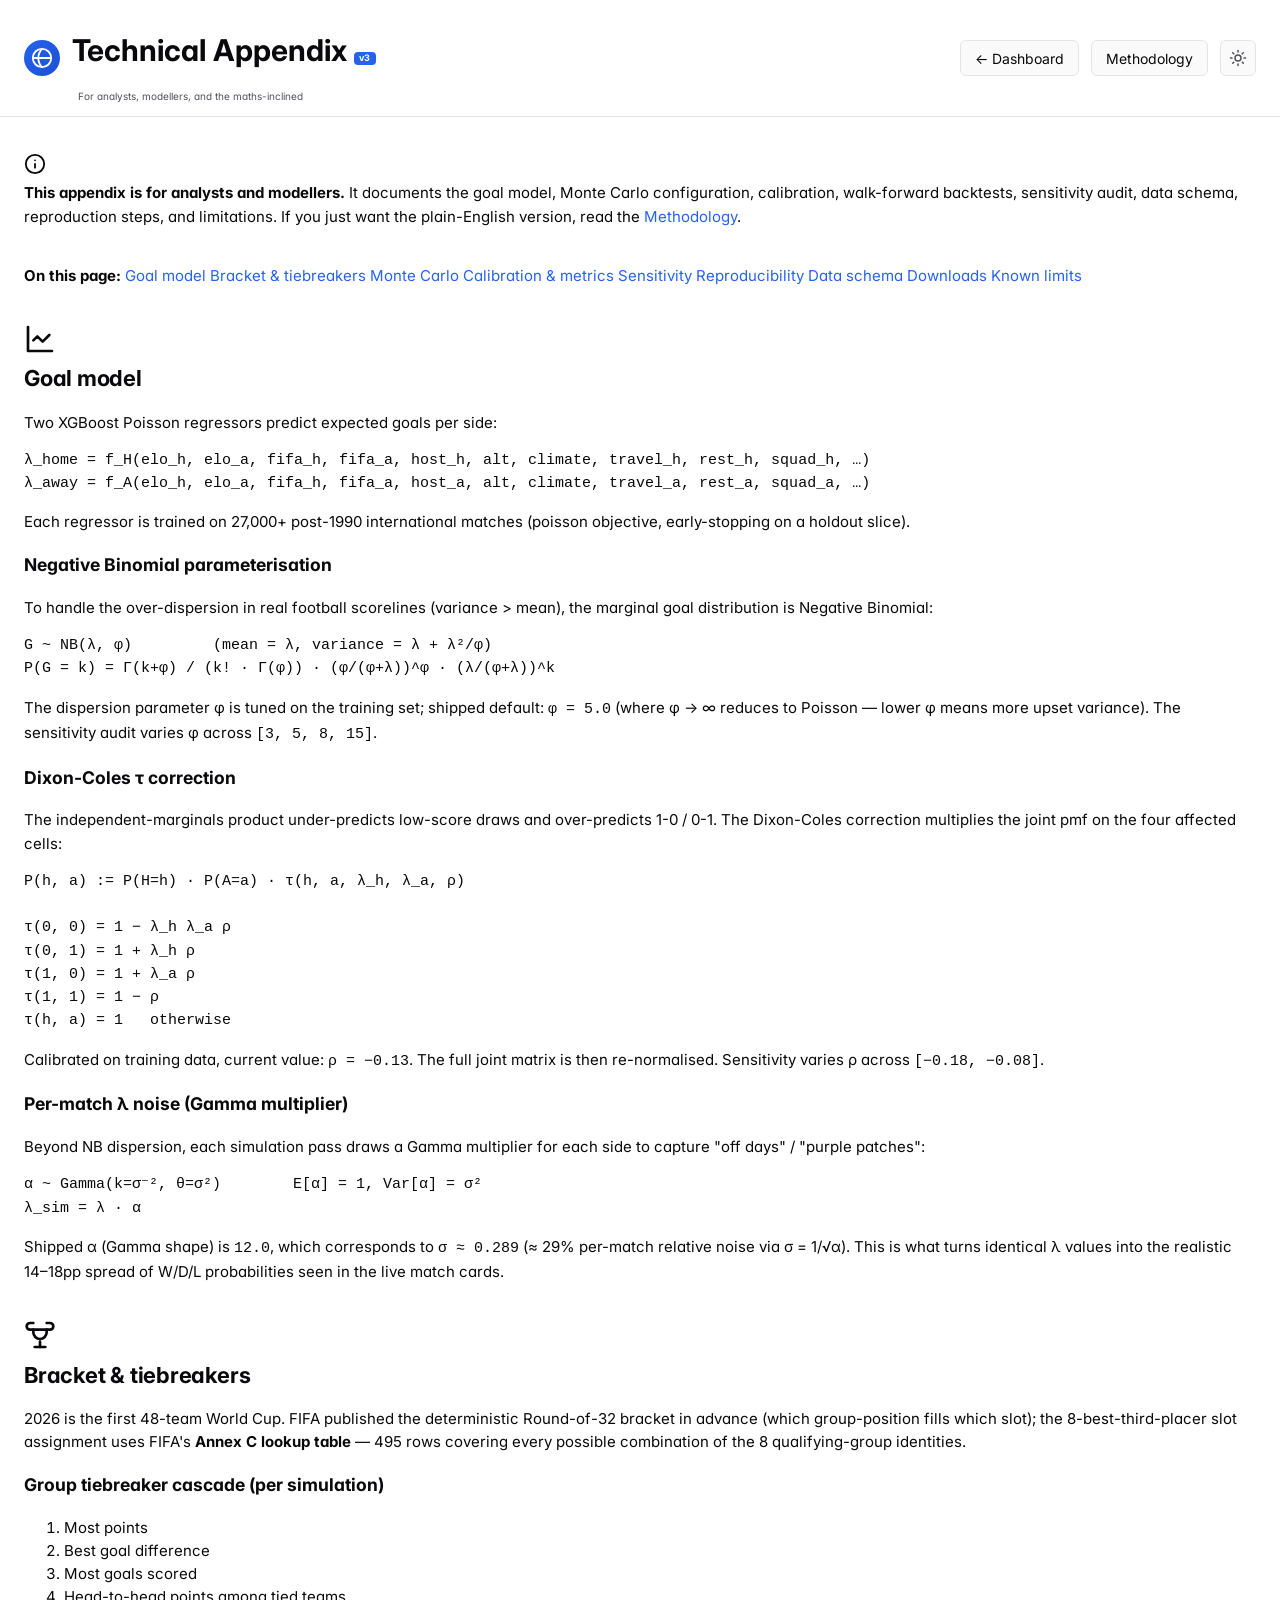
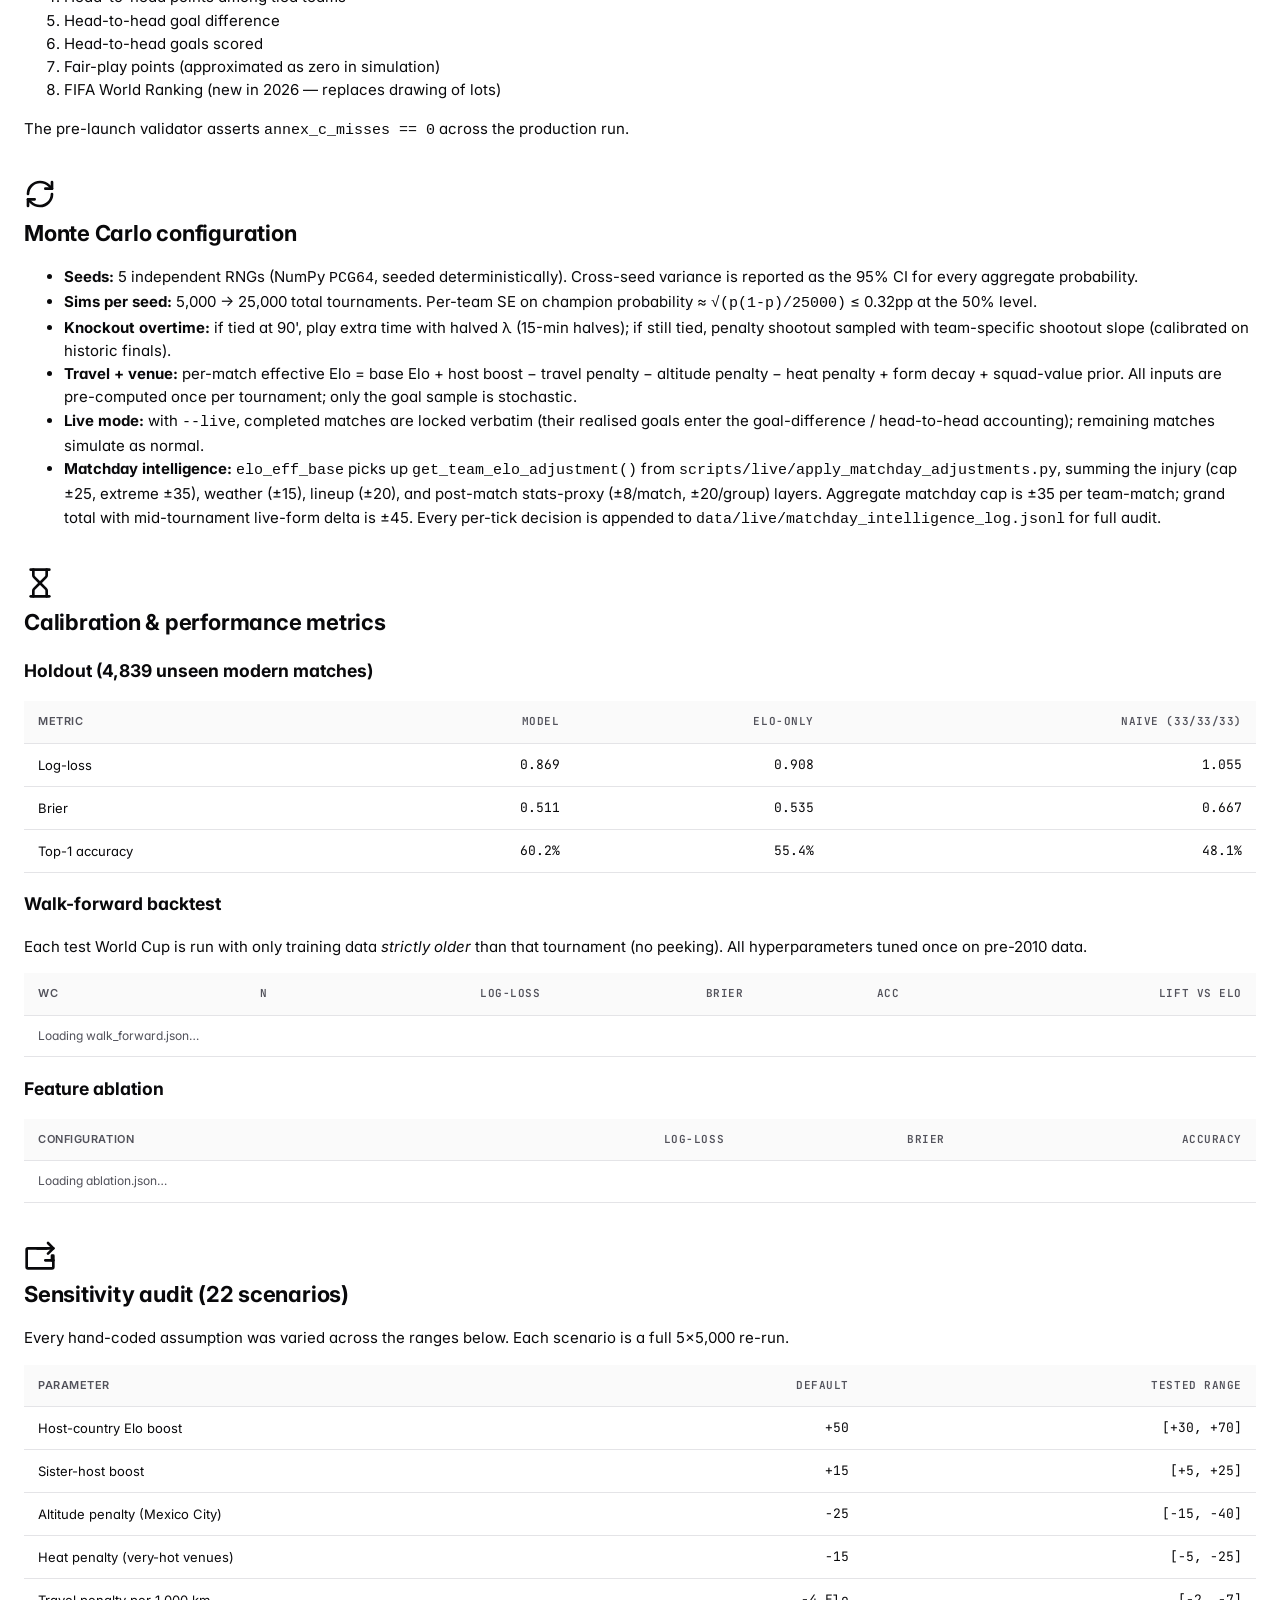
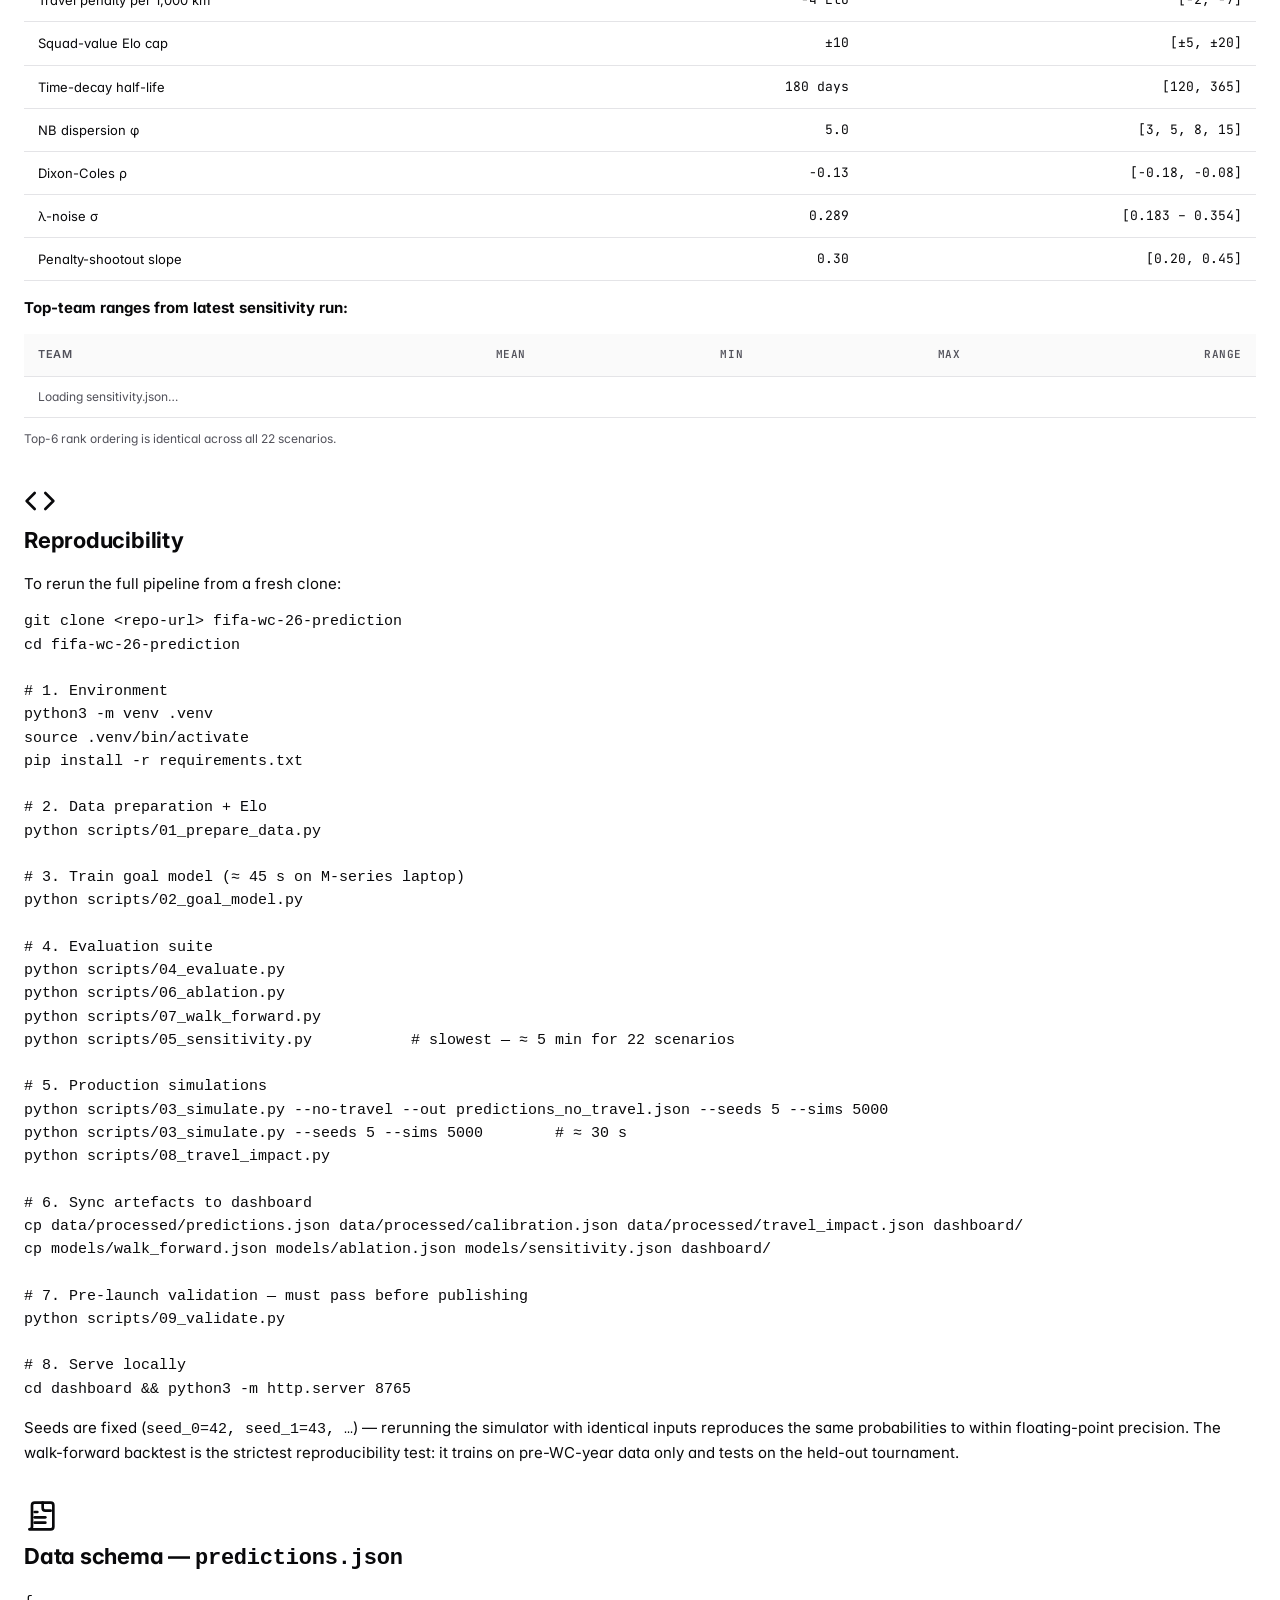
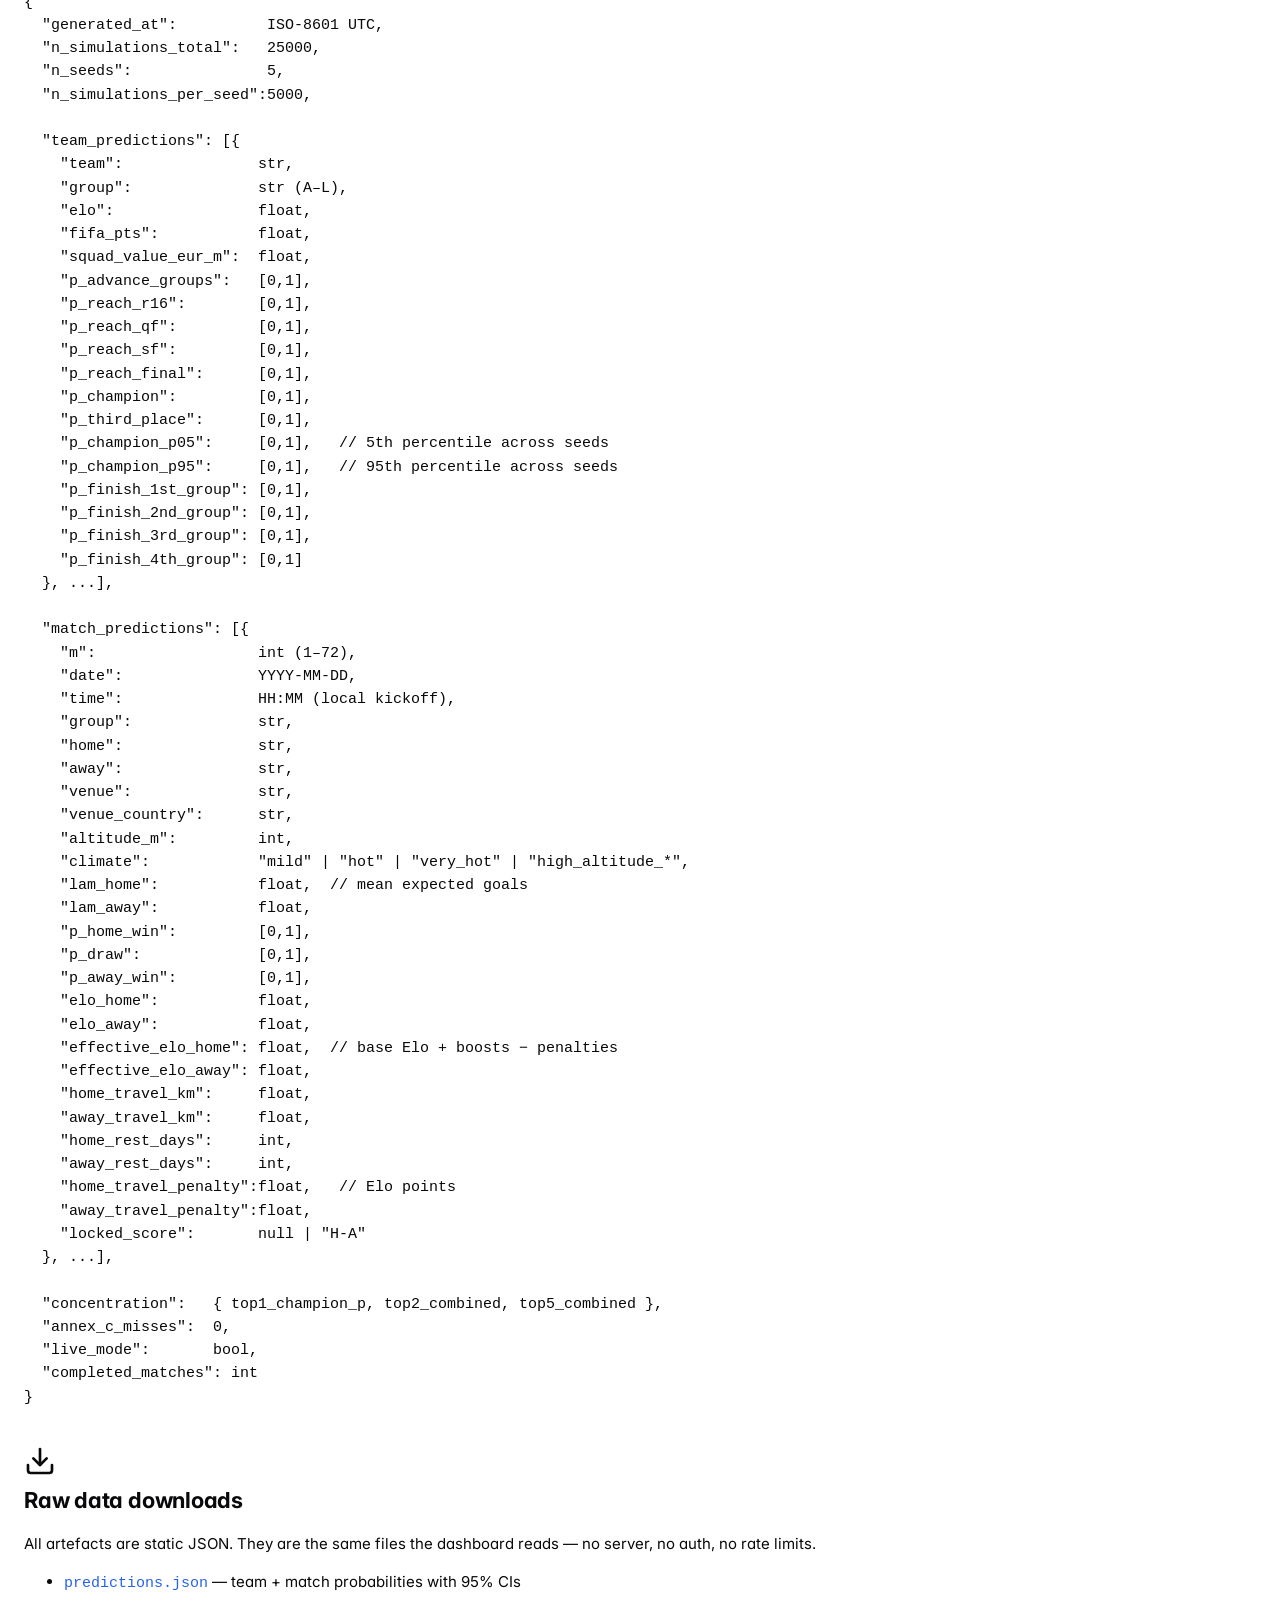
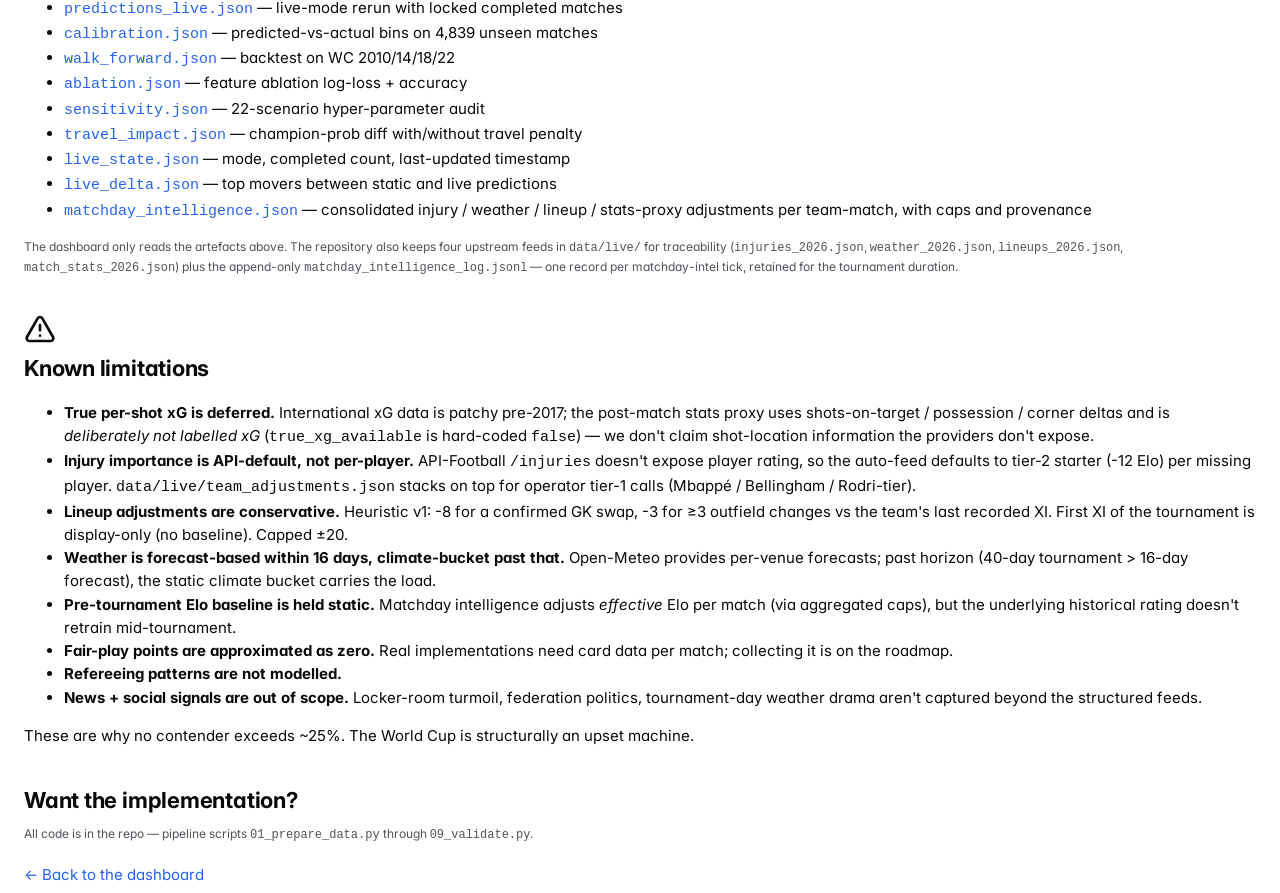
==== dashboard/appendix.html @ f7c9b3cd "fix(launch): round-4 audit — og:image PNG+absolute, All 104 label, appendix table-wrap, live_state c" ====
<!DOCTYPE html>
<html lang="en" data-theme="dark">
<head>
  <meta charset="UTF-8" />
  <meta name="viewport" content="width=device-width, initial-scale=1.0" />
  <title>Technical Appendix — World Cup 2026 Simulator</title>
  <meta name="description" content="Full mathematical specification of the FIFA World Cup 2026 prediction model: Negative Binomial goal model, Dixon-Coles correction, Annex C lookup, Monte Carlo configuration, calibration, walk-forward, ablation, sensitivity." />
  <meta property="og:title" content="World Cup 2026 — Technical Appendix" />
  <meta property="og:description" content="Negative Binomial goal model, Dixon-Coles correction, Annex C lookup, walk-forward, ablation, sensitivity." />
  <meta property="og:type" content="article" />
  <meta property="og:url" content="https://wc26-matchday-intelligence.vercel.app/appendix.html" />
  <meta property="og:image" content="https://wc26-matchday-intelligence.vercel.app/og-image.png" />
  <meta property="og:image:type" content="image/png" />
  <meta property="og:image:width" content="1200" />
  <meta property="og:image:height" content="630" />
  <meta property="og:image:alt" content="World Cup 2026 Simulator — technical appendix" />
  <meta name="twitter:card" content="summary_large_image" />
  <meta name="twitter:title" content="World Cup 2026 — Technical Appendix" />
  <meta name="twitter:description" content="Math + calibration + ablation behind the simulator." />
  <meta name="twitter:image" content="https://wc26-matchday-intelligence.vercel.app/og-image.png" />
  <link rel="icon" href="data:image/svg+xml,%3Csvg xmlns='http://www.w3.org/2000/svg' viewBox='0 0 24 24' fill='none' stroke='%233B82F6' stroke-width='1.8' stroke-linejoin='round'%3E%3Ccircle cx='12' cy='12' r='10'/%3E%3Cpolygon points='12,7 16,9.5 16,14.5 12,17 8,14.5 8,9.5'/%3E%3Cline x1='12' y1='7' x2='12' y2='2'/%3E%3Cline x1='16' y1='9.5' x2='20' y2='8'/%3E%3Cline x1='16' y1='14.5' x2='20' y2='16'/%3E%3Cline x1='12' y1='17' x2='12' y2='22'/%3E%3Cline x1='8' y1='14.5' x2='4' y2='16'/%3E%3Cline x1='8' y1='9.5' x2='4' y2='8'/%3E%3C/svg%3E" />
  <link rel="stylesheet" href="styles.css" />
  <link rel="stylesheet" href="methodology.css" />
  <link rel="stylesheet" href="appendix.css" />
  <script>
    (function() {
      const stored = localStorage.getItem('wc26-theme');
      const sys = window.matchMedia('(prefers-color-scheme: light)').matches ? 'light' : 'dark';
      document.documentElement.dataset.theme = stored || sys;
    })();
  </script>
</head>
<body>
  <header class="site-header">
    <div class="container">
      <div class="brand">
        <div class="brand-icon" aria-hidden="true">
          <svg viewBox="0 0 24 24" fill="none" stroke="currentColor" stroke-width="2" stroke-linecap="round" stroke-linejoin="round"><circle cx="12" cy="12" r="10"/><path d="M2 12h20"/><path d="M12 2a14.5 14.5 0 0 0 0 20"/></svg>
        </div>
        <div class="brand-text">
          <h1>Technical Appendix <span class="ver-pill">v3</span></h1>
          <span class="tag">For analysts, modellers, and the maths-inclined</span>
        </div>
      </div>
      <div class="top-controls">
        <a href="index.html"><button>← Dashboard</button></a>
        <a href="methodology.html"><button>Methodology</button></a>
        <button class="theme-toggle" id="theme-toggle" aria-label="Toggle theme">
          <svg class="sun-icon" viewBox="0 0 24 24" fill="none" stroke="currentColor" stroke-width="2" stroke-linecap="round" stroke-linejoin="round"><circle cx="12" cy="12" r="4"/><path d="M12 2v2"/><path d="M12 20v2"/><path d="m4.93 4.93 1.41 1.41"/><path d="m17.66 17.66 1.41 1.41"/><path d="M2 12h2"/><path d="M20 12h2"/><path d="m6.34 17.66-1.41 1.41"/><path d="m19.07 4.93-1.41 1.41"/></svg>
          <svg class="moon-icon" viewBox="0 0 24 24" fill="none" stroke="currentColor" stroke-width="2" stroke-linecap="round" stroke-linejoin="round"><path d="M21 12.79A9 9 0 1 1 11.21 3 7 7 0 0 0 21 12.79z"/></svg>
        </button>
      </div>
    </div>
  </header>

  <main class="container method-main appendix-main">

    <section class="appendix-intro">
      <svg width="22" height="22" viewBox="0 0 24 24" fill="none" stroke="currentColor" stroke-width="2" stroke-linecap="round" stroke-linejoin="round" aria-hidden="true"><circle cx="12" cy="12" r="10"/><path d="M12 16v-4"/><path d="M12 8h.01"/></svg>
      <div>
        <strong>This appendix is for analysts and modellers.</strong>
        It documents the goal model, Monte Carlo configuration, calibration, walk-forward backtests,
        sensitivity audit, data schema, reproduction steps, and limitations.
        If you just want the plain-English version, read the <a href="methodology.html">Methodology</a>.
      </div>
    </section>

    <nav class="appendix-toc" aria-label="Appendix sections">
      <strong>On this page:</strong>
      <a href="#goal-model">Goal model</a>
      <a href="#bracket">Bracket &amp; tiebreakers</a>
      <a href="#monte-carlo">Monte Carlo</a>
      <a href="#metrics">Calibration &amp; metrics</a>
      <a href="#sensitivity">Sensitivity</a>
      <a href="#reproduce">Reproducibility</a>
      <a href="#schema">Data schema</a>
      <a href="#downloads">Downloads</a>
      <a href="#limits">Known limits</a>
    </nav>

    <section class="explain" id="goal-model">
      <div class="explain-icon">
        <svg width="32" height="32" viewBox="0 0 24 24" fill="none" stroke="currentColor" stroke-width="2" stroke-linecap="round" stroke-linejoin="round"><path d="M3 3v18h18"/><path d="m19 9-5 5-4-4-3 3"/></svg>
      </div>
      <div>
        <h2>Goal model</h2>
        <p>Two XGBoost Poisson regressors predict expected goals per side:</p>
        <pre class="eqn">λ_home = f_H(elo_h, elo_a, fifa_h, fifa_a, host_h, alt, climate, travel_h, rest_h, squad_h, …)
λ_away = f_A(elo_h, elo_a, fifa_h, fifa_a, host_a, alt, climate, travel_a, rest_a, squad_a, …)</pre>
        <p>Each regressor is trained on 27,000+ post-1990 international matches (poisson objective, early-stopping on a holdout slice).</p>

        <h3 class="apx-sub">Negative Binomial parameterisation</h3>
        <p>To handle the over-dispersion in real football scorelines (variance &gt; mean), the marginal goal distribution is Negative Binomial:</p>
        <pre class="eqn">G ~ NB(λ, φ)         (mean = λ, variance = λ + λ²/φ)
P(G = k) = Γ(k+φ) / (k! · Γ(φ)) · (φ/(φ+λ))^φ · (λ/(φ+λ))^k</pre>
        <p>The dispersion parameter φ is tuned on the training set; shipped default: <code>φ = 5.0</code> (where φ → ∞ reduces to Poisson — lower φ means more upset variance). The sensitivity audit varies φ across <code>[3, 5, 8, 15]</code>.</p>

        <h3 class="apx-sub">Dixon-Coles τ correction</h3>
        <p>The independent-marginals product under-predicts low-score draws and over-predicts 1-0 / 0-1. The Dixon-Coles correction multiplies the joint pmf on the four affected cells:</p>
        <pre class="eqn">P(h, a) := P(H=h) · P(A=a) · τ(h, a, λ_h, λ_a, ρ)

τ(0, 0) = 1 − λ_h λ_a ρ
τ(0, 1) = 1 + λ_h ρ
τ(1, 0) = 1 + λ_a ρ
τ(1, 1) = 1 − ρ
τ(h, a) = 1   otherwise</pre>
        <p>Calibrated on training data, current value: <code>ρ = −0.13</code>. The full joint matrix is then re-normalised. Sensitivity varies ρ across <code>[−0.18, −0.08]</code>.</p>

        <h3 class="apx-sub">Per-match λ noise (Gamma multiplier)</h3>
        <p>Beyond NB dispersion, each simulation pass draws a Gamma multiplier for each side to capture "off days" / "purple patches":</p>
        <pre class="eqn">α ~ Gamma(k=σ⁻², θ=σ²)        E[α] = 1, Var[α] = σ²
λ_sim = λ · α</pre>
        <p>Shipped α (Gamma shape) is <code>12.0</code>, which corresponds to <code>σ ≈ 0.289</code> (≈ 29% per-match relative noise via σ = 1/√α). This is what turns identical λ values into the realistic 14–18pp spread of W/D/L probabilities seen in the live match cards.</p>
      </div>
    </section>

    <section class="explain" id="bracket">
      <div class="explain-icon">
        <svg width="32" height="32" viewBox="0 0 24 24" fill="none" stroke="currentColor" stroke-width="2" stroke-linecap="round" stroke-linejoin="round"><path d="M8 21h8"/><path d="M12 17v4"/><path d="M7 8h10v2a5 5 0 0 1-10 0V8z"/><path d="M17 8h2.5a2.5 2.5 0 0 0 0-5H17"/><path d="M7 8H4.5a2.5 2.5 0 0 1 0-5H7"/></svg>
      </div>
      <div>
        <h2>Bracket &amp; tiebreakers</h2>
        <p>2026 is the first 48-team World Cup. FIFA published the deterministic Round-of-32 bracket in advance (which group-position fills which slot); the 8-best-third-placer slot assignment uses FIFA's <strong>Annex C lookup table</strong> — 495 rows covering every possible combination of the 8 qualifying-group identities.</p>

        <h3 class="apx-sub">Group tiebreaker cascade (per simulation)</h3>
        <ol class="walkthrough small-walk">
          <li>Most points</li>
          <li>Best goal difference</li>
          <li>Most goals scored</li>
          <li>Head-to-head points among tied teams</li>
          <li>Head-to-head goal difference</li>
          <li>Head-to-head goals scored</li>
          <li>Fair-play points (approximated as zero in simulation)</li>
          <li>FIFA World Ranking (new in 2026 — replaces drawing of lots)</li>
        </ol>
        <p>The pre-launch validator asserts <code>annex_c_misses == 0</code> across the production run.</p>
      </div>
    </section>

    <section class="explain" id="monte-carlo">
      <div class="explain-icon">
        <svg width="32" height="32" viewBox="0 0 24 24" fill="none" stroke="currentColor" stroke-width="2" stroke-linecap="round" stroke-linejoin="round"><path d="M3 12a9 9 0 0 1 9-9 9.75 9.75 0 0 1 6.74 2.74L21 8"/><path d="M21 3v5h-5"/><path d="M21 12a9 9 0 0 1-9 9 9.75 9.75 0 0 1-6.74-2.74L3 16"/><path d="M8 16H3v5"/></svg>
      </div>
      <div>
        <h2>Monte Carlo configuration</h2>
        <ul>
          <li><strong>Seeds:</strong> 5 independent RNGs (NumPy <code>PCG64</code>, seeded deterministically). Cross-seed variance is reported as the 95% CI for every aggregate probability.</li>
          <li><strong>Sims per seed:</strong> 5,000 → 25,000 total tournaments. Per-team SE on champion probability ≈ <code>√(p(1-p)/25000)</code> ≤ 0.32pp at the 50% level.</li>
          <li><strong>Knockout overtime:</strong> if tied at 90', play extra time with halved λ (15-min halves); if still tied, penalty shootout sampled with team-specific shootout slope (calibrated on historic finals).</li>
          <li><strong>Travel + venue:</strong> per-match effective Elo = base Elo + host boost − travel penalty − altitude penalty − heat penalty + form decay + squad-value prior. All inputs are pre-computed once per tournament; only the goal sample is stochastic.</li>
          <li><strong>Live mode:</strong> with <code>--live</code>, completed matches are locked verbatim (their realised goals enter the goal-difference / head-to-head accounting); remaining matches simulate as normal.</li>
          <li><strong>Matchday intelligence:</strong> <code>elo_eff_base</code> picks up <code>get_team_elo_adjustment()</code> from <code>scripts/live/apply_matchday_adjustments.py</code>, summing the injury (cap ±25, extreme ±35), weather (±15), lineup (±20), and post-match stats-proxy (±8/match, ±20/group) layers. Aggregate matchday cap is ±35 per team-match; grand total with mid-tournament live-form delta is ±45. Every per-tick decision is appended to <code>data/live/matchday_intelligence_log.jsonl</code> for full audit.</li>
        </ul>
      </div>
    </section>

    <section class="explain" id="metrics">
      <div class="explain-icon">
        <svg width="32" height="32" viewBox="0 0 24 24" fill="none" stroke="currentColor" stroke-width="2" stroke-linecap="round" stroke-linejoin="round"><path d="M5 22h14"/><path d="M5 2h14"/><path d="M17 22v-4.172a2 2 0 0 0-.586-1.414L12 12l-4.414 4.414A2 2 0 0 0 7 17.828V22"/><path d="M7 2v4.172a2 2 0 0 0 .586 1.414L12 12l4.414-4.414A2 2 0 0 0 17 6.172V2"/></svg>
      </div>
      <div>
        <h2>Calibration &amp; performance metrics</h2>

        <h3 class="apx-sub">Holdout (4,839 unseen modern matches)</h3>
        <div class="table-wrap"><table class="tbl apx-tbl">
          <thead><tr><th>Metric</th><th class="num">Model</th><th class="num">Elo-only</th><th class="num">Naive (33/33/33)</th></tr></thead>
          <tbody>
            <tr><td>Log-loss</td><td class="num">0.869</td><td class="num">0.908</td><td class="num">1.055</td></tr>
            <tr><td>Brier</td><td class="num">0.511</td><td class="num">0.535</td><td class="num">0.667</td></tr>
            <tr><td>Top-1 accuracy</td><td class="num">60.2%</td><td class="num">55.4%</td><td class="num">48.1%</td></tr>
          </tbody>
        </table></div>

        <h3 class="apx-sub">Walk-forward backtest</h3>
        <p>Each test World Cup is run with only training data <em>strictly older</em> than that tournament (no peeking). All hyperparameters tuned once on pre-2010 data.</p>
        <div class="table-wrap"><table class="tbl apx-tbl">
          <thead><tr><th>WC</th><th class="num">N</th><th class="num">Log-loss</th><th class="num">Brier</th><th class="num">Acc</th><th class="num">Lift vs Elo</th></tr></thead>
          <tbody id="apx-wf"><tr><td colspan="6" class="muted small">Loading walk_forward.json…</td></tr></tbody>
        </table></div>

        <h3 class="apx-sub">Feature ablation</h3>
        <div class="table-wrap"><table class="tbl apx-tbl">
          <thead><tr><th>Configuration</th><th class="num">Log-loss</th><th class="num">Brier</th><th class="num">Accuracy</th></tr></thead>
          <tbody id="apx-abl"><tr><td colspan="4" class="muted small">Loading ablation.json…</td></tr></tbody>
        </table></div>
      </div>
    </section>

    <section class="explain" id="sensitivity">
      <div class="explain-icon">
        <svg width="32" height="32" viewBox="0 0 24 24" fill="none" stroke="currentColor" stroke-width="2" stroke-linecap="round" stroke-linejoin="round"><path d="M16 16h6"/><path d="M21 12.5V16"/><path d="M22 12.5V21a1 1 0 0 1-1 1H3a1 1 0 0 1-1-1V8a1 1 0 0 1 1-1h14"/><path d="m18 3 4 4-4 4"/><path d="M22 7H10"/></svg>
      </div>
      <div>
        <h2>Sensitivity audit (22 scenarios)</h2>
        <p>Every hand-coded assumption was varied across the ranges below. Each scenario is a full 5×5,000 re-run.</p>
        <div class="table-wrap"><table class="tbl apx-tbl">
          <thead><tr><th>Parameter</th><th class="num">Default</th><th class="num">Tested range</th></tr></thead>
          <tbody>
            <tr><td>Host-country Elo boost</td><td class="num">+50</td><td class="num">[+30, +70]</td></tr>
            <tr><td>Sister-host boost</td><td class="num">+15</td><td class="num">[+5, +25]</td></tr>
            <tr><td>Altitude penalty (Mexico City)</td><td class="num">−25</td><td class="num">[−15, −40]</td></tr>
            <tr><td>Heat penalty (very-hot venues)</td><td class="num">−15</td><td class="num">[−5, −25]</td></tr>
            <tr><td>Travel penalty per 1,000 km</td><td class="num">−4 Elo</td><td class="num">[−2, −7]</td></tr>
            <tr><td>Squad-value Elo cap</td><td class="num">±10</td><td class="num">[±5, ±20]</td></tr>
            <tr><td>Time-decay half-life</td><td class="num">180 days</td><td class="num">[120, 365]</td></tr>
            <tr><td>NB dispersion φ</td><td class="num">5.0</td><td class="num">[3, 5, 8, 15]</td></tr>
            <tr><td>Dixon-Coles ρ</td><td class="num">−0.13</td><td class="num">[−0.18, −0.08]</td></tr>
            <tr><td>λ-noise σ</td><td class="num">0.289</td><td class="num">[0.183 – 0.354]</td></tr>
            <tr><td>Penalty-shootout slope</td><td class="num">0.30</td><td class="num">[0.20, 0.45]</td></tr>
          </tbody>
        </table></div>
        <p><strong>Top-team ranges from latest sensitivity run:</strong></p>
        <div class="table-wrap"><table class="tbl apx-tbl">
          <thead><tr><th>Team</th><th class="num">Mean</th><th class="num">Min</th><th class="num">Max</th><th class="num">Range</th></tr></thead>
          <tbody id="apx-sens"><tr><td colspan="5" class="muted small">Loading sensitivity.json…</td></tr></tbody>
        </table></div>
        <p class="muted small">Top-6 rank ordering is identical across all 22 scenarios.</p>
      </div>
    </section>

    <section class="explain" id="reproduce">
      <div class="explain-icon">
        <svg width="32" height="32" viewBox="0 0 24 24" fill="none" stroke="currentColor" stroke-width="2" stroke-linecap="round" stroke-linejoin="round"><polyline points="16 18 22 12 16 6"/><polyline points="8 6 2 12 8 18"/></svg>
      </div>
      <div>
        <h2>Reproducibility</h2>
        <p>To rerun the full pipeline from a fresh clone:</p>
        <pre class="eqn">git clone &lt;repo-url&gt; fifa-wc-26-prediction
cd fifa-wc-26-prediction

# 1. Environment
python3 -m venv .venv
source .venv/bin/activate
pip install -r requirements.txt

# 2. Data preparation + Elo
python scripts/01_prepare_data.py

# 3. Train goal model (≈ 45 s on M-series laptop)
python scripts/02_goal_model.py

# 4. Evaluation suite
python scripts/04_evaluate.py
python scripts/06_ablation.py
python scripts/07_walk_forward.py
python scripts/05_sensitivity.py           # slowest — ≈ 5 min for 22 scenarios

# 5. Production simulations
python scripts/03_simulate.py --no-travel --out predictions_no_travel.json --seeds 5 --sims 5000
python scripts/03_simulate.py --seeds 5 --sims 5000        # ≈ 30 s
python scripts/08_travel_impact.py

# 6. Sync artefacts to dashboard
cp data/processed/predictions.json data/processed/calibration.json data/processed/travel_impact.json dashboard/
cp models/walk_forward.json models/ablation.json models/sensitivity.json dashboard/

# 7. Pre-launch validation — must pass before publishing
python scripts/09_validate.py

# 8. Serve locally
cd dashboard &amp;&amp; python3 -m http.server 8765</pre>
        <p>Seeds are fixed (<code>seed_0=42, seed_1=43, …</code>) — rerunning the simulator with identical inputs reproduces the same probabilities to within floating-point precision. The walk-forward backtest is the strictest reproducibility test: it trains on pre-WC-year data only and tests on the held-out tournament.</p>
      </div>
    </section>

    <section class="explain" id="schema">
      <div class="explain-icon">
        <svg width="32" height="32" viewBox="0 0 24 24" fill="none" stroke="currentColor" stroke-width="2" stroke-linecap="round" stroke-linejoin="round"><path d="M4 22h16a2 2 0 0 0 2-2V4a2 2 0 0 0-2-2H8a2 2 0 0 0-2 2v16a2 2 0 0 1-2 2Z"/><path d="M14 2v4a2 2 0 0 0 2 2h4"/><path d="M10 9H8"/><path d="M16 13H8"/><path d="M16 17H8"/></svg>
      </div>
      <div>
        <h2>Data schema — <code>predictions.json</code></h2>
        <pre class="eqn">{
  "generated_at":          ISO-8601 UTC,
  "n_simulations_total":   25000,
  "n_seeds":               5,
  "n_simulations_per_seed":5000,

  "team_predictions": [{
    "team":               str,
    "group":              str (A–L),
    "elo":                float,
    "fifa_pts":           float,
    "squad_value_eur_m":  float,
    "p_advance_groups":   [0,1],
    "p_reach_r16":        [0,1],
    "p_reach_qf":         [0,1],
    "p_reach_sf":         [0,1],
    "p_reach_final":      [0,1],
    "p_champion":         [0,1],
    "p_third_place":      [0,1],
    "p_champion_p05":     [0,1],   // 5th percentile across seeds
    "p_champion_p95":     [0,1],   // 95th percentile across seeds
    "p_finish_1st_group": [0,1],
    "p_finish_2nd_group": [0,1],
    "p_finish_3rd_group": [0,1],
    "p_finish_4th_group": [0,1]
  }, ...],

  "match_predictions": [{
    "m":                  int (1–72),
    "date":               YYYY-MM-DD,
    "time":               HH:MM (local kickoff),
    "group":              str,
    "home":               str,
    "away":               str,
    "venue":              str,
    "venue_country":      str,
    "altitude_m":         int,
    "climate":            "mild" | "hot" | "very_hot" | "high_altitude_*",
    "lam_home":           float,  // mean expected goals
    "lam_away":           float,
    "p_home_win":         [0,1],
    "p_draw":             [0,1],
    "p_away_win":         [0,1],
    "elo_home":           float,
    "elo_away":           float,
    "effective_elo_home": float,  // base Elo + boosts − penalties
    "effective_elo_away": float,
    "home_travel_km":     float,
    "away_travel_km":     float,
    "home_rest_days":     int,
    "away_rest_days":     int,
    "home_travel_penalty":float,   // Elo points
    "away_travel_penalty":float,
    "locked_score":       null | "H-A"
  }, ...],

  "concentration":   { top1_champion_p, top2_combined, top5_combined },
  "annex_c_misses":  0,
  "live_mode":       bool,
  "completed_matches": int
}</pre>
      </div>
    </section>

    <section class="explain" id="downloads">
      <div class="explain-icon">
        <svg width="32" height="32" viewBox="0 0 24 24" fill="none" stroke="currentColor" stroke-width="2" stroke-linecap="round" stroke-linejoin="round"><path d="M21 15v4a2 2 0 0 1-2 2H5a2 2 0 0 1-2-2v-4"/><polyline points="7 10 12 15 17 10"/><line x1="12" y1="15" x2="12" y2="3"/></svg>
      </div>
      <div>
        <h2>Raw data downloads</h2>
        <p>All artefacts are static JSON. They are the same files the dashboard reads — no server, no auth, no rate limits.</p>
        <ul class="apx-dl-list">
          <li><a href="./predictions.json" download><code>predictions.json</code></a> — team + match probabilities with 95% CIs</li>
          <li><a href="./predictions_live.json" download><code>predictions_live.json</code></a> — live-mode rerun with locked completed matches</li>
          <li><a href="./calibration.json" download><code>calibration.json</code></a> — predicted-vs-actual bins on 4,839 unseen matches</li>
          <li><a href="./walk_forward.json" download><code>walk_forward.json</code></a> — backtest on WC 2010/14/18/22</li>
          <li><a href="./ablation.json" download><code>ablation.json</code></a> — feature ablation log-loss + accuracy</li>
          <li><a href="./sensitivity.json" download><code>sensitivity.json</code></a> — 22-scenario hyper-parameter audit</li>
          <li><a href="./travel_impact.json" download><code>travel_impact.json</code></a> — champion-prob diff with/without travel penalty</li>
          <li><a href="./live_state.json" download><code>live_state.json</code></a> — mode, completed count, last-updated timestamp</li>
          <li><a href="./live_delta.json" download><code>live_delta.json</code></a> — top movers between static and live predictions</li>
          <li><a href="./matchday_intelligence.json" download><code>matchday_intelligence.json</code></a> — consolidated injury / weather / lineup / stats-proxy adjustments per team-match, with caps and provenance</li>
        </ul>
        <p class="muted small" style="margin-top:10px">
          The dashboard only reads the artefacts above. The repository also keeps four upstream feeds in
          <code>data/live/</code> for traceability (<code>injuries_2026.json</code>, <code>weather_2026.json</code>,
          <code>lineups_2026.json</code>, <code>match_stats_2026.json</code>) plus the append-only
          <code>matchday_intelligence_log.jsonl</code> — one record per matchday-intel tick, retained for the
          tournament duration.
        </p>
      </div>
    </section>

    <section class="explain warn" id="limits">
      <div class="explain-icon">
        <svg width="32" height="32" viewBox="0 0 24 24" fill="none" stroke="currentColor" stroke-width="2" stroke-linecap="round" stroke-linejoin="round"><path d="m21.73 18-8-14a2 2 0 0 0-3.48 0l-8 14A2 2 0 0 0 4 21h16a2 2 0 0 0 1.73-3Z"/><path d="M12 9v4"/><path d="M12 17h.01"/></svg>
      </div>
      <div>
        <h2>Known limitations</h2>
        <ul>
          <li><strong>True per-shot xG is deferred.</strong> International xG data is patchy pre-2017; the post-match stats proxy uses shots-on-target / possession / corner deltas and is <em>deliberately not labelled xG</em> (<code>true_xg_available</code> is hard-coded <code>false</code>) — we don't claim shot-location information the providers don't expose.</li>
          <li><strong>Injury importance is API-default, not per-player.</strong> API-Football <code>/injuries</code> doesn't expose player rating, so the auto-feed defaults to tier-2 starter (-12 Elo) per missing player. <code>data/live/team_adjustments.json</code> stacks on top for operator tier-1 calls (Mbappé / Bellingham / Rodri-tier).</li>
          <li><strong>Lineup adjustments are conservative.</strong> Heuristic v1: -8 for a confirmed GK swap, -3 for ≥3 outfield changes vs the team's last recorded XI. First XI of the tournament is display-only (no baseline). Capped ±20.</li>
          <li><strong>Weather is forecast-based within 16 days, climate-bucket past that.</strong> Open-Meteo provides per-venue forecasts; past horizon (40-day tournament &gt; 16-day forecast), the static climate bucket carries the load.</li>
          <li><strong>Pre-tournament Elo baseline is held static.</strong> Matchday intelligence adjusts <em>effective</em> Elo per match (via aggregated caps), but the underlying historical rating doesn't retrain mid-tournament.</li>
          <li><strong>Fair-play points are approximated as zero.</strong> Real implementations need card data per match; collecting it is on the roadmap.</li>
          <li><strong>Refereeing patterns are not modelled.</strong></li>
          <li><strong>News + social signals are out of scope.</strong> Locker-room turmoil, federation politics, tournament-day weather drama aren't captured beyond the structured feeds.</li>
        </ul>
        <p>These are why no contender exceeds ~25%. The World Cup is structurally an upset machine.</p>
      </div>
    </section>

    <section class="cta">
      <h2>Want the implementation?</h2>
      <p class="muted small" style="margin: 0 0 18px">All code is in the repo — pipeline scripts <code>01_prepare_data.py</code> through <code>09_validate.py</code>.</p>
      <a href="index.html" class="cta-button">← Back to the dashboard</a>
    </section>

  </main>

  <script>
    document.getElementById('theme-toggle').addEventListener('click', () => {
      const cur = document.documentElement.dataset.theme === 'light' ? 'dark' : 'light';
      document.documentElement.dataset.theme = cur;
      localStorage.setItem('wc26-theme', cur);
    });

    // Defence-in-depth: even though these JSON files are internally generated
    // today, any future config that pipes provider/team names through them
    // would create an XSS sink. Escape every interpolated string.
    function esc(s) {
      return String(s)
        .replace(/&/g, '&amp;').replace(/</g, '&lt;').replace(/>/g, '&gt;')
        .replace(/"/g, '&quot;').replace(/'/g, '&#39;');
    }

    async function loadAppendixData() {
      const buster = `?t=${Date.now()}`;
      const opt = (u) => fetch(u + buster).then(r => r.ok ? r.json() : null).catch(() => null);

      const [wf, abl, sens] = await Promise.all([
        opt('./walk_forward.json'),
        opt('./ablation.json'),
        opt('./sensitivity.json'),
      ]);

      const wfBody = document.getElementById('apx-wf');
      if (wfBody && wf) {
        wfBody.innerHTML = Object.entries(wf).map(([yr, r]) =>
          `<tr><td><strong>${esc(yr)}</strong></td>
           <td class="num">${esc(r.test_n)}</td>
           <td class="num">${(+r.log_loss).toFixed(3)}</td>
           <td class="num">${(+r.brier).toFixed(3)}</td>
           <td class="num">${(+r.accuracy*100).toFixed(1)}%</td>
           <td class="num" style="color: var(--success)">+${(+r.lift_vs_baseline).toFixed(3)}</td></tr>`
        ).join('');
      }

      const ablBody = document.getElementById('apx-abl');
      if (ablBody && abl) {
        const rows = [];
        for (const [name, m] of Object.entries(abl)) {
          if (name === 'lift' || name === 'note' || typeof m !== 'object') continue;
          rows.push(`<tr><td><strong>${esc(name.replace(/_/g, ' '))}</strong></td>
            <td class="num">${(+m.log_loss).toFixed(3)}</td>
            <td class="num">${(+m.brier).toFixed(3)}</td>
            <td class="num">${(+m.accuracy*100).toFixed(1)}%</td></tr>`);
        }
        ablBody.innerHTML = rows.join('');
      }

      const sensBody = document.getElementById('apx-sens');
      if (sensBody && sens) {
        const top = (sens.summary_top12 || []).slice(0, 8);
        if (top.length) {
          sensBody.innerHTML = top.map(t => {
            const mean = (t.mean_champion_p ?? t.mean ?? 0) * 100;
            const mn   = (t.min ?? 0) * 100;
            const mx   = (t.max ?? 0) * 100;
            return `<tr><td><strong>${esc(t.team)}</strong></td>
             <td class="num">${mean.toFixed(1)}%</td>
             <td class="num">${mn.toFixed(1)}%</td>
             <td class="num">${mx.toFixed(1)}%</td>
             <td class="num">${(mx - mn).toFixed(1)}pp</td></tr>`;
          }).join('');
        } else {
          sensBody.innerHTML = `<tr><td colspan="5" class="muted small">No top-team rows in sensitivity.json.</td></tr>`;
        }
      }
    }
    loadAppendixData();
  </script>

  <!-- H8: Vercel Web Analytics (same-origin per CSP, no policy change). -->
  <script defer src="/_vercel/insights/script.js"></script>
  <script defer src="/_vercel/speed-insights/script.js"></script>
</body>
</html>
---- dashboard/styles.css ----
/* World Cup 2026 dashboard — semantic tokens, light + dark themes, animations. */

@import url('https://fonts.googleapis.com/css2?family=Inter:wght@400;500;600;700;800&family=JetBrains+Mono:wght@400;500&display=swap');

:root {
  --bg:                 #0A0A0B;
  --surface:            #141417;
  --surface-elev:       #1C1C21;
  --border:             #26262C;
  --border-strong:      #3F3F46;
  --text:               #F4F4F5;
  --text-2:             #A1A1AA;
  --text-3:             #71717A;
  --accent:             #3B82F6;
  --accent-2:           #60A5FA;
  --accent-soft:        rgba(59, 130, 246, 0.12);
  --success:            #10B981;
  --warning:            #F59E0B;
  --danger:             #EF4444;
  --gold:               #FBBF24;
  --confed-uefa:        #60A5FA;
  --confed-conmebol:    #FBBF24;
  --confed-caf:         #34D399;
  --confed-concacaf:    #F87171;
  --confed-afc:         #C084FC;
  --confed-ofc:         #FB923C;

  --radius-sm: 6px;
  --radius:    10px;
  --radius-lg: 14px;
  --shadow-sm: 0 1px 2px rgba(0,0,0,0.4);
  --shadow:    0 4px 12px rgba(0,0,0,0.3);
  --shadow-lg: 0 12px 32px rgba(0,0,0,0.4);

  --font:      'Inter', -apple-system, BlinkMacSystemFont, 'Segoe UI', sans-serif;
  --font-mono: 'JetBrains Mono', ui-monospace, 'SF Mono', monospace;

  --ease:      cubic-bezier(0.16, 1, 0.3, 1);
  --ease-out:  cubic-bezier(0.33, 1, 0.68, 1);
}

[data-theme="light"] {
  --bg:                 #FFFFFF;
  --surface:            #FAFAFA;
  --surface-elev:       #FFFFFF;
  --border:             #E4E4E7;
  --border-strong:      #D4D4D8;
  --text:               #09090B;
  --text-2:             #52525B;
  --text-3:             #71717A;
  --accent:             #2563EB;
  --accent-2:           #1D4ED8;
  --accent-soft:        rgba(37, 99, 235, 0.08);
  --success:            #059669;
  --warning:            #D97706;
  --danger:             #DC2626;
  --gold:               #D97706;
  --confed-uefa:        #2563EB;
  --confed-conmebol:    #D97706;
  --confed-caf:         #059669;
  --confed-concacaf:    #DC2626;
  --confed-afc:         #7C3AED;
  --confed-ofc:         #EA580C;
  --shadow-sm: 0 1px 2px rgba(0,0,0,0.05);
  --shadow:    0 4px 12px rgba(0,0,0,0.08);
  --shadow-lg: 0 12px 32px rgba(0,0,0,0.12);
}

* { box-sizing: border-box; }

html, body {
  margin: 0;
  background: var(--bg);
  color: var(--text);
  font-family: var(--font);
  font-size: 15px;
  line-height: 1.55;
  -webkit-font-smoothing: antialiased;
  font-feature-settings: 'cv11';
}

.num, td.num, th.num, .stat-val {
  font-variant-numeric: tabular-nums;
  font-family: var(--font-mono);
}

a { color: var(--accent); text-decoration: none; transition: color .15s; }
a:hover { color: var(--accent-2); }

button, select {
  font-family: inherit;
  font-size: 14px;
  color: var(--text);
  background: var(--surface);
  border: 1px solid var(--border);
  border-radius: var(--radius-sm);
  padding: 8px 14px;
  cursor: pointer;
  transition: all .15s var(--ease);
  min-height: 36px;
}
button:hover, select:hover {
  border-color: var(--border-strong);
  background: var(--surface-elev);
}
button:focus-visible, select:focus-visible {
  outline: 2px solid var(--accent);
  outline-offset: 2px;
}
.btn-secondary {
  background: var(--surface-elev);
  border: 1px solid var(--border);
  font-size: 13px;
  font-weight: 500;
  padding: 7px 12px;
  min-height: 32px;
}
.btn-secondary:hover { background: var(--accent-soft); border-color: var(--accent); color: var(--accent); }

.btn-ghost {
  background: transparent;
  border: 1px solid var(--border);
  color: var(--text-2);
  font-size: 12px;
  font-weight: 500;
  padding: 6px 12px;
  min-height: 30px;
  border-radius: var(--radius-sm);
}
.btn-ghost:hover { background: var(--surface-elev); color: var(--text); border-color: var(--border-strong); }

/* CONFEDERATION DOTS */
.confed-dot {
  display: inline-block;
  width: 8px; height: 8px;
  border-radius: 50%;
  margin-right: 8px;
  vertical-align: 1px;
  flex-shrink: 0;
}
.legend-dot {
  display: inline-block;
  width: 8px; height: 8px;
  border-radius: 50%;
  margin: 0 4px 0 8px;
  vertical-align: middle;
}

/* GLOBAL TOOLTIP */
.global-tooltip {
  position: absolute;
  z-index: 1000;
  pointer-events: none;
  opacity: 0;
  background: var(--surface-elev);
  color: var(--text);
  border: 1px solid var(--border-strong);
  border-radius: var(--radius-sm);
  padding: 8px 12px;
  font-size: 12px;
  line-height: 1.45;
  max-width: 300px;
  box-shadow: var(--shadow);
  transition: opacity .15s var(--ease);
}
.stat-info {
  display: inline-flex; align-items: center; justify-content: center;
  width: 14px; height: 14px;
  margin-left: 4px;
  font-size: 10px;
  color: var(--text-3);
  cursor: help;
  border-radius: 50%;
  background: var(--surface-elev);
  border: 1px solid var(--border);
  vertical-align: middle;
}
.stat-info:hover { color: var(--accent); border-color: var(--accent); }
.stat-desc {
  font-size: 11px;
  color: var(--text-2);
  margin-top: 6px;
  line-height: 1.4;
  border-top: 1px dashed var(--border);
  padding-top: 6px;
}
.stat-with-desc { display: flex; flex-direction: column; gap: 2px; }

.container { max-width: 1320px; margin: 0 auto; padding: 0 24px; }

/* HEADER */
.site-header {
  position: sticky; top: 0; z-index: 50;
  background: color-mix(in srgb, var(--bg) 85%, transparent);
  backdrop-filter: blur(12px); -webkit-backdrop-filter: blur(12px);
  border-bottom: 1px solid var(--border);
}
.site-header .container {
  display: flex; align-items: center; justify-content: space-between;
  padding: 12px 24px; gap: 16px;
}
.brand {
  display: flex; align-items: center; gap: 12px;
  text-decoration: none; color: var(--text);
  transition: opacity .15s;
}
.brand:hover { opacity: 0.85; }
.brand-icon {
  width: 36px; height: 36px;
  background: linear-gradient(135deg,
    color-mix(in srgb, var(--accent) 100%, transparent),
    color-mix(in srgb, var(--accent-2) 100%, transparent));
  border-radius: 50%;
  display: flex; align-items: center; justify-content: center;
  flex-shrink: 0;
}
.brand-icon svg { width: 22px; height: 22px; color: white; }
.brand-text { display: flex; flex-direction: column; line-height: 1.2; min-width: 0; }
.brand-title { font-size: 15px; font-weight: 700; letter-spacing: -0.01em; }
.brand-sub { font-size: 11px; color: var(--text-2); margin-top: 1px; display: flex; align-items: center; gap: 6px; }
.ver-pill {
  display: inline-block;
  background: var(--accent);
  color: white;
  font-size: 9px; font-weight: 700;
  padding: 1px 5px; border-radius: 4px;
  letter-spacing: 0.04em;
}

nav.top-nav { display: flex; gap: 2px; flex: 1; justify-content: center; }
nav.top-nav a {
  color: var(--text-2);
  padding: 8px 12px;
  border-radius: var(--radius-sm);
  font-size: 13px; font-weight: 500;
  transition: all .15s;
}
nav.top-nav a:hover { color: var(--text); background: var(--surface); }

.top-controls { display: flex; gap: 12px; align-items: center; }
.last-updated {
  font-size: 11px; color: var(--text-3);
  font-family: var(--font-mono); font-variant-numeric: tabular-nums;
  white-space: nowrap;
}

.theme-toggle {
  width: 36px; height: 36px; padding: 0;
  display: flex; align-items: center; justify-content: center;
}
.theme-toggle svg { width: 18px; height: 18px; color: var(--text-2); transition: color .15s; }
.theme-toggle:hover svg { color: var(--text); }
[data-theme="dark"] .theme-toggle .sun-icon,
[data-theme="light"] .theme-toggle .moon-icon { display: none; }

@media (max-width: 1100px) {
  /* Tablet/phone: collapse nav to a horizontally-scrolling secondary row
     instead of hiding it entirely — otherwise mobile users have no way to
     reach Methodology / Appendix / section anchors. */
  nav.top-nav {
    display: flex;
    overflow-x: auto;
    -webkit-overflow-scrolling: touch;
    scrollbar-width: none;
    flex: 1 0 100%;
    order: 3;
    justify-content: flex-start;
    gap: 2px;
    margin: 4px -8px 0;
    padding: 4px 8px;
    border-top: 1px solid var(--border);
    white-space: nowrap;
  }
  nav.top-nav::-webkit-scrollbar { display: none; }
  nav.top-nav a { flex: 0 0 auto; }
  .site-header .container { flex-wrap: wrap; }
  .last-updated { display: none; }
}
@media (max-width: 600px) {
  .brand-sub { display: none; }
  .site-header .container { padding: 10px 16px; }
}

main { padding: 24px 0 80px; }
section { margin: 36px 0; }
section h2 {
  margin: 0 0 8px 0;
  font-size: 22px; font-weight: 700;
  letter-spacing: -0.01em;
}
.section-desc { color: var(--text-2); margin: 0 0 16px 0; font-size: 14px; max-width: 760px; }
.section-head {
  display: flex; align-items: flex-start; justify-content: space-between;
  gap: 12px; margin-bottom: 16px; flex-wrap: wrap;
}
.section-head h2 { margin: 0; }
.section-head .section-desc { margin: 4px 0 0; }
.section-controls { display: flex; gap: 8px; align-items: center; }
.small { font-size: 12px; }
.muted { color: var(--text-2); }

/* CARDS */
.card {
  background: var(--surface);
  border: 1px solid var(--border);
  border-radius: var(--radius-lg);
  padding: 20px;
  transition: transform .2s var(--ease), border-color .15s, box-shadow .15s;
}
.card:hover { border-color: var(--border-strong); }
.card.elev { box-shadow: var(--shadow); }
.card h3 {
  margin: 0 0 10px 0;
  font-size: 11px; color: var(--text-2);
  text-transform: uppercase; letter-spacing: 0.06em;
  font-weight: 600;
}

/* BANNER */
.caveat-banner {
  background: var(--accent-soft);
  border: 1px solid var(--border);
  border-left: 3px solid var(--accent);
  border-radius: var(--radius);
  padding: 14px 18px;
  margin: 16px 0;
  font-size: 13px;
  color: var(--text);
  display: flex; gap: 12px; align-items: flex-start;
}
.caveat-banner .icon { color: var(--accent); flex-shrink: 0; margin-top: 2px; }
.caveat-banner strong { color: var(--text); font-weight: 600; }
.caveat-banner em { font-style: normal; font-weight: 500; color: var(--accent); }

/* LIVE STATUS */
.live-status {
  display: flex;
  align-items: center;
  gap: 10px;
  padding: 10px 14px;
  margin: 12px 0;
  font-size: 12px;
  font-family: var(--font-mono);
  background: var(--surface);
  border: 1px solid var(--border);
  border-radius: var(--radius);
  color: var(--text-2);
}
.live-status:empty { display: none; }
.live-status .live-dot {
  width: 8px; height: 8px;
  border-radius: 50%;
  background: var(--text-3);
  flex-shrink: 0;
}
.live-status.is-live .live-dot {
  background: var(--success, #10b981);
  box-shadow: 0 0 0 0 color-mix(in srgb, var(--success, #10b981) 60%, transparent);
  animation: pulse-dot 1.8s ease-out infinite;
}
.live-status.is-pre .live-dot { background: var(--accent); }
.live-status .live-mode {
  font-weight: 600;
  color: var(--text);
  letter-spacing: 0.02em;
  text-transform: uppercase;
  font-size: 11px;
}
.live-status .live-meta { color: var(--text-2); }
@keyframes pulse-dot {
  0%   { box-shadow: 0 0 0 0   color-mix(in srgb, var(--success, #10b981) 60%, transparent); }
  70%  { box-shadow: 0 0 0 10px color-mix(in srgb, var(--success, #10b981) 0%,  transparent); }
  100% { box-shadow: 0 0 0 0   color-mix(in srgb, var(--success, #10b981) 0%,  transparent); }
}

/* LIVE DELTA IN CONTENDER TABLE */
.row-delta {
  display: inline-block;
  margin-left: 8px;
  padding: 1px 6px;
  font-family: var(--font-mono);
  font-size: 10.5px;
  font-weight: 600;
  border-radius: 4px;
  letter-spacing: 0.01em;
  vertical-align: 1px;
}
.row-delta.pos { color: var(--success, #10b981); background: color-mix(in srgb, var(--success, #10b981) 12%, transparent); }
.row-delta.neg { color: var(--danger,  #ef4444); background: color-mix(in srgb, var(--danger,  #ef4444) 12%, transparent); }

/* BENTO HERO */
.hero-grid {
  display: grid;
  grid-template-columns: 1.4fr 1fr 1fr 1fr;
  gap: 14px;
}
@media (max-width: 1100px) { .hero-grid { grid-template-columns: 1fr 1fr; } .hero-champion { grid-column: span 2; } }
@media (max-width: 600px) { .hero-grid { grid-template-columns: 1fr; } .hero-champion { grid-column: span 1; } }

.hero-champion {
  background: linear-gradient(135deg,
    color-mix(in srgb, var(--accent) 8%, var(--surface)) 0%,
    var(--surface) 70%);
  border-color: color-mix(in srgb, var(--accent) 30%, var(--border));
}
.hero-champion .team {
  font-size: 36px; font-weight: 800; letter-spacing: -0.02em;
  background: linear-gradient(135deg, var(--accent), var(--accent-2));
  -webkit-background-clip: text; background-clip: text;
  -webkit-text-fill-color: transparent;
  line-height: 1.1; margin-top: 4px;
}
.hero-champion .prob-row { margin-top: 8px; font-size: 13px; color: var(--text-2); }
.hero-champion .prob-row strong {
  font-size: 20px; color: var(--text);
  font-family: var(--font-mono); font-variant-numeric: tabular-nums;
}
.hero-champion .ci { font-size: 12px; color: var(--text-3); margin-top: 4px; font-family: var(--font-mono); }

.stat-card { display: flex; flex-direction: column; gap: 4px; }
.stat-val { font-size: 24px; font-weight: 700; letter-spacing: -0.01em; }
.stat-sub { font-size: 12px; color: var(--text-3); }

/* STATS STRIP */
.stats-strip {
  display: grid;
  grid-template-columns: repeat(5, 1fr);
  gap: 12px;
  margin: 20px 0;
}
@media (max-width: 900px) { .stats-strip { grid-template-columns: repeat(2, 1fr); } }
.stats-strip .card { display: flex; flex-direction: column; gap: 4px; padding: 14px 16px; }
.stats-strip h3 { font-size: 10px; margin: 0; letter-spacing: 0.08em; }
.stats-strip .stat-val { font-size: 20px; }
.stats-strip .sub { font-size: 11px; color: var(--text-3); margin-top: 2px; }
.stats-strip .stat-val.ok { color: var(--success); }

/* HOW TO READ */
.how-to-read {
  background: var(--surface);
  border: 1px solid var(--border);
  border-radius: var(--radius);
  margin: 14px 0;
  padding: 0;
  overflow: hidden;
  transition: border-color .15s;
}
.how-to-read:hover { border-color: var(--border-strong); }
.how-to-read summary {
  display: flex; align-items: center; gap: 10px;
  padding: 12px 16px;
  cursor: pointer;
  list-style: none;
  font-size: 13px; font-weight: 600;
  color: var(--text);
  user-select: none;
}
.how-to-read summary::-webkit-details-marker { display: none; }
.how-to-read summary svg { color: var(--accent); flex-shrink: 0; }
.how-to-read summary .chevron {
  margin-left: auto;
  color: var(--text-3);
  transition: transform .2s var(--ease);
  font-size: 14px;
}
.how-to-read[open] summary .chevron { transform: rotate(180deg); }
.how-to-read-body {
  padding: 4px 16px 18px;
  display: grid;
  grid-template-columns: repeat(2, 1fr);
  gap: 14px;
}
.how-to-read-body .htr-item {
  font-size: 13px; color: var(--text-2);
  padding: 10px 12px;
  background: var(--bg);
  border: 1px solid var(--border);
  border-left: 2px solid var(--accent);
  border-radius: var(--radius-sm);
  line-height: 1.55;
}
.how-to-read-body .htr-item strong { color: var(--text); font-weight: 600; }
.how-to-read-body .htr-item em { font-style: italic; color: var(--accent); }
@media (max-width: 700px) { .how-to-read-body { grid-template-columns: 1fr; } }

/* STORYLINES */
.storylines-grid {
  display: grid;
  grid-template-columns: repeat(5, 1fr);
  gap: 12px;
}
@media (max-width: 1100px) { .storylines-grid { grid-template-columns: repeat(3, 1fr); } }
@media (max-width: 700px)  { .storylines-grid { grid-template-columns: repeat(2, 1fr); } }
@media (max-width: 480px)  { .storylines-grid { grid-template-columns: 1fr; } }
.storyline-card {
  background: var(--surface);
  border: 1px solid var(--border);
  border-left: 3px solid var(--accent);
  border-radius: var(--radius);
  padding: 14px 16px;
  display: flex;
  flex-direction: column;
  gap: 6px;
  transition: transform .2s var(--ease), border-color .15s, box-shadow .15s;
  text-decoration: none !important;
  color: var(--text) !important;
}
.storyline-card:hover { transform: translateY(-2px); border-left-color: var(--gold); box-shadow: var(--shadow); }
.storyline-card .sl-team { display: flex; align-items: center; gap: 0; }
.storyline-card .sl-label {
  font-size: 10px;
  text-transform: uppercase;
  letter-spacing: 0.08em;
  color: var(--text-3);
  font-weight: 600;
}
.storyline-card .sl-team {
  font-size: 18px; font-weight: 700;
  letter-spacing: -0.01em;
  color: var(--text);
  line-height: 1.2;
}
.storyline-card .sl-stat {
  font-size: 12px;
  color: var(--text-2);
  font-family: var(--font-mono);
  font-variant-numeric: tabular-nums;
}
.storyline-card .sl-icon {
  color: var(--accent);
  flex-shrink: 0;
}

/* SEARCH INPUTS */
.search-label {
  display: flex; align-items: center; gap: 6px;
  background: var(--surface-elev);
  border: 1px solid var(--border);
  border-radius: var(--radius-sm);
  padding: 0 10px;
  transition: border-color .15s;
}
.search-label:focus-within { border-color: var(--accent); }
.search-label svg { color: var(--text-3); flex-shrink: 0; }
.search-label input[type="search"] {
  border: none;
  background: transparent;
  color: var(--text);
  font-size: 13px;
  padding: 7px 0;
  min-width: 140px;
  outline: none;
  font-family: inherit;
}
.search-label input[type="search"]::placeholder { color: var(--text-3); }
.search-label input[type="search"]::-webkit-search-cancel-button {
  -webkit-appearance: none;
  appearance: none;
  width: 14px; height: 14px;
  background: var(--text-3);
  mask: url("data:image/svg+xml;utf8,<svg xmlns='http://www.w3.org/2000/svg' viewBox='0 0 24 24'><path d='M6 6 18 18 M18 6 6 18' stroke='currentColor' stroke-width='2' fill='none' stroke-linecap='round'/></svg>") center/contain no-repeat;
  cursor: pointer;
}

.toggle-label {
  display: flex; align-items: center; gap: 6px;
  color: var(--text-2); font-size: 12px;
  cursor: pointer;
}
.toggle-label input[type="checkbox"] {
  accent-color: var(--accent);
  width: 14px; height: 14px;
  cursor: pointer;
}

/* SEGMENTED VIEW TOGGLE */
.match-view-toggle {
  display: inline-flex;
  background: var(--surface-elev);
  border: 1px solid var(--border);
  border-radius: var(--radius-sm);
  padding: 3px;
  gap: 2px;
}
.match-view-toggle button {
  border: none;
  background: transparent;
  color: var(--text-2);
  padding: 5px 12px;
  font-size: 12px;
  font-weight: 500;
  min-height: 26px;
  border-radius: 4px;
  transition: all .15s var(--ease);
}
.match-view-toggle button:hover { color: var(--text); background: transparent; }
.match-view-toggle button.active {
  background: var(--accent);
  color: white;
  font-weight: 600;
}

/* CHIP ROW (venue chips, etc.) */
.chip-row {
  display: flex;
  flex-wrap: wrap;
  gap: 6px;
  margin: -2px 0 14px;
}
.chip {
  background: var(--surface);
  border: 1px solid var(--border);
  color: var(--text-2);
  font-size: 12px;
  font-weight: 500;
  padding: 5px 12px;
  border-radius: 999px;
  min-height: 28px;
  transition: all .15s var(--ease);
  cursor: pointer;
}
.chip:hover { border-color: var(--accent); color: var(--accent); }
.chip.active {
  background: var(--accent);
  color: white;
  border-color: var(--accent);
}

/* MOVERS */
.movers-empty {
  display: flex;
  align-items: flex-start;
  gap: 12px;
  padding: 18px;
}
.movers-empty-icon {
  width: 38px; height: 38px;
  flex-shrink: 0;
  display: flex; align-items: center; justify-content: center;
  background: var(--accent-soft);
  color: var(--accent);
  border-radius: 50%;
}
.movers-empty strong { color: var(--text); }
.movers-grid {
  display: grid;
  grid-template-columns: 1fr 1fr;
  gap: 18px;
}
@media (max-width: 700px) { .movers-grid { grid-template-columns: 1fr; } }
.movers-h {
  margin: 0 0 8px;
  font-size: 12px;
  font-weight: 600;
  color: var(--text-2);
  text-transform: uppercase;
  letter-spacing: 0.06em;
}
.movers-list { list-style: none; padding: 0; margin: 0; }
.movers-list li {
  display: grid;
  grid-template-columns: 1fr auto auto;
  gap: 12px;
  align-items: center;
  padding: 8px 0;
  font-size: 13px;
  border-bottom: 1px solid var(--border);
}
.movers-list li:last-child { border-bottom: none; }
.m-team { display: flex; align-items: center; }
.m-now { font-family: var(--font-mono); color: var(--text-2); font-size: 12px; }
.m-delta { font-family: var(--font-mono); font-weight: 600; font-size: 12px; }
.m-delta.pos { color: var(--success); }
.m-delta.neg { color: var(--danger); }

/* INTERESTING MATCHES */
.interesting-grid {
  display: grid;
  grid-template-columns: repeat(3, 1fr);
  gap: 12px;
}
@media (max-width: 900px) { .interesting-grid { grid-template-columns: repeat(2, 1fr); } }
@media (max-width: 540px) { .interesting-grid { grid-template-columns: 1fr; } }
.interesting-card {
  display: flex;
  flex-direction: column;
  gap: 8px;
  background: var(--surface);
  border: 1px solid var(--border);
  border-left: 3px solid var(--accent);
  border-radius: var(--radius);
  padding: 14px 16px;
  text-decoration: none !important;
  color: var(--text) !important;
  transition: transform .15s var(--ease), border-color .15s, background-color .15s;
}
.interesting-card:hover {
  transform: translateY(-2px);
  background: var(--accent-soft);
}
.interesting-card.tone-gold    { border-left-color: var(--gold); }
.interesting-card.tone-warning { border-left-color: var(--warning); }
.interesting-card.tone-danger  { border-left-color: var(--danger); }
.interesting-card.tone-success { border-left-color: var(--success); }
.interesting-card.tone-neutral { border-left-color: var(--text-3); }
.ic-label {
  font-size: 10px;
  text-transform: uppercase;
  letter-spacing: 0.06em;
  font-weight: 600;
  color: var(--text-3);
}
.ic-teams {
  display: flex; align-items: center; gap: 8px;
  font-size: 14px; font-weight: 600;
  color: var(--text);
  flex-wrap: wrap;
  word-break: break-word;
  overflow-wrap: anywhere;
}
.ic-teams > span { display: inline-flex; align-items: center; }
.ic-teams .ic-vs { color: var(--text-3); font-weight: 500; font-size: 11px; }
.ic-meta {
  display: flex;
  flex-direction: column;
  gap: 2px;
  font-size: 11.5px;
  color: var(--text-2);
}
.ic-stat {
  color: var(--accent);
  font-family: var(--font-mono);
  font-variant-numeric: tabular-nums;
  font-weight: 600;
}

/* COMPARE TEAMS */
.compare-card { padding: 20px; }
.compare-pickers {
  display: flex;
  align-items: center;
  gap: 12px;
  flex-wrap: wrap;
  margin-bottom: 18px;
  padding-bottom: 14px;
  border-bottom: 1px solid var(--border);
}
.compare-pickers label { display: flex; flex-direction: column; gap: 4px; font-size: 12px; color: var(--text-2); }
.compare-pickers select { font-size: 14px; padding: 8px 12px; min-width: 160px; }
.vs-pill {
  background: var(--accent-soft);
  color: var(--accent);
  border-radius: 999px;
  padding: 4px 14px;
  font-size: 12px;
  font-weight: 700;
  letter-spacing: 0.05em;
  align-self: end;
  margin-bottom: 2px;
}
.compare-grid { display: flex; flex-direction: column; gap: 4px; }
.cmp-head {
  display: grid;
  grid-template-columns: 1fr auto 1fr;
  gap: 12px;
  align-items: center;
  padding: 8px 0 16px;
  font-size: 15px;
}
.cmp-head .cmp-team-a {
  text-align: right;
  display: flex; align-items: center; justify-content: flex-end;
  gap: 8px; flex-wrap: wrap;
  overflow-wrap: anywhere;
  word-break: break-word;
  min-width: 0;
}
.cmp-head .cmp-team-b {
  text-align: left;
  display: flex; align-items: center;
  gap: 8px; flex-wrap: wrap;
  overflow-wrap: anywhere;
  word-break: break-word;
  min-width: 0;
}
.cmp-head .cmp-vs {
  color: var(--text-3);
  font-size: 11px;
  font-weight: 600;
  letter-spacing: 0.06em;
}
.cmp-head .muted { font-size: 11px; }
.cmp-row {
  display: grid;
  grid-template-columns: 1fr 80px 1fr 80px 1fr;
  gap: 10px;
  align-items: center;
  padding: 8px 4px;
  border-bottom: 1px solid var(--border);
  font-size: 13px;
}
.cmp-row:last-child { border-bottom: none; }
.cmp-label {
  font-size: 12px;
  color: var(--text-2);
  text-align: center;
  font-weight: 500;
  order: 3;
  grid-column: 3;
}
.cmp-a-val {
  text-align: right;
  font-family: var(--font-mono);
  font-variant-numeric: tabular-nums;
  font-weight: 600;
  order: 1;
}
.cmp-b-val {
  text-align: left;
  font-family: var(--font-mono);
  font-variant-numeric: tabular-nums;
  font-weight: 600;
  order: 5;
}
.cmp-bar {
  position: relative;
  height: 4px;
  background: var(--border);
  border-radius: 2px;
  overflow: hidden;
  display: none;
}
.cmp-row.cmp-a-better .cmp-a-val { color: var(--success); }
.cmp-row.cmp-b-better .cmp-b-val { color: var(--success); }
@media (max-width: 640px) {
  .cmp-row { grid-template-columns: 1.4fr 1fr 1.4fr; gap: 6px; font-size: 12px; }
  .cmp-row > .cmp-bar { display: none; }
  .cmp-head { grid-template-columns: 1fr auto 1fr; font-size: 13px; gap: 6px; }
  .cmp-head .cmp-team-a, .cmp-head .cmp-team-b { font-size: 13px; }
  .cmp-head .muted.small { font-size: 10px; }
  .compare-pickers select { min-width: 0; width: 100%; }
  .compare-pickers label { width: 100%; }
}

/* TABLES */
.table-wrap {
  overflow-x: auto;
  -webkit-overflow-scrolling: touch;
  scroll-snap-type: x proximity;
}
.table-wrap.sticky-thead { max-height: 80vh; overflow-y: auto; }
.table-wrap.sticky-thead thead th { position: sticky; top: 0; z-index: 5; }

/* SORTABLE COLUMN HEADERS */
table.tbl.sortable thead th[data-sort] {
  user-select: none;
  position: sticky;
  top: 0;
  z-index: 5;
}
table.tbl.sortable thead th[data-sort]::after {
  content: '↕';
  margin-left: 4px;
  font-size: 9px;
  opacity: 0.3;
  letter-spacing: -2px;
}
table.tbl.sortable thead th[data-sort]:hover {
  color: var(--accent);
  background: var(--accent-soft);
}
table.tbl.sortable thead th.sort-asc::after  { content: '↑'; color: var(--accent); opacity: 1; }
table.tbl.sortable thead th.sort-desc::after { content: '↓'; color: var(--accent); opacity: 1; }
table.tbl {
  width: 100%;
  border-collapse: separate; border-spacing: 0;
  font-size: 13px;
}
table.tbl thead th {
  text-align: left;
  padding: 12px 14px;
  font-size: 11px; font-weight: 600;
  color: var(--text-2);
  text-transform: uppercase; letter-spacing: 0.05em;
  border-bottom: 1px solid var(--border);
  background: var(--surface);
  position: sticky; top: 0;
}
table.tbl tbody td {
  padding: 11px 14px;
  border-bottom: 1px solid var(--border);
  white-space: nowrap;
  transition: background-color .15s;
}
table.tbl tbody tr { transition: background-color .15s, transform .15s var(--ease); }
table.tbl tbody tr:hover { background: var(--accent-soft); }
table.tbl tbody tr:hover td:first-child { transform: translateX(2px); }
table.tbl .num { text-align: right; }
table.tbl .num.gold { color: var(--gold); font-weight: 700; }
table.tbl td .ci {
  display: block; font-size: 10px; color: var(--text-3);
  font-family: var(--font-mono); margin-top: 1px;
}

.bar-cell { position: relative; min-width: 96px; }
.bar-cell::before {
  content: '';
  position: absolute; left: 12px; right: 12px; top: 50%;
  height: 26px; transform: translateY(-50%);
  background: linear-gradient(90deg,
    color-mix(in srgb, var(--gold) 25%, transparent),
    color-mix(in srgb, var(--gold) 55%, transparent));
  width: 0;
  border-radius: 4px;
  z-index: 0;
  animation: barGrow 1s var(--ease) forwards;
  animation-delay: var(--bar-delay, 0s);
}
.bar-cell > span { position: relative; z-index: 1; padding: 0 6px; }

@keyframes barGrow { to { width: var(--bar-w, 0%); } }

/* EXPANDABLE CONTENDER ROW */
table.tbl tbody tr.team-row { cursor: pointer; }
table.tbl tbody tr.team-row.is-open { background: var(--accent-soft); }
table.tbl tbody tr.team-row .row-expander {
  display: inline-flex;
  align-items: center; justify-content: center;
  width: 18px; height: 18px;
  margin-right: 6px;
  color: var(--text-3);
  transition: transform .2s var(--ease), color .15s;
  vertical-align: -3px;
}
table.tbl tbody tr.team-row.is-open .row-expander {
  transform: rotate(90deg);
  color: var(--accent);
}
table.tbl tbody tr.team-drawer-row { display: none; }
table.tbl tbody tr.team-drawer-row.is-open { display: table-row; }
table.tbl tbody tr.team-drawer-row td {
  background: var(--bg);
  padding: 0;
  border-bottom: 1px solid var(--border);
}
.team-drawer {
  padding: 16px 20px;
  display: grid;
  grid-template-columns: repeat(auto-fit, minmax(140px, 1fr));
  gap: 12px;
  animation: drawerFade 0.25s var(--ease);
}
@keyframes drawerFade {
  from { opacity: 0; transform: translateY(-4px); }
  to   { opacity: 1; transform: translateY(0); }
}
.drawer-metric {
  display: flex; flex-direction: column;
  gap: 2px;
  padding: 8px 10px;
  background: var(--surface);
  border: 1px solid var(--border);
  border-radius: var(--radius-sm);
}
.drawer-metric .dm-label {
  font-size: 10px;
  color: var(--text-3);
  text-transform: uppercase;
  letter-spacing: 0.06em;
  font-weight: 600;
}
.drawer-metric .dm-value {
  font-size: 14px;
  font-weight: 600;
  color: var(--text);
  font-family: var(--font-mono);
  font-variant-numeric: tabular-nums;
}
.drawer-metric .dm-sub {
  font-size: 11px;
  color: var(--text-2);
}
.drawer-narrative {
  grid-column: 1 / -1;
  font-size: 13px;
  color: var(--text-2);
  background: var(--accent-soft);
  border: 1px solid color-mix(in srgb, var(--accent) 30%, var(--border));
  border-radius: var(--radius-sm);
  padding: 10px 14px;
  line-height: 1.55;
}
.drawer-narrative strong { color: var(--text); }

/* Hide low-priority columns on mobile */
@media (max-width: 900px) {
  .hide-md { display: none; }
}
@media (max-width: 640px) {
  .hide-sm { display: none; }
  table.tbl tbody td, table.tbl thead th { padding: 10px 10px; }
}

/* GROUPS */
.groups-grid {
  display: grid;
  grid-template-columns: repeat(4, 1fr);
  gap: 14px;
}
@media (max-width: 1100px) { .groups-grid { grid-template-columns: repeat(3, 1fr); } }
@media (max-width: 800px)  { .groups-grid { grid-template-columns: repeat(2, 1fr); } }
@media (max-width: 480px)  { .groups-grid { grid-template-columns: 1fr; } }
.group-card { padding: 14px; }
.group-card h4 { margin: 0 0 10px; font-size: 11px; color: var(--accent); letter-spacing: 0.1em; font-weight: 700; }
.gr {
  display: grid;
  grid-template-columns: 1fr 40px 40px 40px;
  align-items: center;
  padding: 6px 0;
  font-size: 12px;
  border-bottom: 1px solid var(--border);
}
.gr:last-child { border-bottom: none; }
.gr.head { color: var(--text-3); font-size: 10px; text-transform: uppercase; letter-spacing: 0.05em; padding-bottom: 6px; }
.gr .pos { text-align: right; font-variant-numeric: tabular-nums; font-family: var(--font-mono); }
.gr .pos.p1 { color: var(--success); font-weight: 600; }
.gr .pos.p2 { color: var(--accent-2); }
.gr .pos.q  { color: var(--success); font-weight: 600; }

/* MATCHES */
.filter-row {
  display: flex;
  gap: 10px;
  align-items: center;
  margin-bottom: 14px;
  flex-wrap: wrap;
  padding: 12px 0;
  border-bottom: 1px solid var(--border);
}
section#contenders .card > .filter-row {
  padding: 0 0 12px 0;
  margin: 0 0 12px 0;
}
.filter-row label { color: var(--text-2); font-size: 12px; display: flex; gap: 6px; align-items: center; }
.filter-row select { font-size: 13px; padding: 6px 10px; }
.filter-count {
  color: var(--text-3); font-size: 12px;
  margin-left: auto;
  font-family: var(--font-mono);
  font-variant-numeric: tabular-nums;
}
.empty-state {
  padding: 32px 20px;
  text-align: center;
  color: var(--text-2);
  font-size: 14px;
  background: var(--surface);
  border: 1px dashed var(--border);
  border-radius: var(--radius);
}
.empty-state strong { color: var(--text); }

.matches-grid {
  display: grid;
  grid-template-columns: repeat(2, 1fr);
  gap: 12px;
}
@media (max-width: 900px) { .matches-grid { grid-template-columns: 1fr; } }
.match { padding: 14px; }
.match-head {
  display: flex; justify-content: space-between; align-items: center;
  font-size: 11px; color: var(--text-3); margin-bottom: 10px;
  gap: 8px;
}
.match-head .pill {
  background: var(--surface-elev);
  border: 1px solid var(--border);
  padding: 2px 8px; border-radius: 999px;
  font-size: 10px; font-weight: 600;
  text-transform: uppercase; letter-spacing: 0.04em;
}
.venue-tags { display: flex; gap: 4px; flex-wrap: wrap; justify-content: flex-end; margin-bottom: 8px; }
.tag {
  font-size: 10px;
  background: var(--surface-elev);
  padding: 2px 6px;
  border-radius: 4px;
  color: var(--text-2);
}
.tag.alt { color: var(--confed-afc); }
.tag.hot { color: var(--warning); }
.tag.travel { color: var(--danger); }
.tag.locked {
  color: var(--success);
  background: color-mix(in srgb, var(--success) 14%, transparent);
  font-weight: 600;
}

.match-teams {
  display: grid;
  grid-template-columns: 1fr auto 1fr;
  align-items: center;
  gap: 12px;
  margin-bottom: 10px;
}
.team-home { text-align: right; }
.team-away { text-align: left; }
.team-name {
  font-weight: 600; font-size: 14px; color: var(--text);
  display: inline-flex; align-items: center;
  overflow-wrap: anywhere; word-break: break-word;
  line-height: 1.3;
}
.team-lambda {
  display: block;
  font-size: 11px; color: var(--text-3);
  font-family: var(--font-mono); margin-top: 2px;
}
.vs { color: var(--text-3); font-size: 11px; font-weight: 500; }

.prob-bar {
  display: flex;
  height: 26px;
  border-radius: 6px;
  overflow: hidden;
  font-size: 11px; font-weight: 600;
}
.prob-bar > div {
  display: flex; align-items: center; justify-content: center;
  color: white; min-width: 0;
  transition: width 0.6s var(--ease);
}
.prob-bar .ph { background: var(--success); }
.prob-bar .pd { background: var(--text-3); }
.prob-bar .pa { background: var(--warning); }
.match-meta {
  margin-top: 8px;
  font-size: 11px; color: var(--text-3);
  display: flex; justify-content: space-between;
}
.match-meta strong { color: var(--text); }

/* CHARTS */
.chart-card { height: 460px; }
.chart-card.small { height: 360px; }
.chart-card.tall { height: 540px; }
.chart-card canvas { width: 100% !important; height: 100% !important; }

/* DUAL GRID */
.dual-grid { display: grid; grid-template-columns: 2fr 1fr; gap: 14px; }
@media (max-width: 900px) { .dual-grid { grid-template-columns: 1fr; } }

/* TRAVEL */
.travel-grid { display: grid; grid-template-columns: 1fr 1fr; gap: 14px; }
@media (max-width: 700px) { .travel-grid { grid-template-columns: 1fr; } }
.travel-list { list-style: none; padding: 0; margin: 0; }
.travel-list li {
  display: grid; grid-template-columns: 1fr auto auto;
  align-items: center;
  padding: 8px 0;
  font-size: 13px;
  border-bottom: 1px solid var(--border);
  gap: 12px;
}
.travel-list li:last-child { border-bottom: none; }
.delta { font-family: var(--font-mono); font-variant-numeric: tabular-nums; font-size: 12px; }
.delta.pos { color: var(--success); }
.delta.neg { color: var(--danger); }

/* HOW */
.how-grid { display: grid; grid-template-columns: repeat(3, 1fr); gap: 12px; }
@media (max-width: 900px) { .how-grid { grid-template-columns: 1fr 1fr; } }
@media (max-width: 600px) { .how-grid { grid-template-columns: 1fr; } }
.how-grid .card h4 {
  color: var(--accent); font-size: 14px; font-weight: 600;
  margin: 0 0 6px; text-transform: none; letter-spacing: 0;
}
.how-grid .card p { margin: 0; color: var(--text-2); font-size: 13px; line-height: 1.5; }

/* DOWNLOADS */
.downloads-grid {
  display: grid;
  grid-template-columns: repeat(4, 1fr);
  gap: 10px;
}
@media (max-width: 1100px) { .downloads-grid { grid-template-columns: repeat(3, 1fr); } }
@media (max-width: 700px)  { .downloads-grid { grid-template-columns: repeat(2, 1fr); } }
@media (max-width: 480px)  { .downloads-grid { grid-template-columns: 1fr; } }
.download-card {
  display: flex; flex-direction: column; gap: 4px;
  padding: 12px 14px !important;
  text-decoration: none !important;
  color: var(--text) !important;
  transition: transform .15s var(--ease), border-color .15s, background-color .15s;
}
.download-card:hover {
  border-color: var(--accent) !important;
  background: var(--accent-soft);
  transform: translateY(-2px);
}
.download-card .dl-name {
  font-family: var(--font-mono);
  font-size: 13px;
  font-weight: 600;
  color: var(--accent);
}
.download-card .dl-desc {
  font-size: 11.5px;
  color: var(--text-2);
}

/* LIVE INFO */
.live-info-card { padding: 20px 24px; }
.live-info-card h3 {
  margin: 0 0 14px;
  font-size: 13px;
}
.live-info-grid {
  display: grid;
  grid-template-columns: repeat(3, 1fr);
  gap: 16px;
}
.live-info-grid > div {
  font-size: 13px;
  color: var(--text-2);
  line-height: 1.55;
  padding: 12px 14px;
  background: var(--bg);
  border: 1px solid var(--border);
  border-left: 2px solid var(--accent);
  border-radius: var(--radius-sm);
}
.live-info-grid strong { color: var(--text); }
@media (max-width: 900px) { .live-info-grid { grid-template-columns: 1fr; } }

/* DRAWER ACTIONS */
.drawer-actions {
  grid-column: 1 / -1;
  display: flex;
  gap: 8px;
  flex-wrap: wrap;
  padding: 4px 0;
}
.drawer-actions .btn-ghost {
  font-size: 11px;
  padding: 5px 10px;
  text-decoration: none;
  display: inline-flex;
  align-items: center;
}

/* FOOTER */
.site-footer {
  margin-top: 56px;
  padding: 28px 0 20px;
  border-top: 1px solid var(--border);
}
.footer-grid {
  display: grid;
  grid-template-columns: 1fr auto;
  align-items: center;
  gap: 8px 24px;
  text-align: left;
}
.footer-credit { display: flex; flex-direction: column; gap: 2px; }
.footer-brand { font-size: 13px; font-weight: 600; color: var(--text); }
.footer-author { display: flex; align-items: center; gap: 6px; }
.author-link {
  font-weight: 500;
  font-size: 13px;
  color: var(--accent);
  display: inline-flex; align-items: center; gap: 4px;
  padding: 4px 10px;
  border-radius: var(--radius-sm);
  border: 1px solid var(--border);
  background: var(--surface);
  transition: all .15s var(--ease);
}
.author-link:hover {
  border-color: var(--accent);
  background: var(--accent-soft);
  transform: translateY(-1px);
}
.author-link svg { color: currentColor; }
.footer-meta { grid-column: 1 / -1; margin: 8px 0 0; }
.footer-grid > p:last-child { grid-column: 1 / -1; margin: 4px 0 0; }
@media (max-width: 600px) {
  .footer-grid { grid-template-columns: 1fr; text-align: left; }
}

/* ==========================================================================
   MOBILE / PHONE OVERRIDES — appended audit pass (small-screen polish)
   Tested mentally at 360px (small Android) and 390px (iPhone).
   Preserves desktop look & feel; only narrows, stacks, and enlarges touch targets.
   ========================================================================== */

@media (max-width: 768px) {
  /* Shrink edge padding so cards aren't squeezed */
  .container { padding: 0 14px; }
  .site-header .container { padding: 10px 14px; gap: 10px; }

  /* Header: scrollable mobile nav (no hamburger needed, keeps minimal footprint) */
  nav.top-nav {
    display: flex;
    overflow-x: auto;
    -webkit-overflow-scrolling: touch;
    scrollbar-width: none;
    gap: 0;
    margin: 0 -14px;
    padding: 4px 14px;
    border-top: 1px solid var(--border);
    flex: 1 0 100%;
    order: 3;
    justify-content: flex-start;
    white-space: nowrap;
  }
  nav.top-nav::-webkit-scrollbar { display: none; }
  nav.top-nav a {
    padding: 10px 12px;
    font-size: 13px;
    flex: 0 0 auto;
    min-height: 40px;
    display: inline-flex;
    align-items: center;
  }
  .site-header .container { flex-wrap: wrap; }

  /* Hero champion: smaller display number to avoid overflow */
  .hero-champion .team { font-size: 28px; }

  /* Section headings: tighter on small screens */
  section { margin: 28px 0; }
  section h2 { font-size: 19px; }
  .section-desc { font-size: 13px; }

  /* Touch-target floor: 44px tappable area for all interactive controls */
  button, select, .btn-ghost, .btn-secondary, .chip,
  .match-view-toggle button {
    min-height: 40px;
  }
  .btn-ghost, .btn-secondary { padding: 8px 14px; }
  .chip { padding: 8px 14px; font-size: 13px; }
  .match-view-toggle button { padding: 8px 14px; min-height: 36px; }

  /* Filter rows: stack and let selects take full width */
  .filter-row { gap: 8px; }
  .filter-row label { width: 100%; }
  .filter-row select { width: 100%; min-height: 40px; font-size: 14px; }
  .filter-row .search-label { width: 100%; }
  .search-label input[type="search"] {
    min-width: 0; width: 100%; font-size: 16px; /* 16px prevents iOS zoom */
    padding: 10px 0;
  }
  .filter-count { margin-left: 0; }

  /* Live status: wrap items vertically when cramped */
  .live-status { flex-wrap: wrap; gap: 6px 10px; padding: 10px 12px; }
  .live-status .live-meta { flex-basis: 100%; font-size: 11px; }

  /* Compare pickers: full-width selects on mobile */
  .compare-pickers { gap: 8px; }
  .compare-pickers label { width: 100%; }
  .compare-pickers select { min-width: 0; width: 100%; }
  .compare-pickers .vs-pill { align-self: center; }
  #cmp-swap { width: 100%; }

  /* Charts: don't waste vertical space on phones */
  .chart-card { height: 360px; padding: 14px; }
  .chart-card.small { height: 300px; }
  .chart-card.tall { height: 420px; }

  /* Cards: a little less internal padding to claw back width */
  .card { padding: 16px; }
  .stats-strip .card { padding: 12px 14px; }
  .live-info-card { padding: 16px; }

  /* Tables: keep horizontal scroll, but make sticky thead behave on phones
     (80vh is fine; ensure tap-friendly row height) */
  table.tbl { font-size: 12.5px; }
  table.tbl tbody td, table.tbl thead th { padding: 10px 10px; }
  table.tbl tbody td { white-space: nowrap; }
  .table-wrap.sticky-thead { max-height: 70vh; }

  /* Caveat banner: tighter padding */
  .caveat-banner { padding: 12px 14px; font-size: 13px; gap: 10px; }

  /* How-to-read: keep summary tappable */
  .how-to-read summary { padding: 14px 14px; min-height: 44px; }

  /* Footer: vertical stack reads better on phones */
  .footer-grid { grid-template-columns: 1fr; text-align: left; gap: 10px; }
  .footer-author { justify-content: flex-start; }

  /* Downloads: ensure tap target is comfortable */
  .download-card { padding: 14px !important; min-height: 64px; }

  /* Top controls don't crowd brand */
  .top-controls { gap: 8px; }
  .last-updated { display: none; }

  /* Prevent any errant horizontal overflow at viewport edges */
  html, body { overflow-x: hidden; }
}

@media (max-width: 380px) {
  /* Extra-small phones (iPhone SE / small Android): one more squeeze */
  .container { padding: 0 12px; }
  .hero-champion .team { font-size: 24px; }
  .stats-strip .stat-val { font-size: 18px; }
  section h2 { font-size: 18px; }
  .brand-title { font-size: 14px; }
  .brand-icon { width: 32px; height: 32px; }
  .brand-icon svg { width: 18px; height: 18px; }
}

/* PRINT */
@media print {
  .site-header, nav, .theme-toggle, .section-controls { display: none; }
  body { background: white; color: black; }
}

/* REVEAL ANIMATIONS */
.reveal {
  opacity: 0;
  transform: translateY(15px);
  animation: fadeSlideUp 0.6s var(--ease) forwards;
}
@keyframes fadeSlideUp {
  to { opacity: 1; transform: translateY(0); }
}

/* Stagger with delays */
.reveal:nth-child(1) { animation-delay: 0.05s; }
.reveal:nth-child(2) { animation-delay: 0.10s; }
.reveal:nth-child(3) { animation-delay: 0.15s; }
.reveal:nth-child(4) { animation-delay: 0.20s; }
.reveal:nth-child(5) { animation-delay: 0.25s; }
.reveal:nth-child(6) { animation-delay: 0.30s; }
.reveal:nth-child(7) { animation-delay: 0.35s; }

/* Card hover lift */
.card:hover {
  transform: translateY(-2px);
  box-shadow: var(--shadow);
}
.card.hero-champion:hover { transform: translateY(-1px); }

/* FOCUS */
:focus-visible {
  outline: 2px solid var(--accent);
  outline-offset: 2px;
  border-radius: 4px;
}

/* REDUCED MOTION — must override everything above */
@media (prefers-reduced-motion: reduce) {
  *, *::before, *::after {
    animation-duration: 0.01ms !important;
    animation-iteration-count: 1 !important;
    transition-duration: 0.01ms !important;
    scroll-behavior: auto !important;
  }
  .reveal { opacity: 1; transform: none; animation: none; }
  .bar-cell::before { width: var(--bar-w, 0%); animation: none; }
  .live-status.is-live .live-dot { animation: none; box-shadow: none; }
  .card:hover, .card.hero-champion:hover, .author-link:hover {
    transform: none;
  }
}
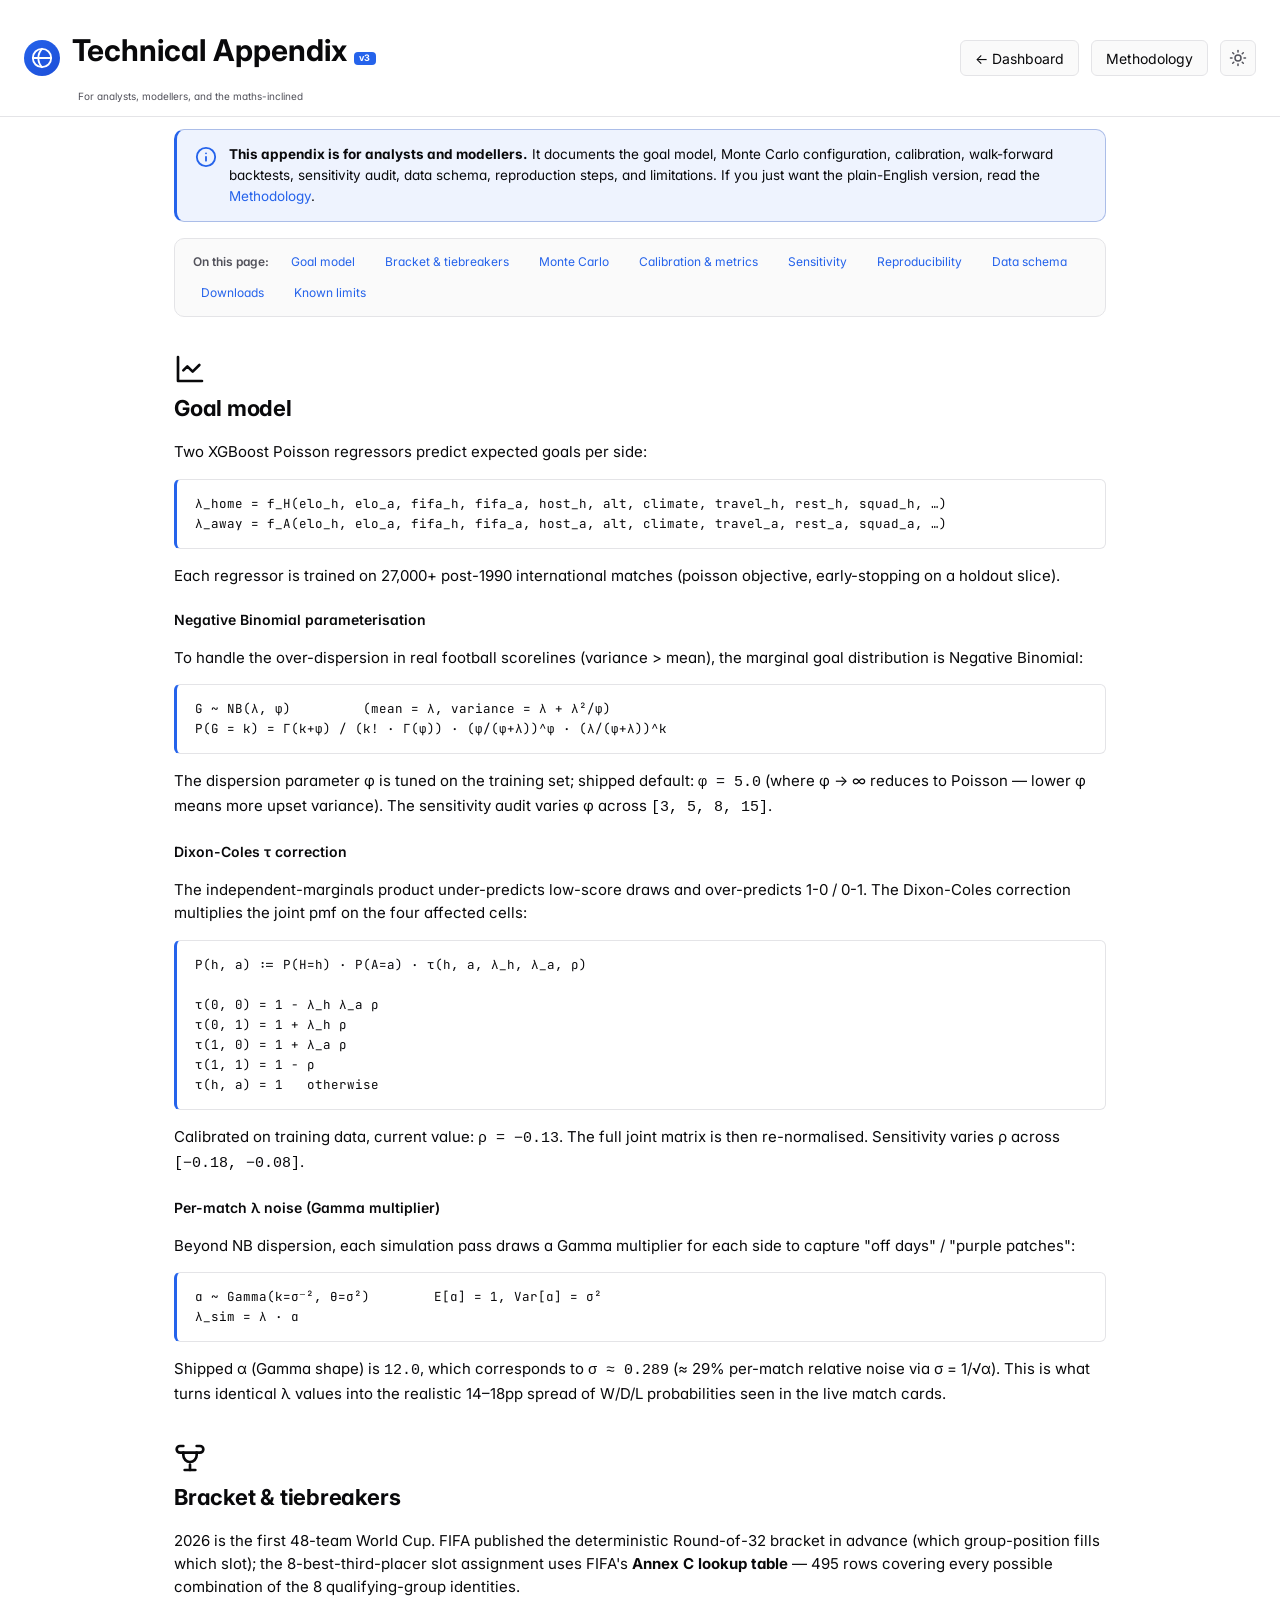
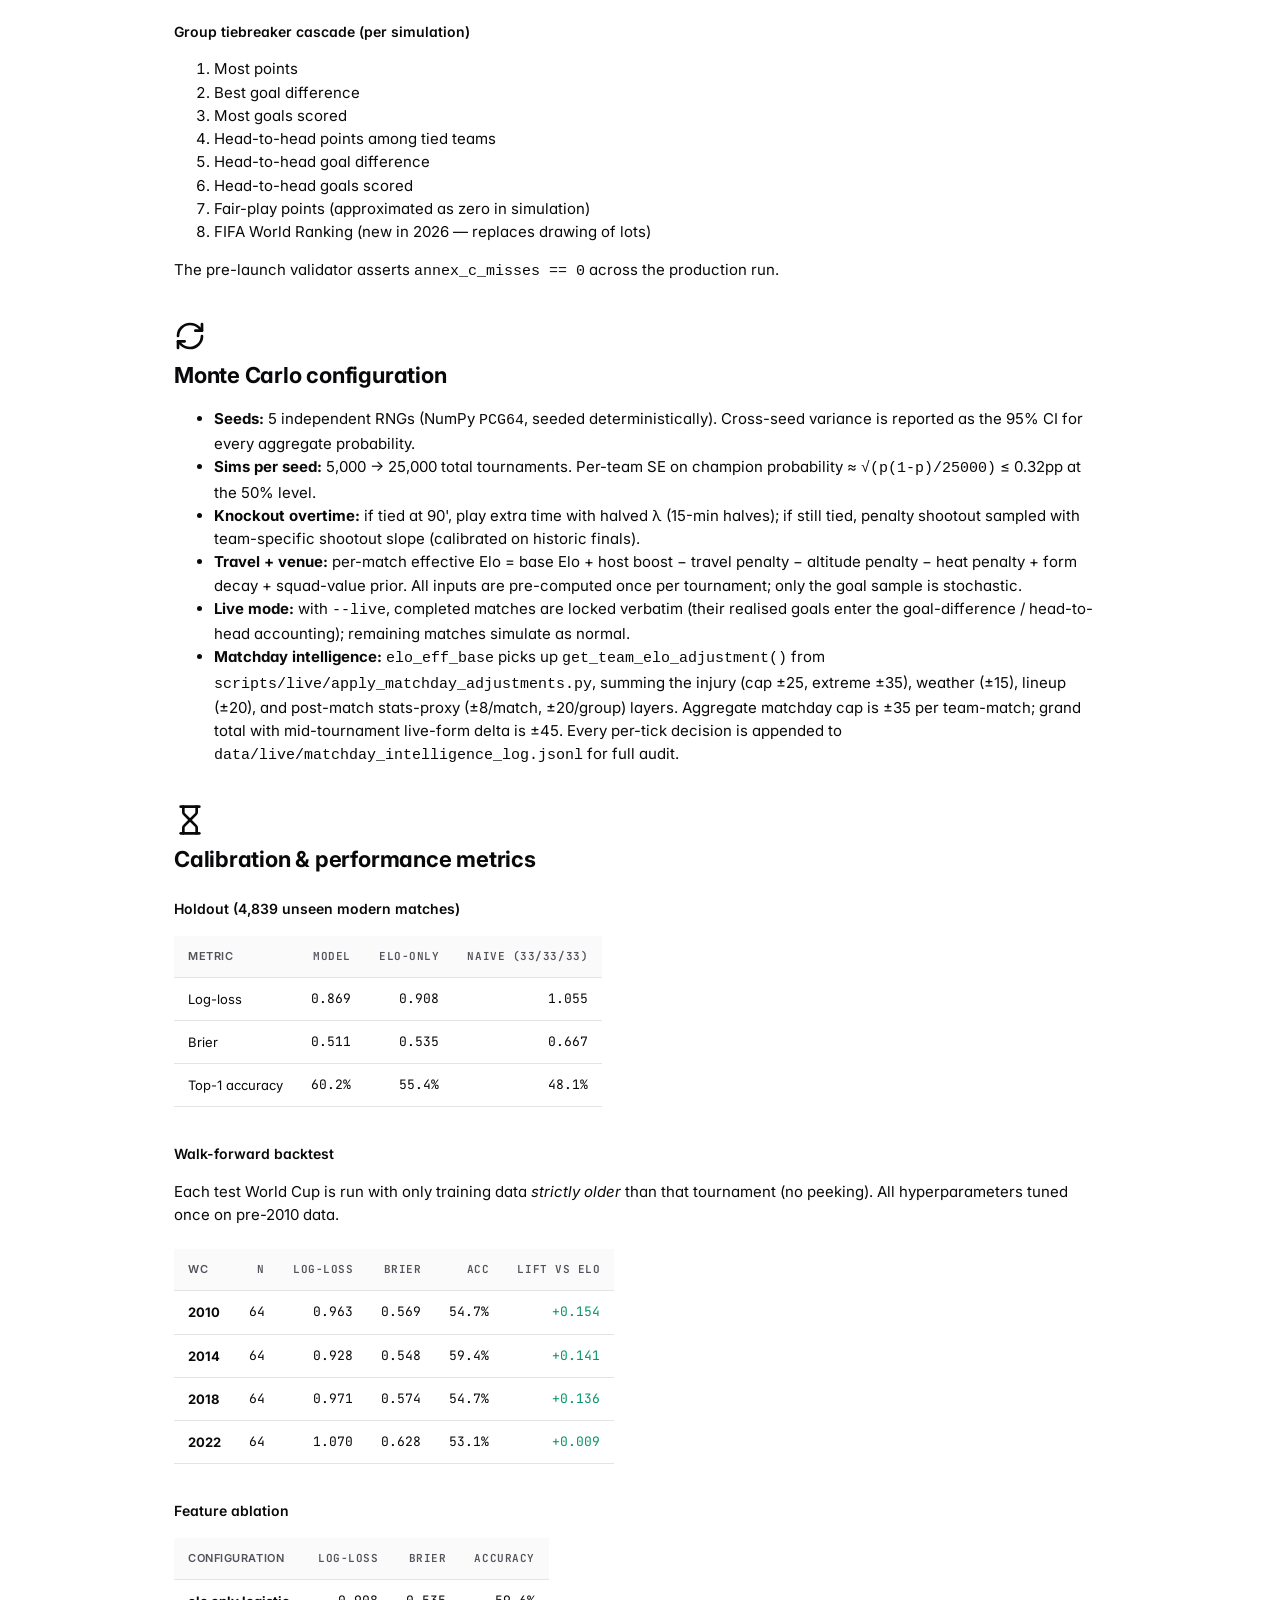
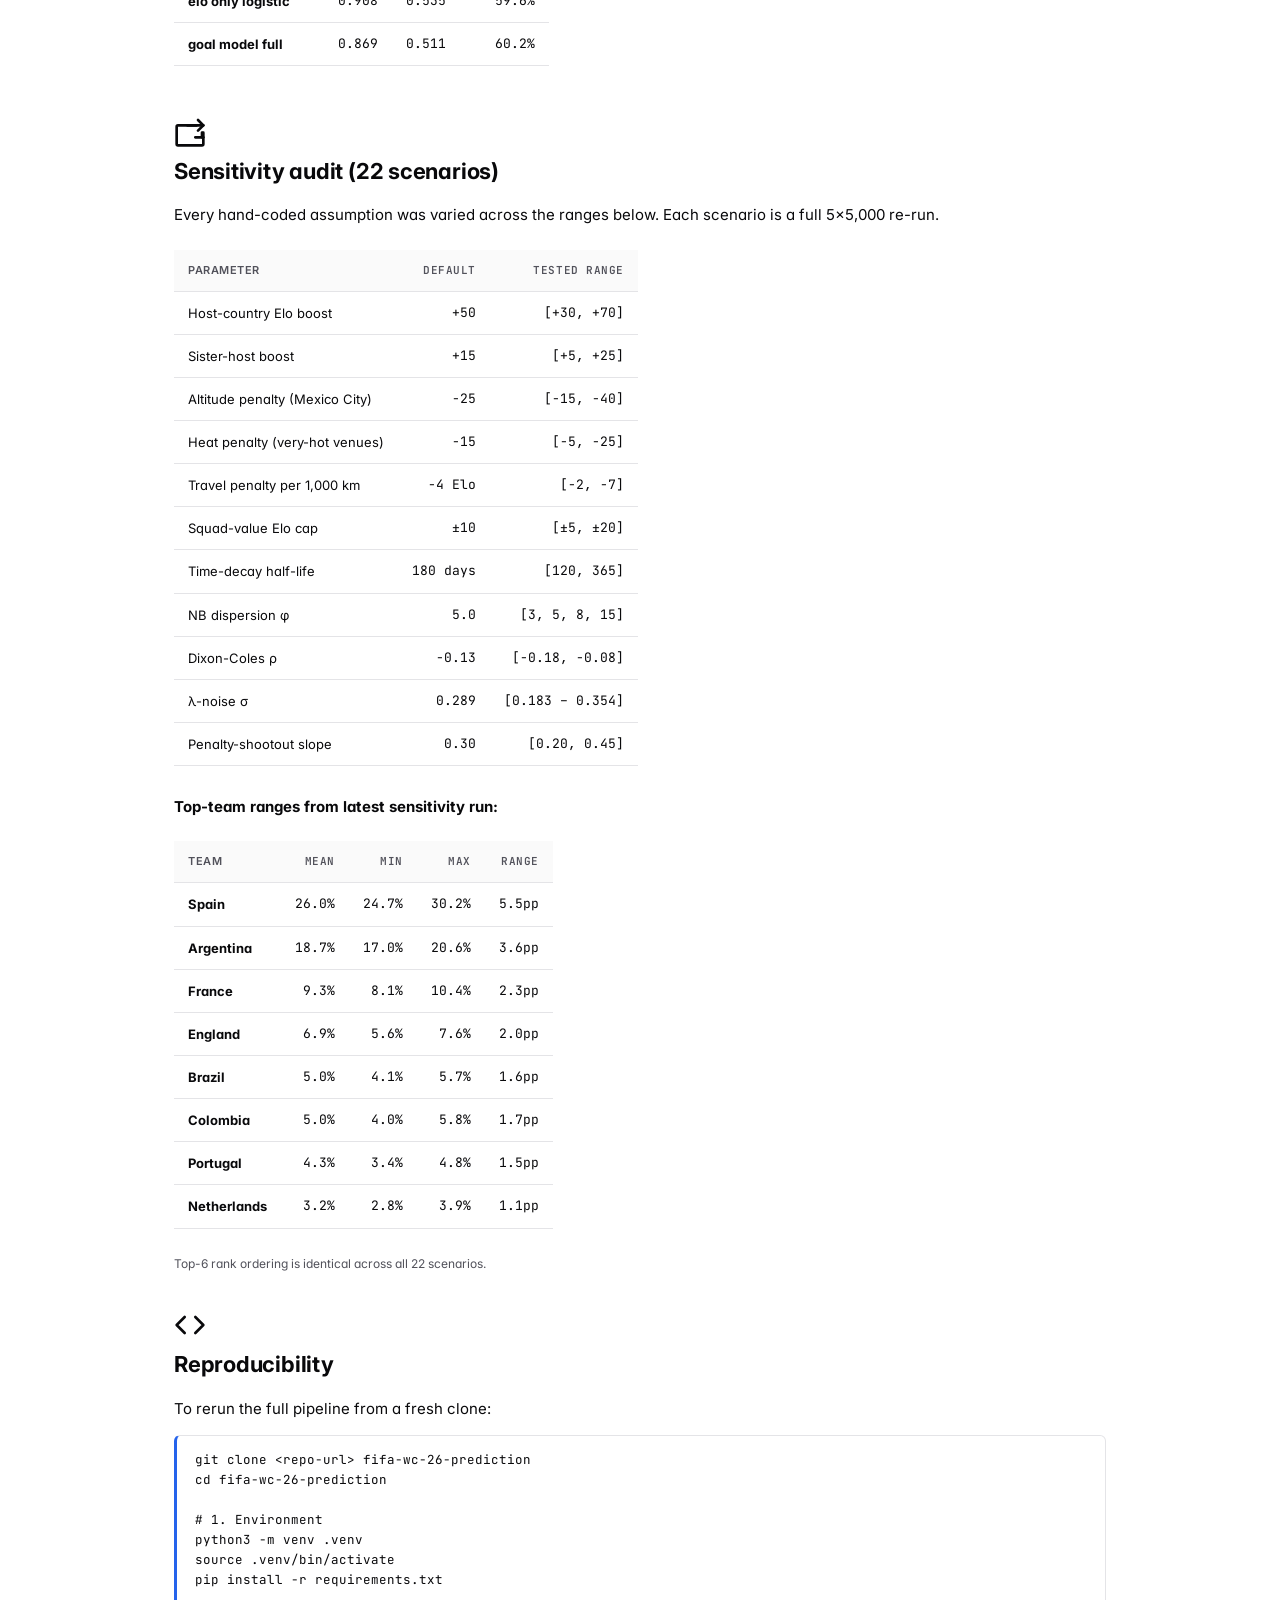
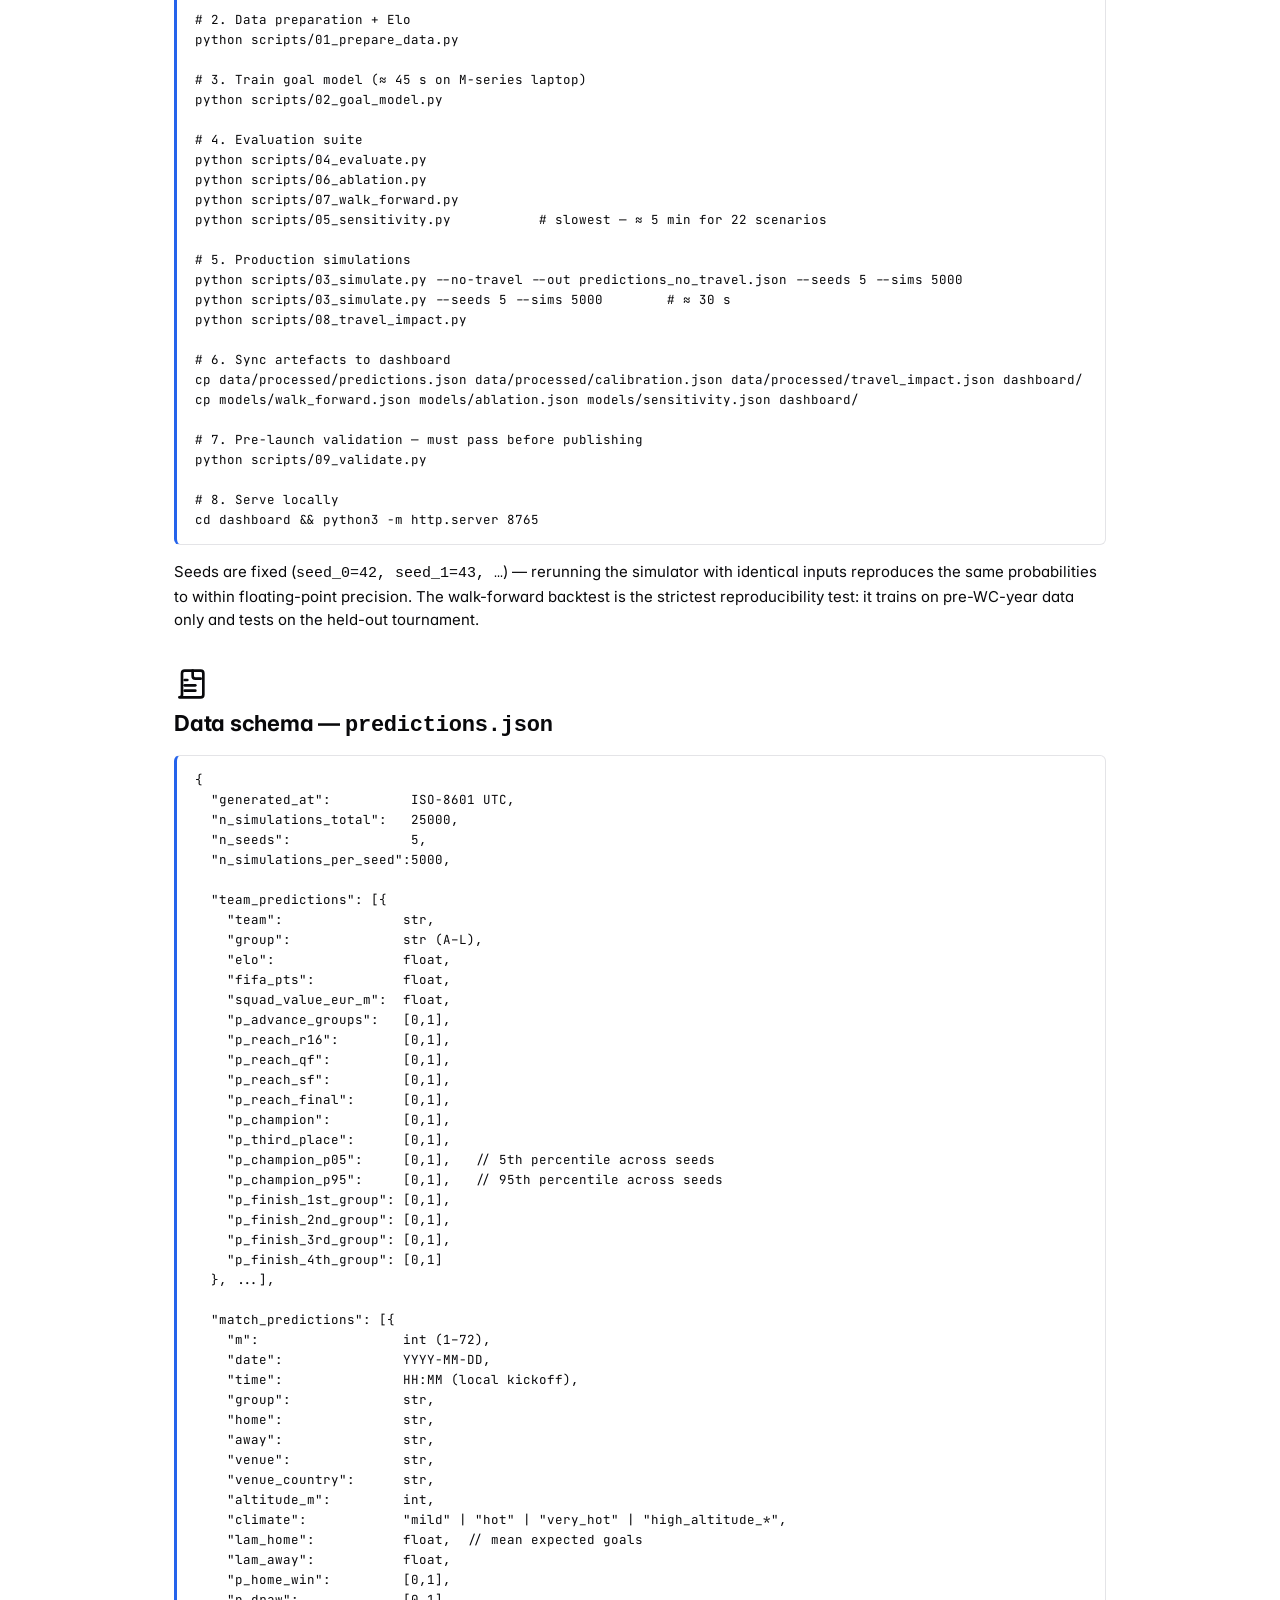
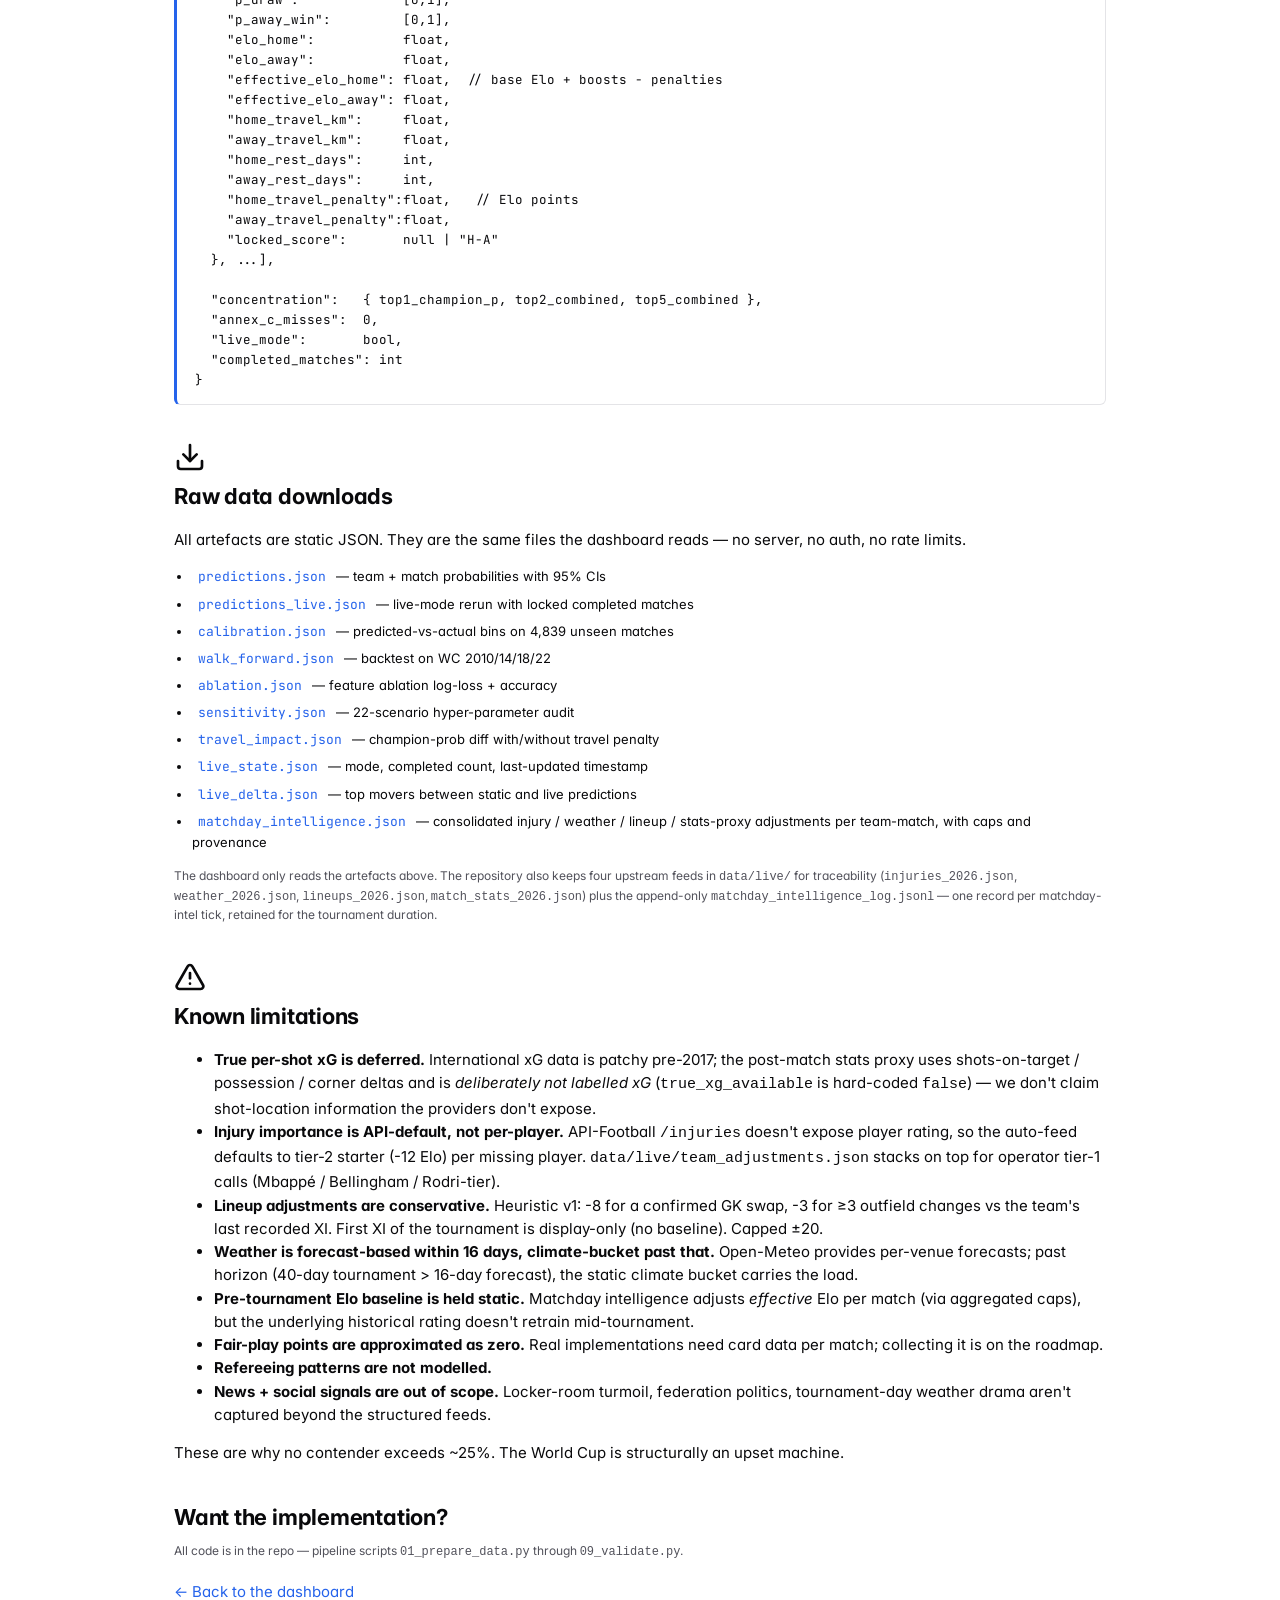
==== commit 9e58d933: "polish: og-image JPEG (697KB → 89KB), fix appendix mobile bleed og-image:   - Re-rendered 1200×630 S" ====
--- a/dashboard/appendix.html
+++ b/dashboard/appendix.html
@@ -9,15 +9,15 @@
   <meta property="og:description" content="Negative Binomial goal model, Dixon-Coles correction, Annex C lookup, walk-forward, ablation, sensitivity." />
   <meta property="og:type" content="article" />
   <meta property="og:url" content="https://wc26-matchday-intelligence.vercel.app/appendix.html" />
-  <meta property="og:image" content="https://wc26-matchday-intelligence.vercel.app/og-image.png" />
-  <meta property="og:image:type" content="image/png" />
+  <meta property="og:image" content="https://wc26-matchday-intelligence.vercel.app/og-image.jpg" />
+  <meta property="og:image:type" content="image/jpeg" />
   <meta property="og:image:width" content="1200" />
   <meta property="og:image:height" content="630" />
   <meta property="og:image:alt" content="World Cup 2026 Simulator — technical appendix" />
   <meta name="twitter:card" content="summary_large_image" />
   <meta name="twitter:title" content="World Cup 2026 — Technical Appendix" />
   <meta name="twitter:description" content="Math + calibration + ablation behind the simulator." />
-  <meta name="twitter:image" content="https://wc26-matchday-intelligence.vercel.app/og-image.png" />
+  <meta name="twitter:image" content="https://wc26-matchday-intelligence.vercel.app/og-image.jpg" />
   <link rel="icon" href="data:image/svg+xml,%3Csvg xmlns='http://www.w3.org/2000/svg' viewBox='0 0 24 24' fill='none' stroke='%233B82F6' stroke-width='1.8' stroke-linejoin='round'%3E%3Ccircle cx='12' cy='12' r='10'/%3E%3Cpolygon points='12,7 16,9.5 16,14.5 12,17 8,14.5 8,9.5'/%3E%3Cline x1='12' y1='7' x2='12' y2='2'/%3E%3Cline x1='16' y1='9.5' x2='20' y2='8'/%3E%3Cline x1='16' y1='14.5' x2='20' y2='16'/%3E%3Cline x1='12' y1='17' x2='12' y2='22'/%3E%3Cline x1='8' y1='14.5' x2='4' y2='16'/%3E%3Cline x1='8' y1='9.5' x2='4' y2='8'/%3E%3C/svg%3E" />
   <link rel="stylesheet" href="styles.css" />
   <link rel="stylesheet" href="methodology.css" />
--- a/dashboard/appendix.css
+++ b/dashboard/appendix.css
@@ -0,0 +1,127 @@
+/* Appendix-specific styling — extends styles.css + methodology.css */
+
+.appendix-main { max-width: 980px; }
+
+.appendix-intro {
+  display: flex;
+  gap: 12px;
+  align-items: flex-start;
+  padding: 14px 18px;
+  margin: 12px 0 16px;
+  background: var(--accent-soft);
+  border: 1px solid color-mix(in srgb, var(--accent) 30%, var(--border));
+  border-left: 3px solid var(--accent);
+  border-radius: var(--radius);
+  font-size: 13.5px;
+  line-height: 1.55;
+  color: var(--text);
+}
+.appendix-intro svg { color: var(--accent); flex-shrink: 0; margin-top: 2px; }
+.appendix-intro strong { color: var(--text); }
+
+.appendix-toc {
+  display: flex;
+  flex-wrap: wrap;
+  gap: 8px 14px;
+  align-items: center;
+  padding: 12px 18px;
+  margin: 16px 0 28px;
+  background: var(--surface);
+  border: 1px solid var(--border);
+  border-radius: var(--radius);
+  font-size: 12px;
+  position: sticky;
+  top: 70px;
+  z-index: 30;
+  backdrop-filter: blur(8px);
+  -webkit-backdrop-filter: blur(8px);
+}
+@media (max-width: 900px) {
+  .appendix-toc { position: static; }
+}
+.appendix-toc strong { color: var(--text-2); font-weight: 600; }
+.appendix-toc a {
+  color: var(--accent);
+  padding: 2px 8px;
+  border-radius: var(--radius-sm);
+  transition: background-color .15s;
+}
+.appendix-toc a:hover { background: var(--accent-soft); color: var(--accent-2); }
+
+.apx-sub {
+  margin: 22px 0 8px;
+  font-size: 14px;
+  font-weight: 600;
+  color: var(--text);
+  letter-spacing: 0;
+}
+
+.eqn {
+  background: var(--bg);
+  border: 1px solid var(--border);
+  border-left: 3px solid var(--accent);
+  border-radius: var(--radius-sm);
+  padding: 14px 18px;
+  font-family: var(--font-mono);
+  font-size: 12.5px;
+  line-height: 1.6;
+  overflow-x: auto;
+  -webkit-overflow-scrolling: touch;
+  color: var(--text);
+  white-space: pre;
+  margin: 12px 0;
+}
+
+.apx-tbl {
+  width: 100%;
+  font-size: 13px;
+  margin: 8px 0 14px;
+}
+.apx-tbl thead th {
+  background: var(--surface-elev);
+  border-bottom: 1px solid var(--border-strong);
+  font-size: 11px;
+  text-transform: uppercase;
+  letter-spacing: 0.05em;
+  color: var(--text-2);
+  padding: 10px 12px;
+  text-align: left;
+}
+.apx-tbl tbody td {
+  padding: 9px 12px;
+  border-bottom: 1px solid var(--border);
+}
+.apx-tbl .num { text-align: right; font-family: var(--font-mono); font-variant-numeric: tabular-nums; }
+
+.apx-dl-list { padding-left: 18px; }
+.apx-dl-list li { margin: 6px 0; font-size: 13px; }
+.apx-dl-list code { font-family: var(--font-mono); background: var(--surface-elev); padding: 2px 6px; border-radius: 4px; color: var(--accent); }
+
+/* P1-A: mobile clipping fix for the appendix.
+   Measured @ 390px: body scrollWidth = 986px due to wide formulas, code,
+   and tables inside .explain cards leaking past the icon column. The grid
+   needs `min-width: 0` on the content cell + scrollable overflow on the
+   wide children. Below 600px the icon column collapses entirely.
+
+   Round-5: also pin `.table-wrap` itself to `max-width: 100%` — without
+   this the table-wrap inherits its child table's intrinsic width and
+   pushes the page to 409px on a 390px viewport (17px residual bleed). */
+.explain > *:not(.explain-icon) { min-width: 0; }
+.explain pre, .explain code, .explain table, .apx-tbl { max-width: 100%; }
+.explain .table-wrap { max-width: 100%; min-width: 0; overflow-x: auto; -webkit-overflow-scrolling: touch; }
+.explain pre, .eqn { overflow-x: auto; -webkit-overflow-scrolling: touch; }
+.explain table, .apx-tbl { display: block; overflow-x: auto; -webkit-overflow-scrolling: touch; }
+@media (max-width: 600px) {
+  .explain {
+    grid-template-columns: 1fr;
+    gap: 12px;
+    padding: 16px;
+  }
+  .explain-icon { display: none; }
+  .explain h2 { font-size: 17px; }
+  .eqn, .explain pre { font-size: 11px; padding: 10px 12px; }
+  .apx-tbl { font-size: 12px; }
+  .apx-tbl thead th, .apx-tbl tbody td { padding: 8px 8px; }
+  /* Section padding shrinks so prose runs edge-to-edge with breathing room. */
+  section { padding-left: 12px; padding-right: 12px; }
+}
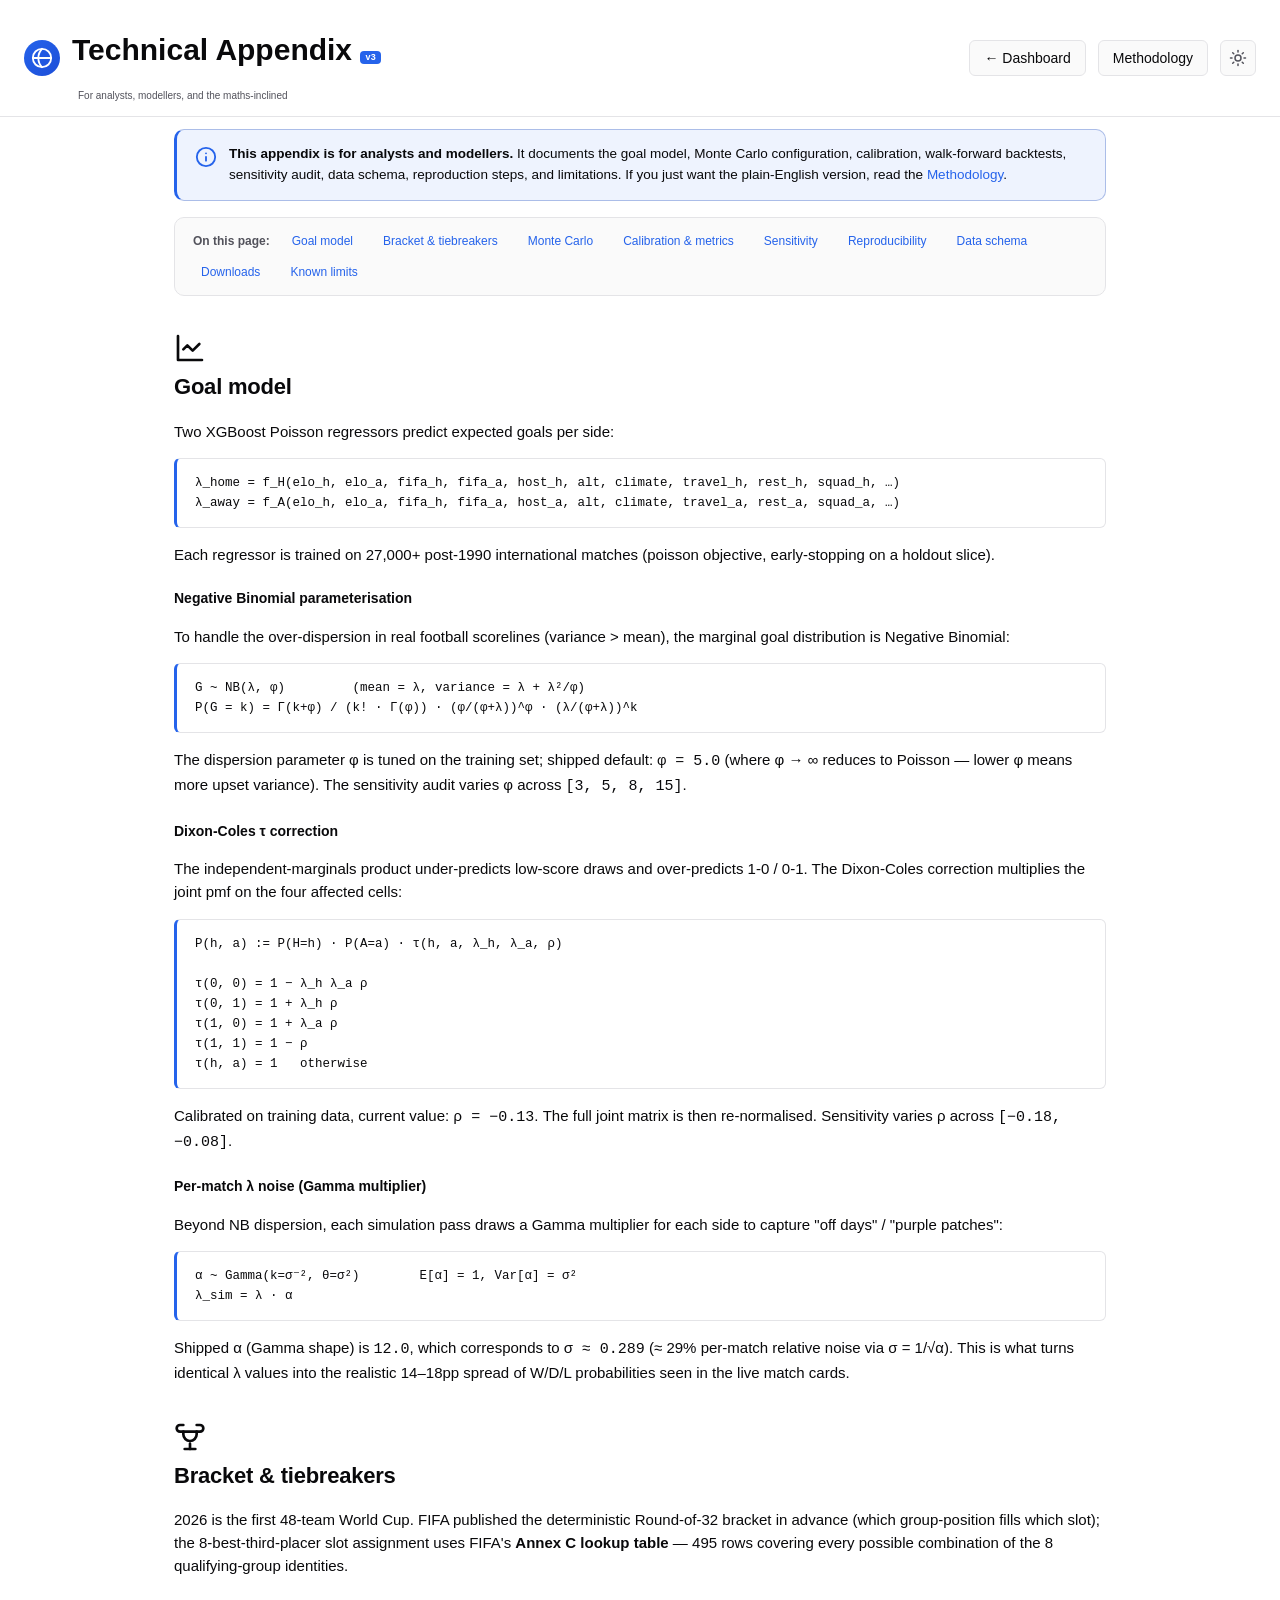
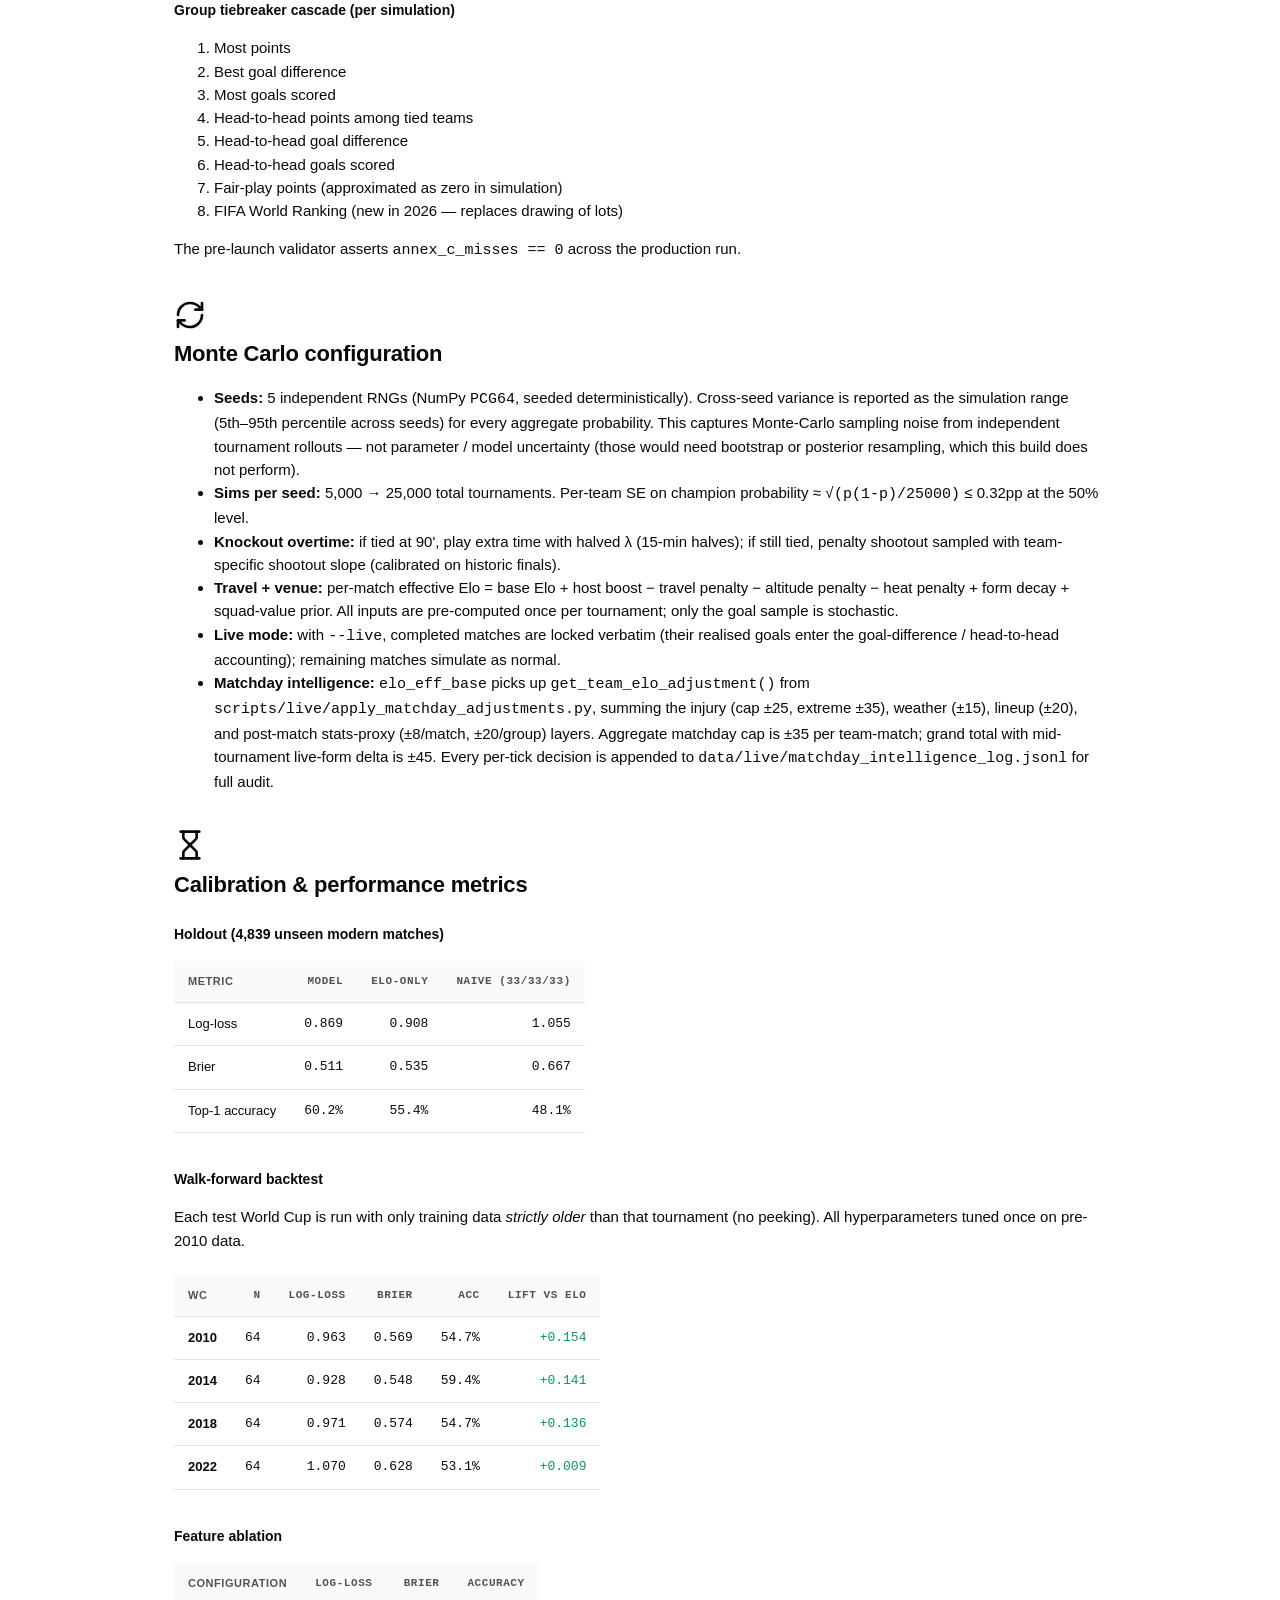
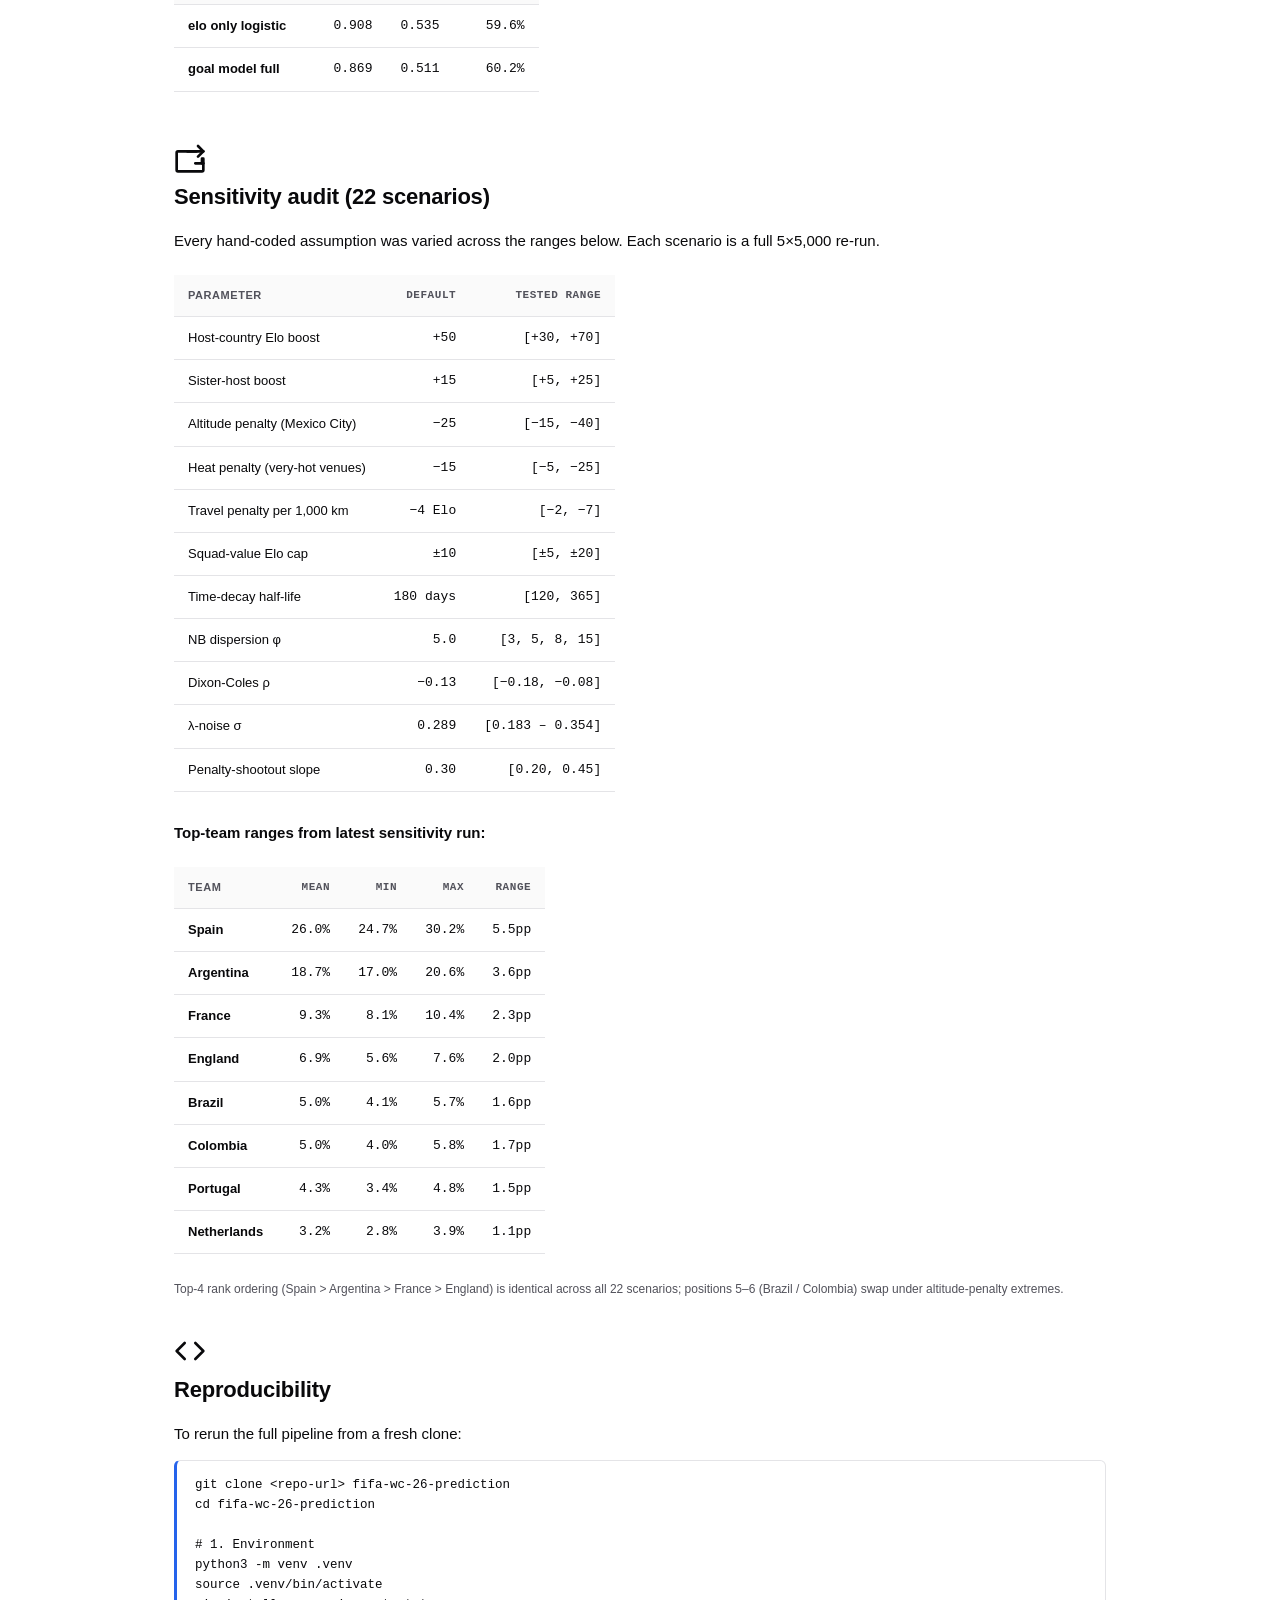
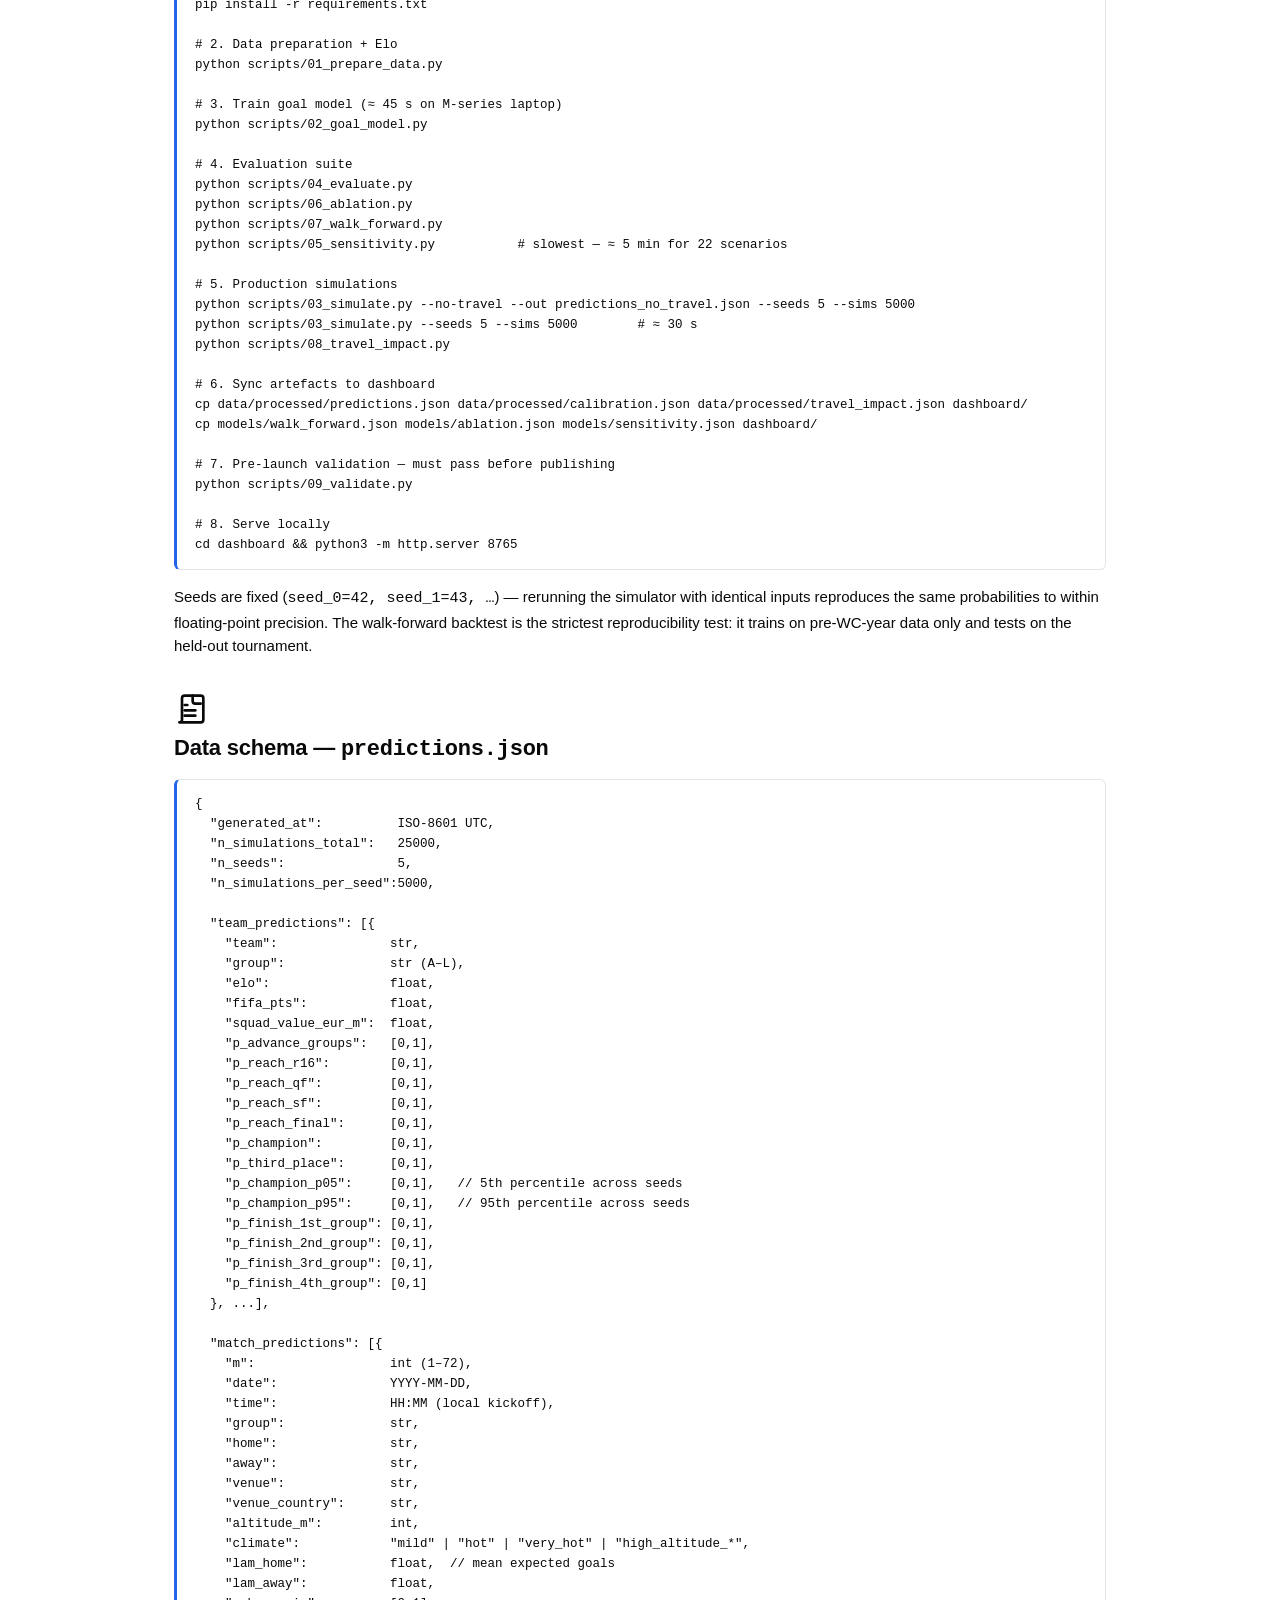
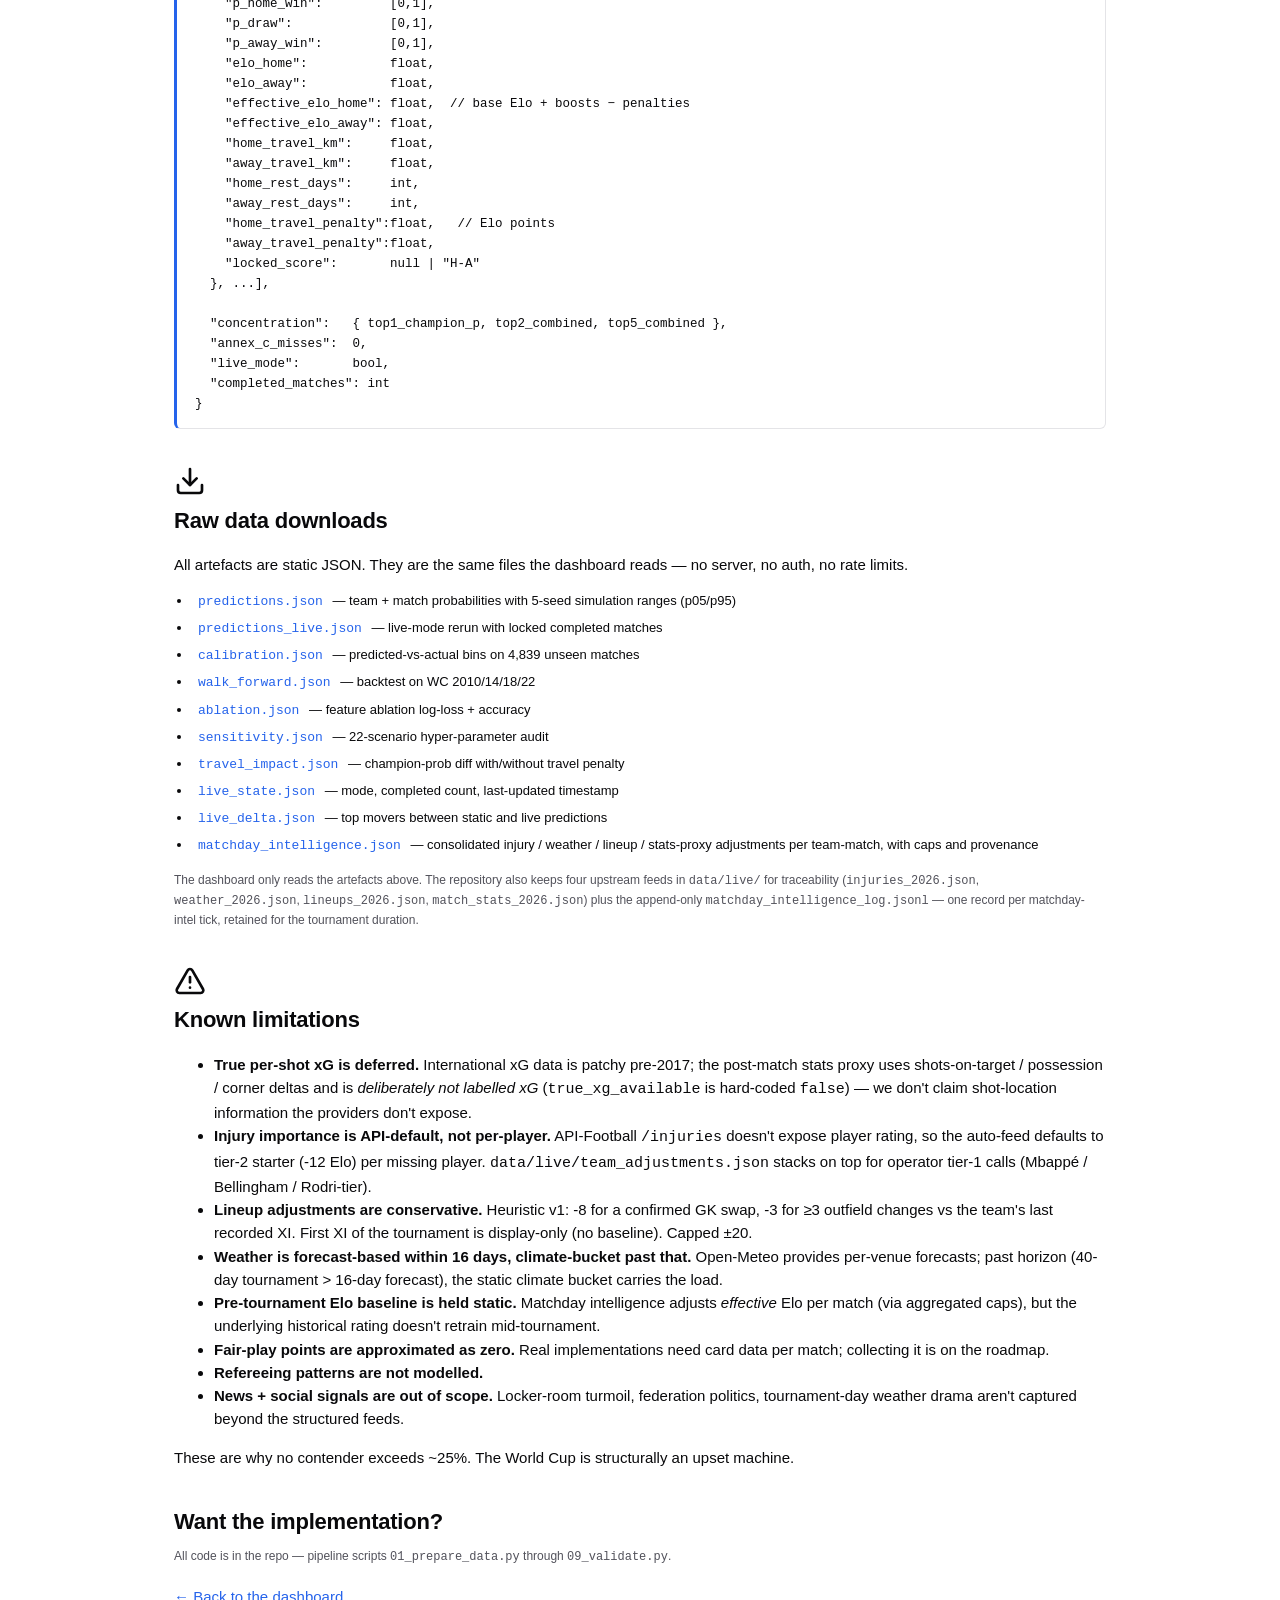
==== commit e0eeed27: "harden live pipeline: 5-seed parity + robustness fixes - Live sim runs 5×5000 = 25,000 tourneys (was" ====
--- a/dashboard/appendix.html
+++ b/dashboard/appendix.html
@@ -144,7 +144,7 @@
       <div>
         <h2>Monte Carlo configuration</h2>
         <ul>
-          <li><strong>Seeds:</strong> 5 independent RNGs (NumPy <code>PCG64</code>, seeded deterministically). Cross-seed variance is reported as the 95% CI for every aggregate probability.</li>
+          <li><strong>Seeds:</strong> 5 independent RNGs (NumPy <code>PCG64</code>, seeded deterministically). Cross-seed variance is reported as the simulation range (5th–95th percentile across seeds) for every aggregate probability. This captures Monte-Carlo sampling noise from independent tournament rollouts — not parameter / model uncertainty (those would need bootstrap or posterior resampling, which this build does not perform).</li>
           <li><strong>Sims per seed:</strong> 5,000 → 25,000 total tournaments. Per-team SE on champion probability ≈ <code>√(p(1-p)/25000)</code> ≤ 0.32pp at the 50% level.</li>
           <li><strong>Knockout overtime:</strong> if tied at 90', play extra time with halved λ (15-min halves); if still tied, penalty shootout sampled with team-specific shootout slope (calibrated on historic finals).</li>
           <li><strong>Travel + venue:</strong> per-match effective Elo = base Elo + host boost − travel penalty − altitude penalty − heat penalty + form decay + squad-value prior. All inputs are pre-computed once per tournament; only the goal sample is stochastic.</li>
@@ -214,7 +214,7 @@
           <thead><tr><th>Team</th><th class="num">Mean</th><th class="num">Min</th><th class="num">Max</th><th class="num">Range</th></tr></thead>
           <tbody id="apx-sens"><tr><td colspan="5" class="muted small">Loading sensitivity.json…</td></tr></tbody>
         </table></div>
-        <p class="muted small">Top-6 rank ordering is identical across all 22 scenarios.</p>
+        <p class="muted small">Top-4 rank ordering (Spain &gt; Argentina &gt; France &gt; England) is identical across all 22 scenarios; positions 5–6 (Brazil / Colombia) swap under altitude-penalty extremes.</p>
       </div>
     </section>
 
@@ -341,7 +341,7 @@
         <h2>Raw data downloads</h2>
         <p>All artefacts are static JSON. They are the same files the dashboard reads — no server, no auth, no rate limits.</p>
         <ul class="apx-dl-list">
-          <li><a href="./predictions.json" download><code>predictions.json</code></a> — team + match probabilities with 95% CIs</li>
+          <li><a href="./predictions.json" download><code>predictions.json</code></a> — team + match probabilities with 5-seed simulation ranges (p05/p95)</li>
           <li><a href="./predictions_live.json" download><code>predictions_live.json</code></a> — live-mode rerun with locked completed matches</li>
           <li><a href="./calibration.json" download><code>calibration.json</code></a> — predicted-vs-actual bins on 4,839 unseen matches</li>
           <li><a href="./walk_forward.json" download><code>walk_forward.json</code></a> — backtest on WC 2010/14/18/22</li>
--- a/dashboard/styles.css
+++ b/dashboard/styles.css
@@ -1,6 +1,8 @@
 /* World Cup 2026 dashboard — semantic tokens, light + dark themes, animations. */
 
-@import url('https://fonts.googleapis.com/css2?family=Inter:wght@400;500;600;700;800&family=JetBrains+Mono:wght@400;500&display=swap');
+/* Fonts are loaded via <link rel="stylesheet"> in index.html (with preconnect)
+   so they don't sit on the critical path behind styles.css parsing.
+   Do NOT re-add @import here — it chains a render-blocking request. */
 
 :root {
   --bg:                 #0A0A0B;
@@ -243,6 +245,29 @@
   font-family: var(--font-mono); font-variant-numeric: tabular-nums;
   white-space: nowrap;
 }
+/* H4: staleness signal. Picked up by renderLastUpdated when the timestamp
+   on screen is older than the expected refresh cadence for the current mode
+   (30 min live, 30 h pre-tournament). Without this, a stuck pipeline shows
+   an identical timestamp string forever and silently drifts. */
+.last-updated.stale {
+  color: #b45309;                            /* amber-700, AA on light */
+  font-weight: 600;
+}
+[data-theme="dark"] .last-updated.stale { color: #fbbf24; }
+.last-updated.fetch-error {
+  color: #b91c1c;                            /* red-700, AA on light */
+  font-weight: 700;
+}
+[data-theme="dark"] .last-updated.fetch-error { color: #fca5a5; }
+/* Pipeline warning (rc=2 soft-skip, circuit-breaker open, postponed match):
+   data is fresh but the pipeline published a notice. Softer hue than .stale
+   so the priority hierarchy fetch-error > stale > warning > normal reads
+   visually as well as in the text label. */
+.last-updated.warning {
+  color: #a16207;                            /* yellow-700, AA on light */
+  font-weight: 600;
+}
+[data-theme="dark"] .last-updated.warning { color: #facc15; }
 
 .theme-toggle {
   width: 36px; height: 36px; padding: 0;
@@ -274,7 +299,9 @@
   nav.top-nav::-webkit-scrollbar { display: none; }
   nav.top-nav a { flex: 0 0 auto; }
   .site-header .container { flex-wrap: wrap; }
-  .last-updated { display: none; }
+  /* Keep `.last-updated` visible on tablet and phone — it's the user's only
+     signal the live-polling loop is still ticking. Mobile-specific tuning
+     (font, alignment) handled in the 768px block below. */
 }
 @media (max-width: 600px) {
   .brand-sub { display: none; }
@@ -371,6 +398,48 @@
   0%   { box-shadow: 0 0 0 0   color-mix(in srgb, var(--success, #10b981) 60%, transparent); }
   70%  { box-shadow: 0 0 0 10px color-mix(in srgb, var(--success, #10b981) 0%,  transparent); }
   100% { box-shadow: 0 0 0 0   color-mix(in srgb, var(--success, #10b981) 0%,  transparent); }
+}
+
+/* P1-G: LIVE-now strip — appears above the hero whenever live_state.in_play
+   carries any matches. Uses the same warm red as .is-live to read as
+   "happening right now", but stays slim so it doesn't displace the hero. */
+.live-strip {
+  display: flex;
+  flex-wrap: wrap;
+  align-items: center;
+  gap: 8px 14px;
+  padding: 10px 14px;
+  margin: 0 0 14px;
+  background: color-mix(in srgb, var(--danger, #ef4444) 8%, var(--surface));
+  border: 1px solid color-mix(in srgb, var(--danger, #ef4444) 35%, var(--border));
+  border-radius: var(--radius-md, 10px);
+  font-size: 13px;
+}
+.live-strip[hidden] { display: none; }
+.live-strip .ls-label {
+  display: inline-flex; align-items: center; gap: 6px;
+  text-transform: uppercase; letter-spacing: .04em;
+  font-weight: 700; font-size: 11px;
+  color: var(--danger, #ef4444);
+}
+.live-strip .ls-dot {
+  width: 8px; height: 8px; border-radius: 50%;
+  background: var(--danger, #ef4444);
+  animation: pulse-dot 1.6s infinite;
+}
+.live-strip .ls-match {
+  display: inline-flex; align-items: center; gap: 6px;
+  padding: 2px 8px;
+  background: var(--surface-elev);
+  border: 1px solid var(--border);
+  border-radius: var(--radius-sm, 6px);
+  font-variant-numeric: tabular-nums;
+  color: var(--text);
+}
+.live-strip .ls-match .ls-score { font-weight: 700; }
+.live-strip .ls-match .ls-elapsed { color: var(--text-3); font-size: 11px; }
+@media (max-width: 600px) {
+  .live-strip { padding: 8px 12px; font-size: 12px; }
 }
 
 /* LIVE DELTA IN CONTENDER TABLE */
@@ -1090,6 +1159,13 @@
 .tag.alt { color: var(--confed-afc); }
 .tag.hot { color: var(--warning); }
 .tag.travel { color: var(--danger); }
+/* P1-D: knockout stage badge (Round of 32 / Quarter-final / Final etc.) */
+.tag.stage {
+  color: var(--accent);
+  background: var(--accent-soft);
+  border-color: color-mix(in srgb, var(--accent) 35%, var(--border));
+  font-weight: 600;
+}
 .tag.locked {
   color: var(--success);
   background: color-mix(in srgb, var(--success) 14%, transparent);
@@ -1316,10 +1392,10 @@
   }
   nav.top-nav::-webkit-scrollbar { display: none; }
   nav.top-nav a {
-    padding: 10px 12px;
+    padding: 12px 14px;
     font-size: 13px;
     flex: 0 0 auto;
-    min-height: 40px;
+    min-height: 44px;
     display: inline-flex;
     align-items: center;
   }
@@ -1333,19 +1409,23 @@
   section h2 { font-size: 19px; }
   .section-desc { font-size: 13px; }
 
-  /* Touch-target floor: 44px tappable area for all interactive controls */
-  button, select, .btn-ghost, .btn-secondary, .chip,
-  .match-view-toggle button {
-    min-height: 40px;
+  /* Touch-target floor: 44px tappable area for all interactive controls
+     (Apple HIG / WCAG 2.5.5). Match-view-toggle stays slightly smaller
+     because it's a tightly-grouped segmented control where 44px each would
+     blow out the container; 40px is the compromise for grouped controls. */
+  button, select, .btn-ghost, .btn-secondary, .chip {
+    min-height: 44px;
   }
-  .btn-ghost, .btn-secondary { padding: 8px 14px; }
-  .chip { padding: 8px 14px; font-size: 13px; }
-  .match-view-toggle button { padding: 8px 14px; min-height: 36px; }
+  .btn-ghost, .btn-secondary { padding: 10px 16px; }
+  .chip { padding: 10px 14px; font-size: 13px; }
+  .match-view-toggle button { padding: 10px 14px; min-height: 40px; }
 
   /* Filter rows: stack and let selects take full width */
   .filter-row { gap: 8px; }
   .filter-row label { width: 100%; }
-  .filter-row select { width: 100%; min-height: 40px; font-size: 14px; }
+  /* 16px on selects prevents iOS Safari from zooming on focus, same as inputs.
+     44px floor matches Apple HIG / WCAG 2.5.5 tap-target recommendation. */
+  .filter-row select { width: 100%; min-height: 44px; font-size: 16px; }
   .filter-row .search-label { width: 100%; }
   .search-label input[type="search"] {
     min-width: 0; width: 100%; font-size: 16px; /* 16px prevents iOS zoom */
@@ -1353,14 +1433,34 @@
   }
   .filter-count { margin-left: 0; }
 
+  /* P1-B: belt-and-braces iOS zoom prevention.
+     iOS Safari force-zooms on focus of any text-entry control whose computed
+     font-size is < 16px. Pulled this up to a blanket page-wide rule because
+     prior round-2 audit measured 13.3px on filter search inputs — a more
+     specific selector lower in the cascade was winning over the per-input
+     rules above. `input[type="…"]` for every text-entry kind keeps buttons
+     and submits untouched. */
+  input[type="text"],
+  input[type="search"],
+  input[type="number"],
+  input[type="email"],
+  input[type="tel"],
+  input[type="url"],
+  input[type="password"],
+  textarea,
+  select {
+    font-size: 16px;
+    min-height: 44px;
+  }
+
   /* Live status: wrap items vertically when cramped */
   .live-status { flex-wrap: wrap; gap: 6px 10px; padding: 10px 12px; }
   .live-status .live-meta { flex-basis: 100%; font-size: 11px; }
 
-  /* Compare pickers: full-width selects on mobile */
+  /* Compare pickers: full-width selects on mobile (16px = no iOS zoom on focus) */
   .compare-pickers { gap: 8px; }
   .compare-pickers label { width: 100%; }
-  .compare-pickers select { min-width: 0; width: 100%; }
+  .compare-pickers select { min-width: 0; width: 100%; font-size: 16px; min-height: 44px; }
   .compare-pickers .vs-pill { align-self: center; }
   #cmp-swap { width: 100%; }
 
@@ -1394,9 +1494,12 @@
   /* Downloads: ensure tap target is comfortable */
   .download-card { padding: 14px !important; min-height: 64px; }
 
-  /* Top controls don't crowd brand */
-  .top-controls { gap: 8px; }
-  .last-updated { display: none; }
+  /* Top controls don't crowd brand. Keep the freshness timestamp visible —
+     it's the user's only signal that the live polling loop is actually
+     ticking — but shrink it so it doesn't compete with the brand.
+     `display: block` here overrides the 1100px-block which used to hide it. */
+  .top-controls { gap: 8px; flex-wrap: wrap; }
+  .last-updated { display: block; font-size: 11px; opacity: 0.75; flex-basis: 100%; text-align: right; }
 
   /* Prevent any errant horizontal overflow at viewport edges */
   html, body { overflow-x: hidden; }
@@ -1467,3 +1570,46 @@
     transform: none;
   }
 }
+
+/* ─── B.7 Matchday Intelligence ───────────────────────────────────────── */
+.matchday-intel-card { padding: 18px 20px; }
+.md-caps { display: flex; flex-wrap: wrap; gap: 6px 10px; margin-bottom: 10px; }
+.md-cap {
+  font: 500 11px / 1 var(--mono, system-ui);
+  padding: 4px 8px;
+  border-radius: 999px;
+  background: var(--bg-elev, #f4f4f5);
+  color: var(--text-muted, #71717a);
+  border: 1px solid var(--border, #e5e7eb);
+}
+.md-cap.strong { background: var(--text); color: var(--bg, #fff); border-color: transparent; }
+.md-feeds { display: flex; flex-wrap: wrap; gap: 6px; margin-bottom: 8px; }
+.md-feed {
+  font: 600 11px / 1 system-ui;
+  padding: 4px 8px;
+  border-radius: 4px;
+  border: 1px solid var(--border, #e5e7eb);
+}
+.md-feed.on  { background: rgba(34, 197, 94, .12); color: #16a34a; border-color: rgba(34, 197, 94, .3); }
+.md-feed.off { background: rgba(148, 163, 184, .12); color: #64748b; border-color: rgba(148, 163, 184, .3); }
+.md-summary { margin-bottom: 12px; }
+.md-table { width: 100%; border-collapse: collapse; margin-top: 8px; }
+.md-table th, .md-table td {
+  padding: 8px 10px;
+  border-bottom: 1px solid var(--border, #e5e7eb);
+  text-align: left;
+  font-size: 13px;
+}
+.md-table th { font-weight: 600; color: var(--text-muted, #71717a); }
+.md-delta.pos { color: #16a34a; font-weight: 600; }
+.md-delta.neg { color: #dc2626; font-weight: 600; }
+.md-cap-flag {
+  display: inline-block; margin-left: 4px;
+  font: 600 9px / 1 system-ui; text-transform: uppercase;
+  padding: 2px 4px; border-radius: 3px;
+  background: rgba(234, 88, 12, .15); color: #c2410c;
+}
+.md-empty { padding: 12px 0; }
+.md-warnings { margin-top: 10px; }
+.md-warnings summary { cursor: pointer; font-weight: 600; color: var(--text-muted, #71717a); }
+.md-warnings ul { margin: 6px 0 0 18px; padding: 0; }
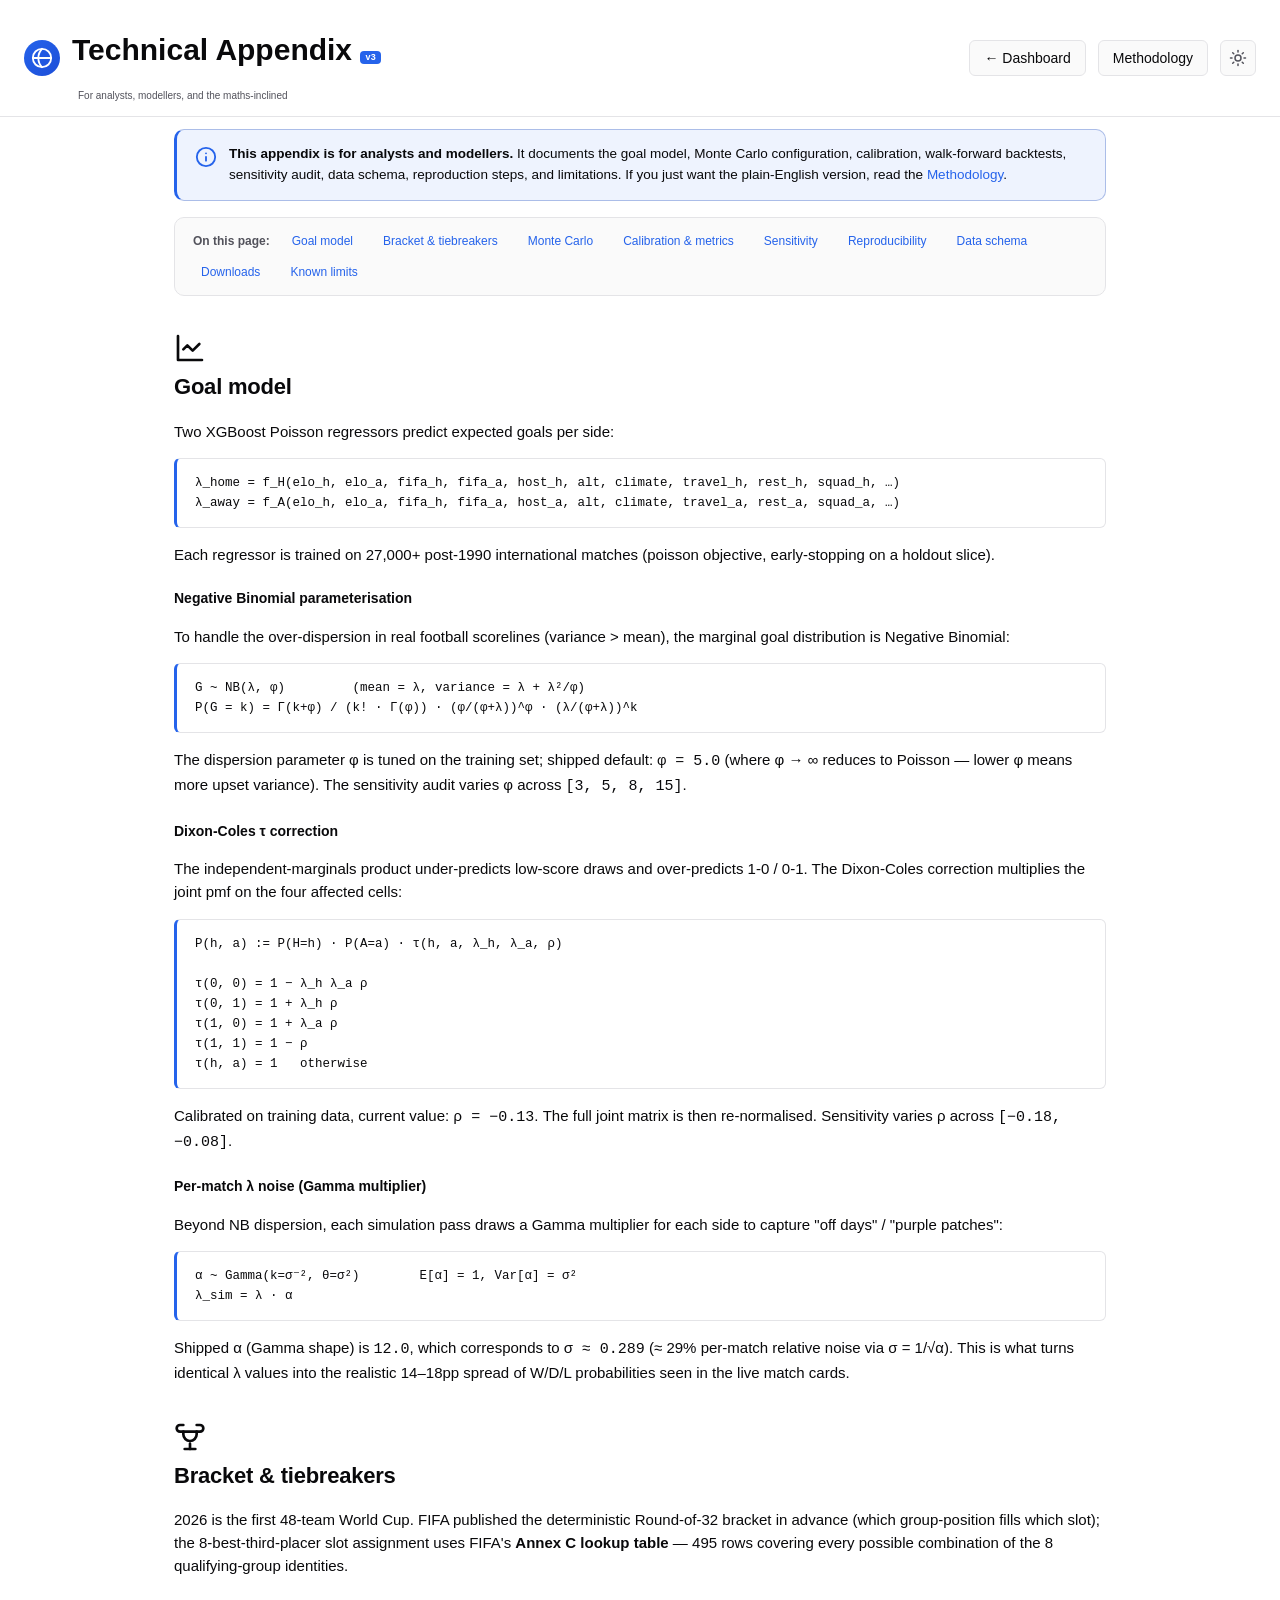
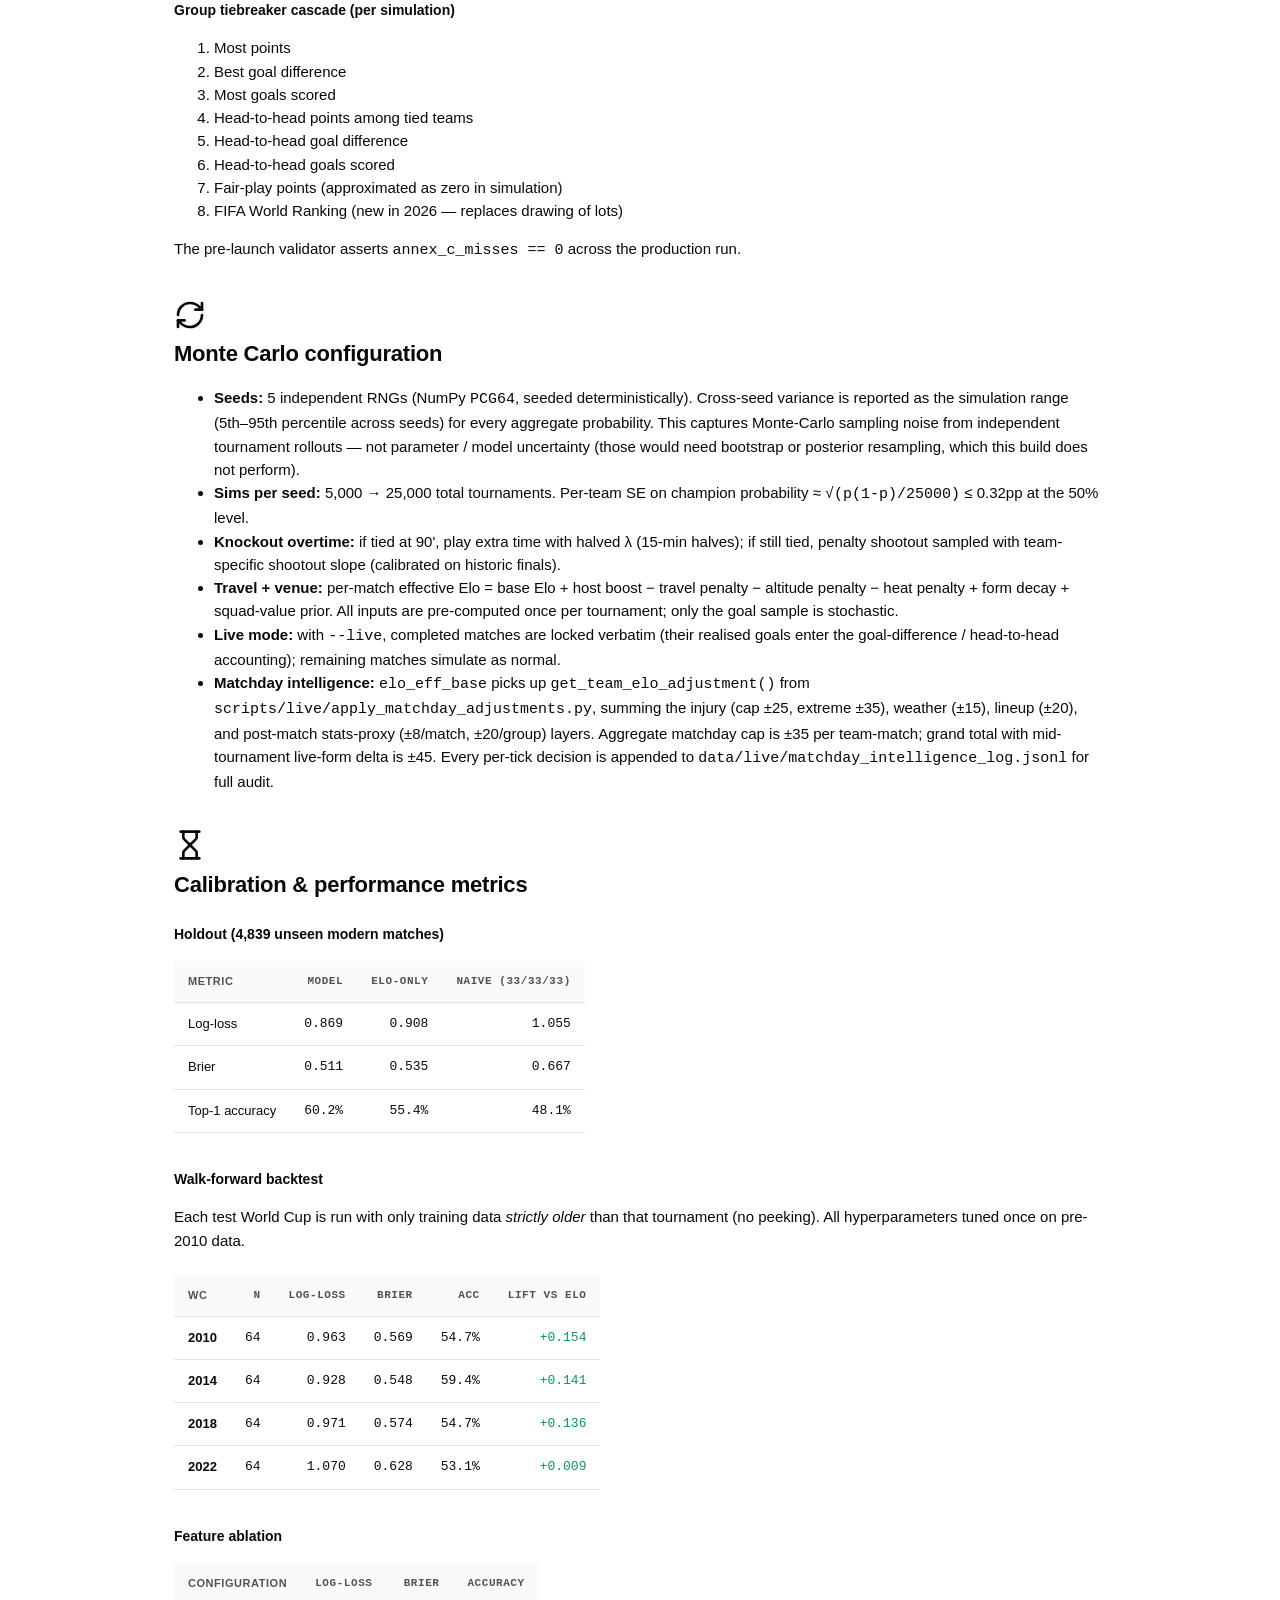
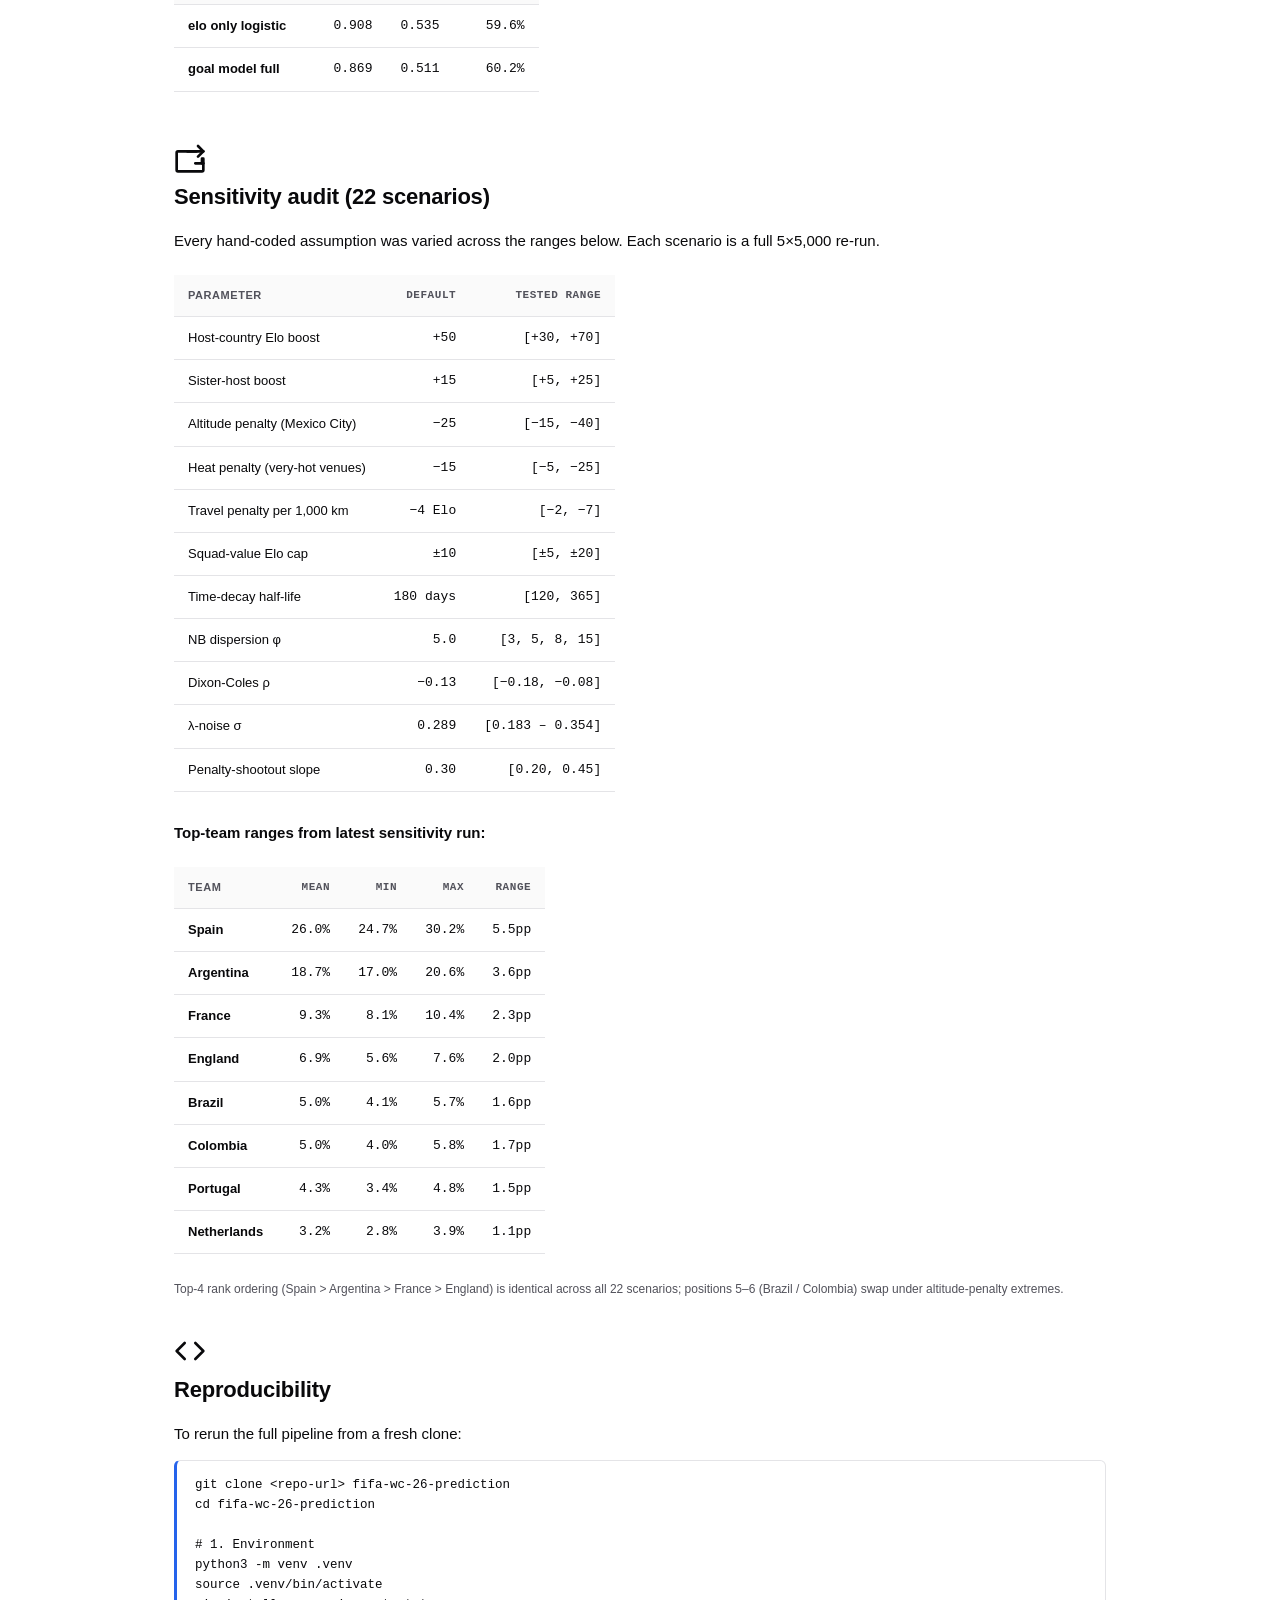
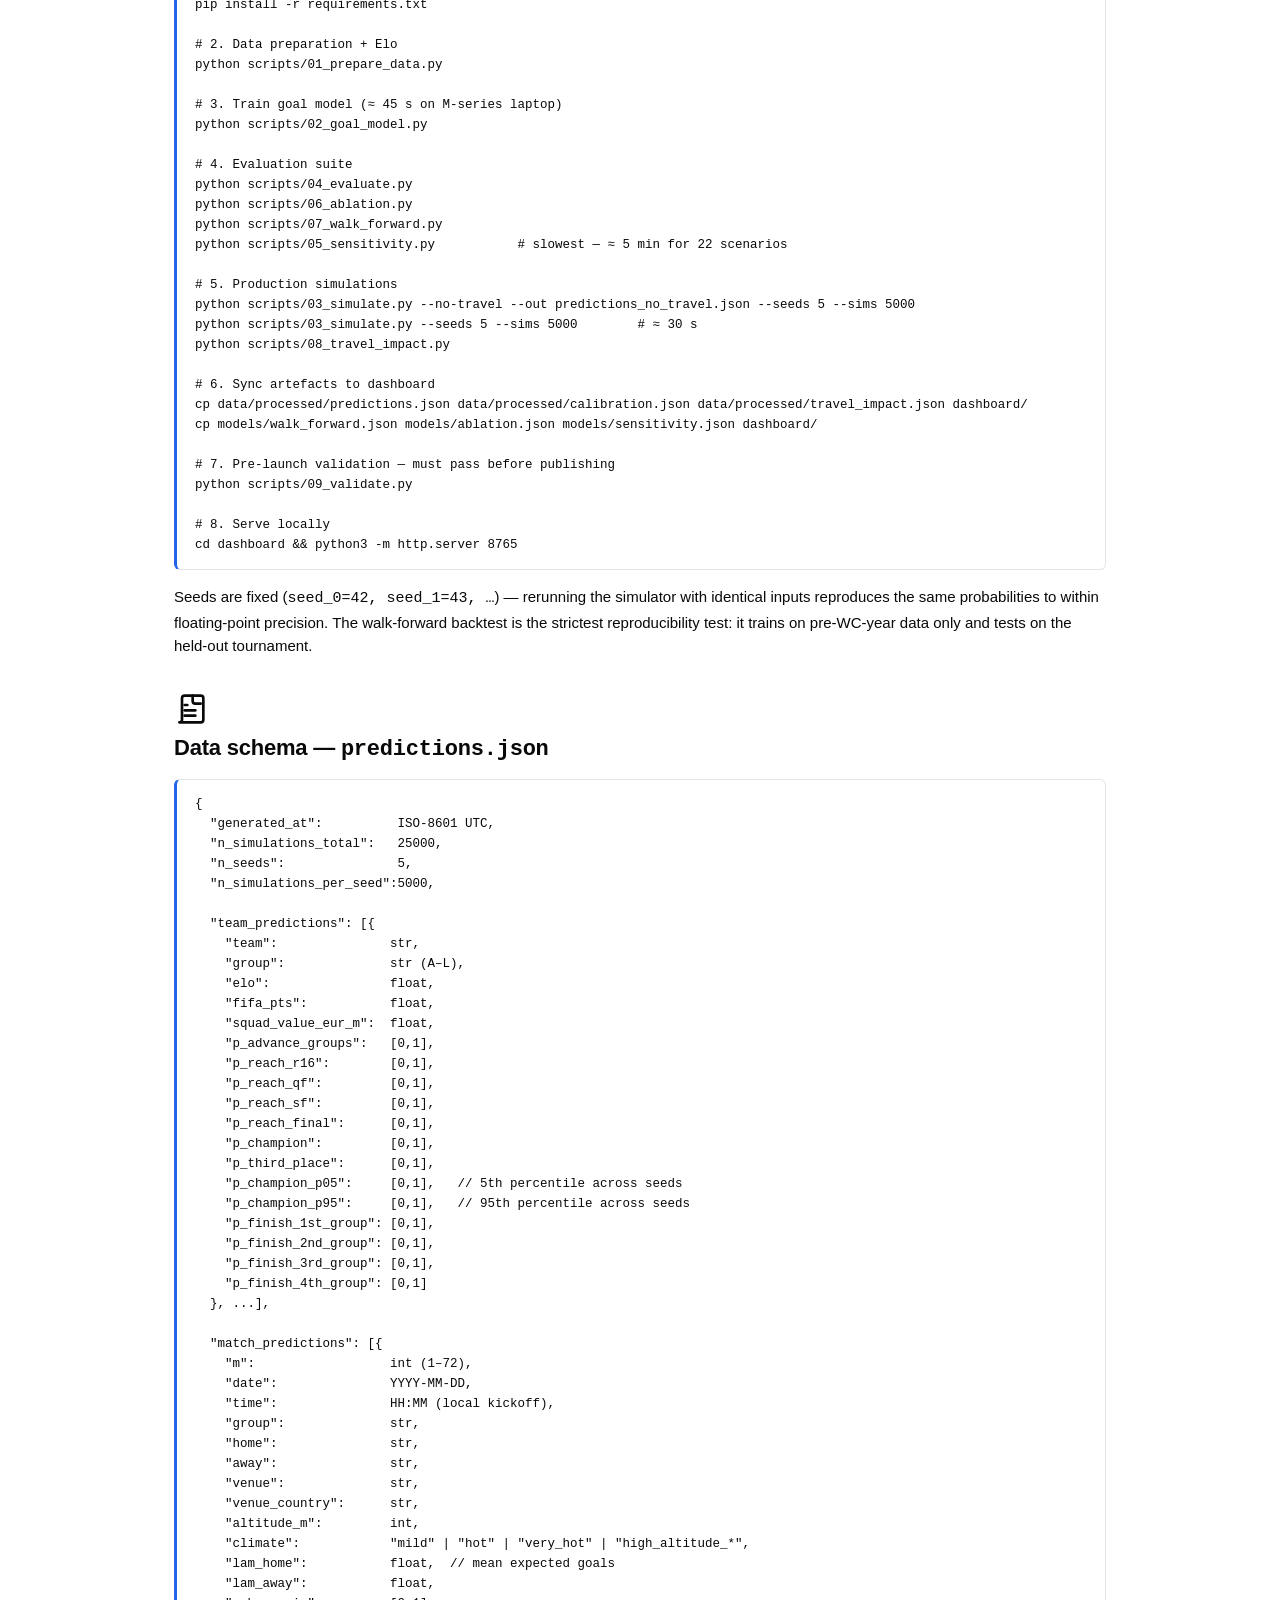
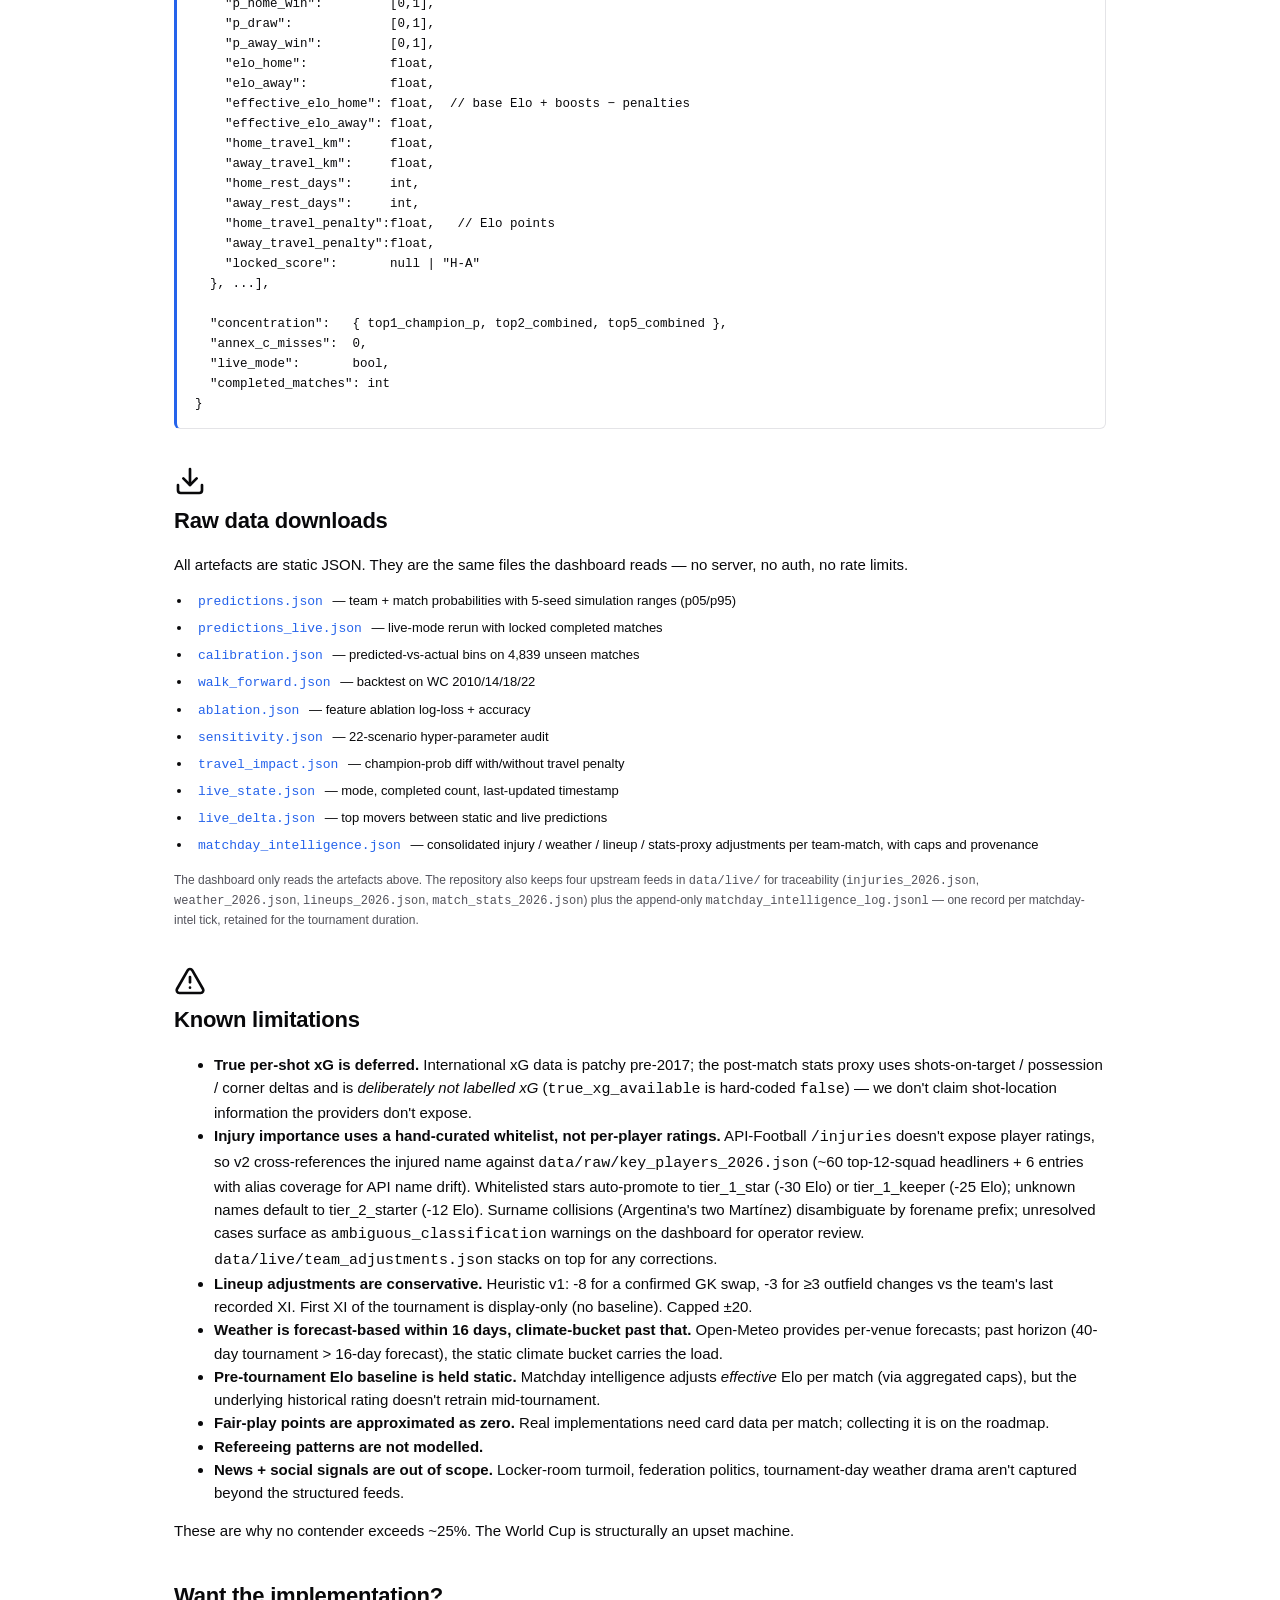
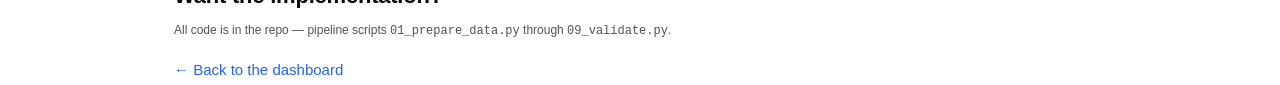
==== commit 3df75f16: "intel: CI test gate + simulator stability harness + sentinel propagation + whitelist refresh Round 1" ====
--- a/dashboard/appendix.html
+++ b/dashboard/appendix.html
@@ -370,7 +370,7 @@
         <h2>Known limitations</h2>
         <ul>
           <li><strong>True per-shot xG is deferred.</strong> International xG data is patchy pre-2017; the post-match stats proxy uses shots-on-target / possession / corner deltas and is <em>deliberately not labelled xG</em> (<code>true_xg_available</code> is hard-coded <code>false</code>) — we don't claim shot-location information the providers don't expose.</li>
-          <li><strong>Injury importance is API-default, not per-player.</strong> API-Football <code>/injuries</code> doesn't expose player rating, so the auto-feed defaults to tier-2 starter (-12 Elo) per missing player. <code>data/live/team_adjustments.json</code> stacks on top for operator tier-1 calls (Mbappé / Bellingham / Rodri-tier).</li>
+          <li><strong>Injury importance uses a hand-curated whitelist, not per-player ratings.</strong> API-Football <code>/injuries</code> doesn't expose player ratings, so v2 cross-references the injured name against <code>data/raw/key_players_2026.json</code> (~60 top-12-squad headliners + 6 entries with alias coverage for API name drift). Whitelisted stars auto-promote to tier_1_star (-30 Elo) or tier_1_keeper (-25 Elo); unknown names default to tier_2_starter (-12 Elo). Surname collisions (Argentina's two Martínez) disambiguate by forename prefix; unresolved cases surface as <code>ambiguous_classification</code> warnings on the dashboard for operator review. <code>data/live/team_adjustments.json</code> stacks on top for any corrections.</li>
           <li><strong>Lineup adjustments are conservative.</strong> Heuristic v1: -8 for a confirmed GK swap, -3 for ≥3 outfield changes vs the team's last recorded XI. First XI of the tournament is display-only (no baseline). Capped ±20.</li>
           <li><strong>Weather is forecast-based within 16 days, climate-bucket past that.</strong> Open-Meteo provides per-venue forecasts; past horizon (40-day tournament &gt; 16-day forecast), the static climate bucket carries the load.</li>
           <li><strong>Pre-tournament Elo baseline is held static.</strong> Matchday intelligence adjusts <em>effective</em> Elo per match (via aggregated caps), but the underlying historical rating doesn't retrain mid-tournament.</li>
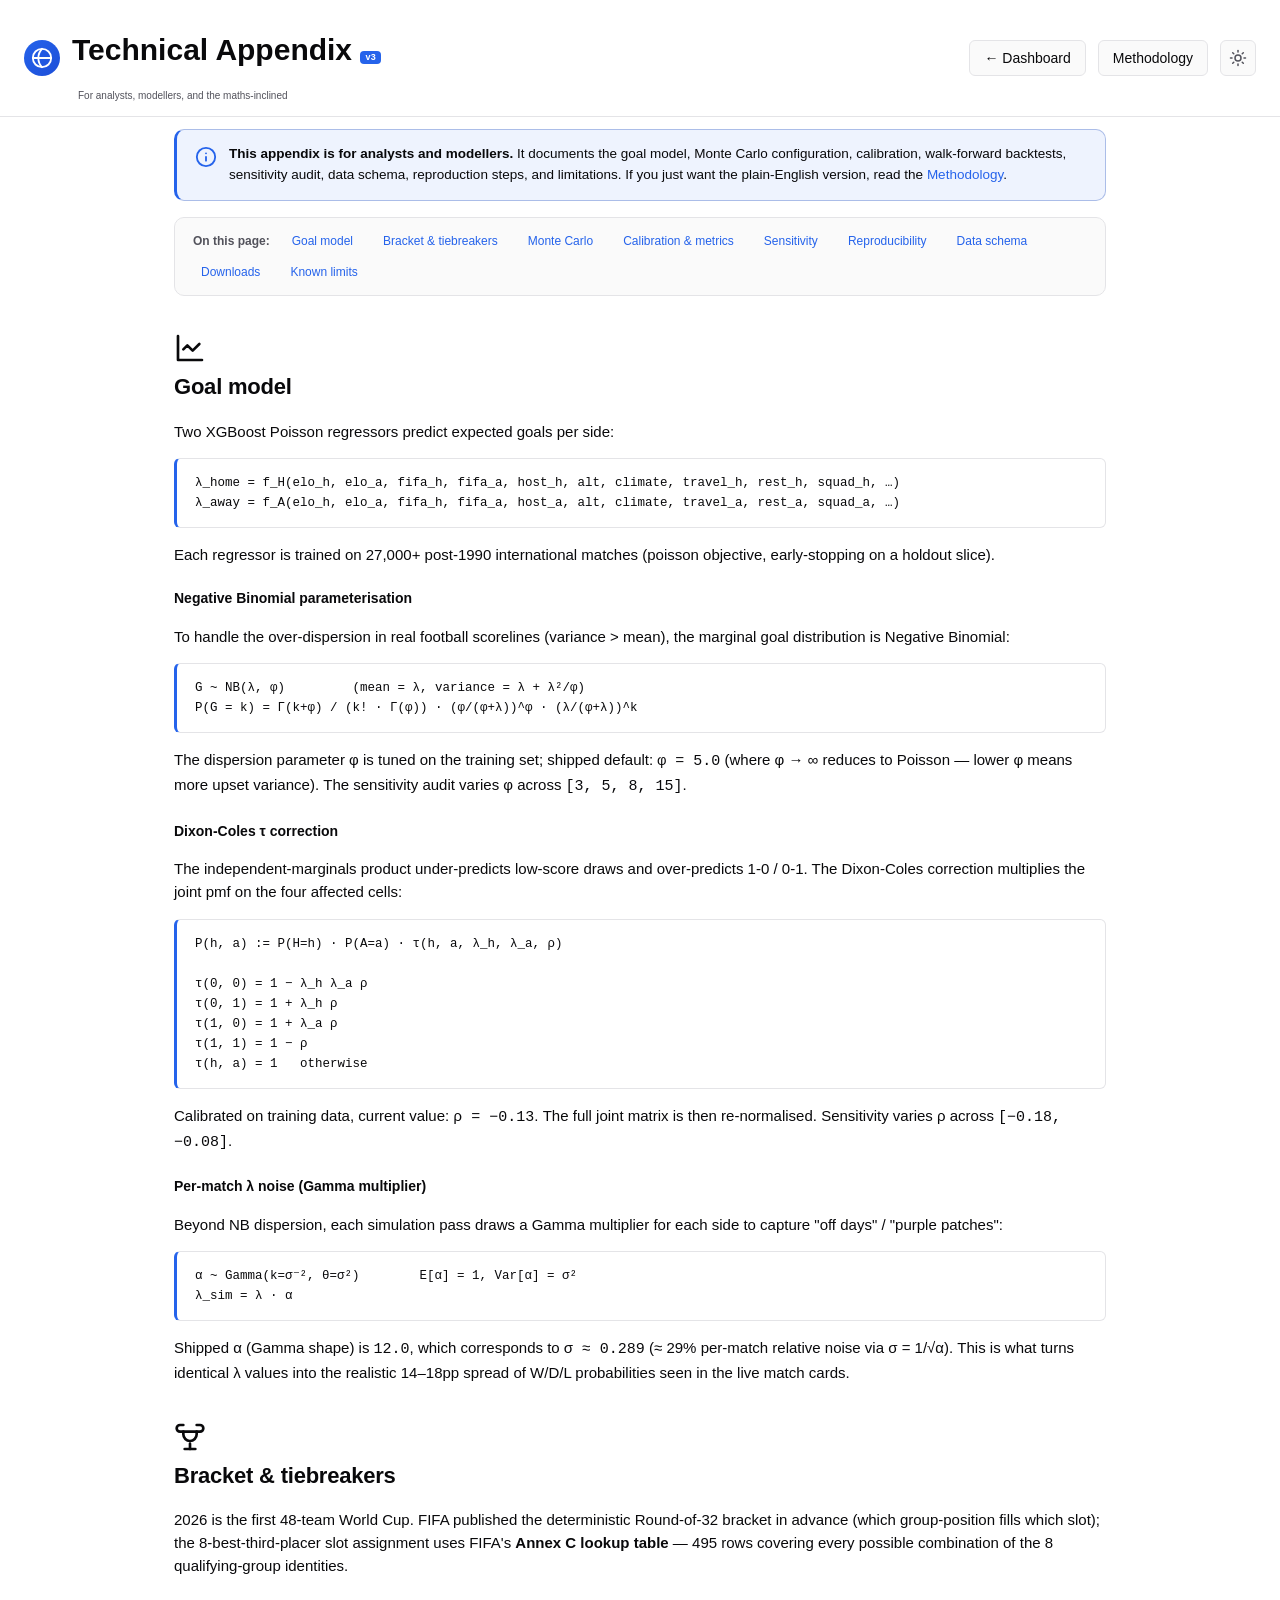
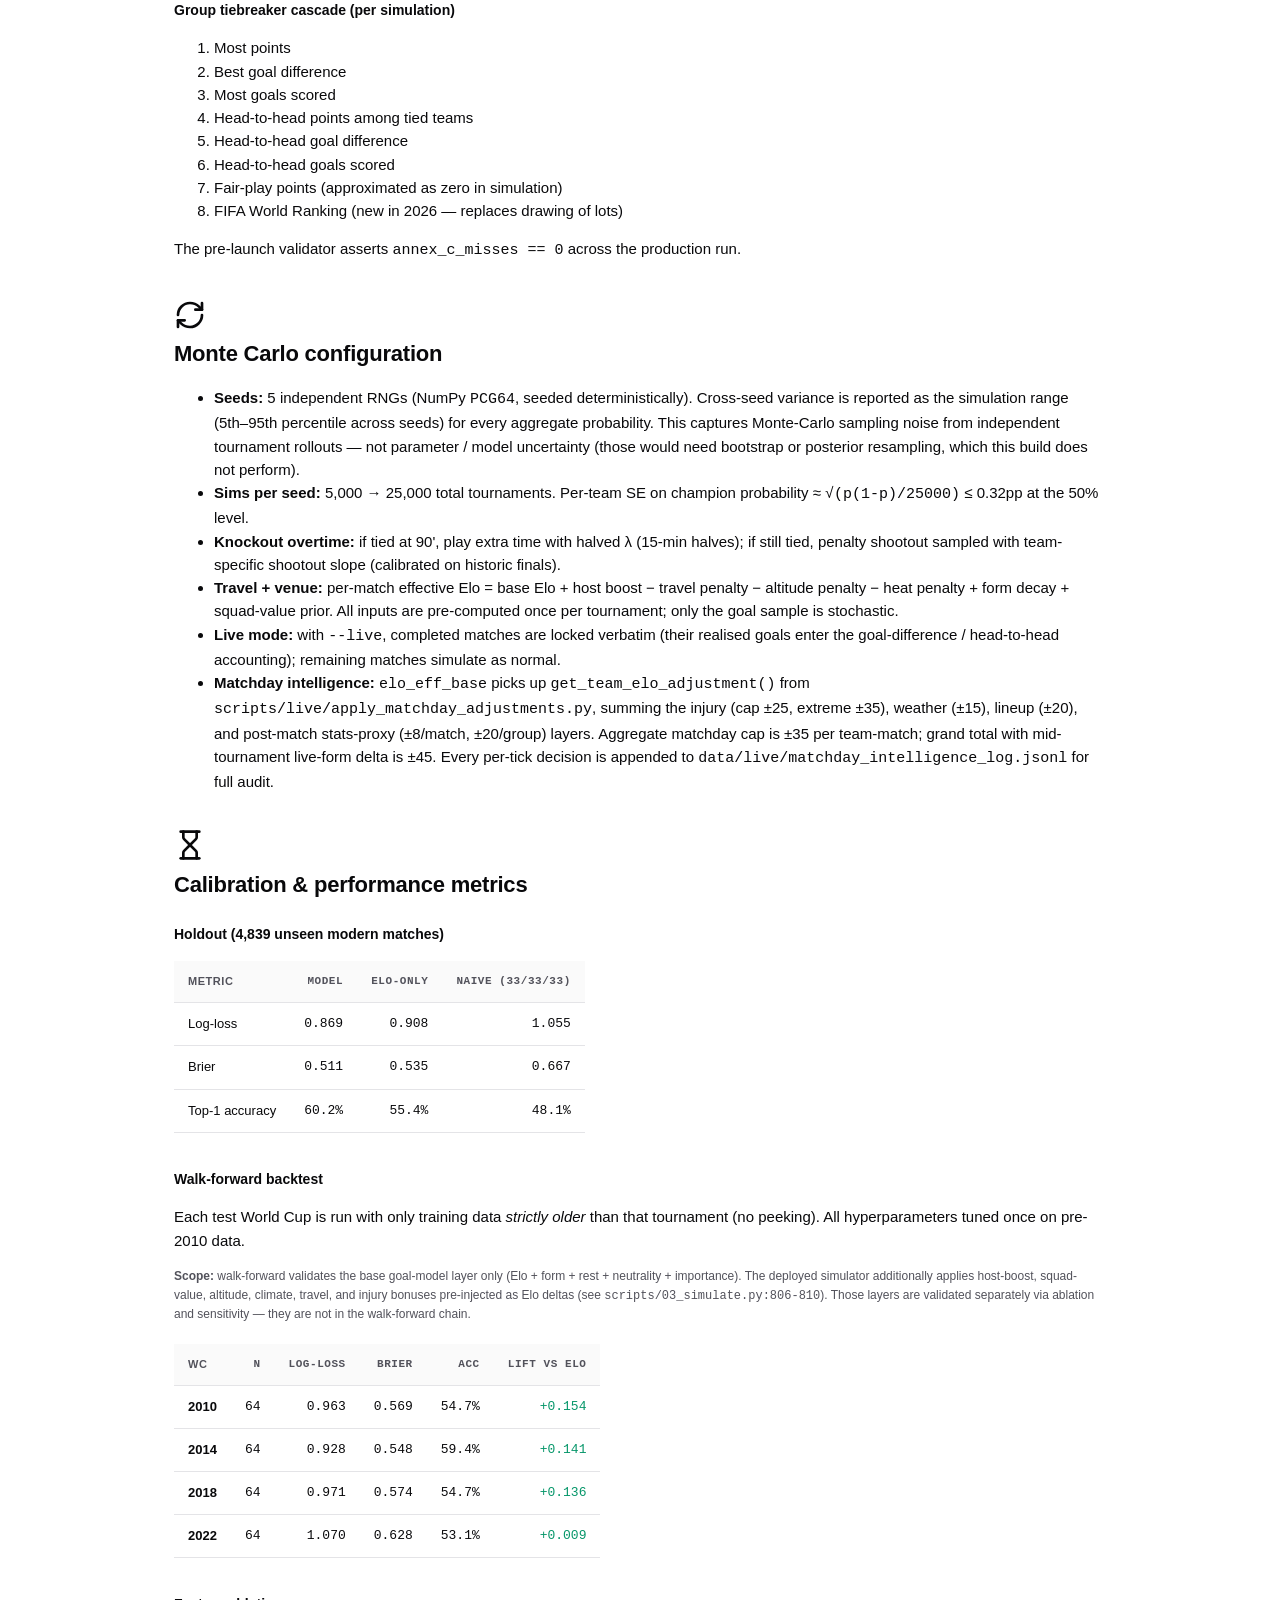
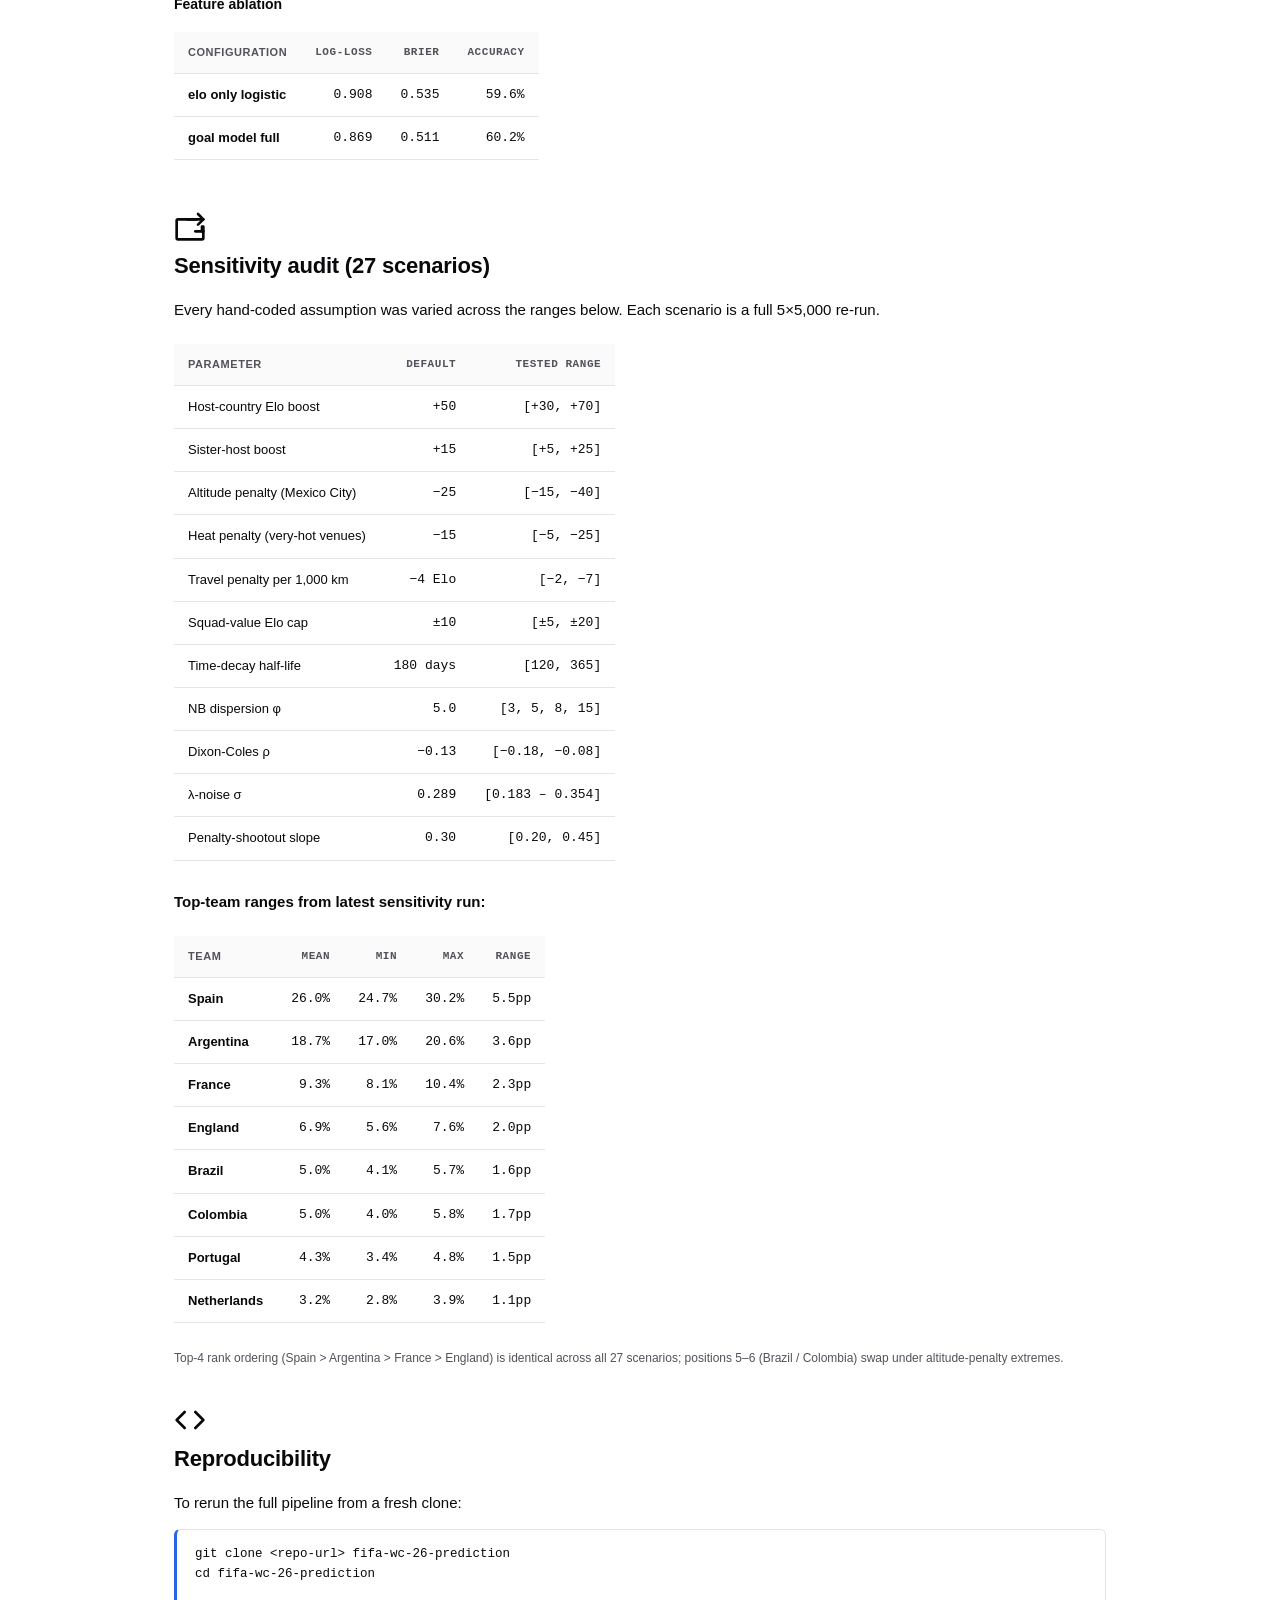
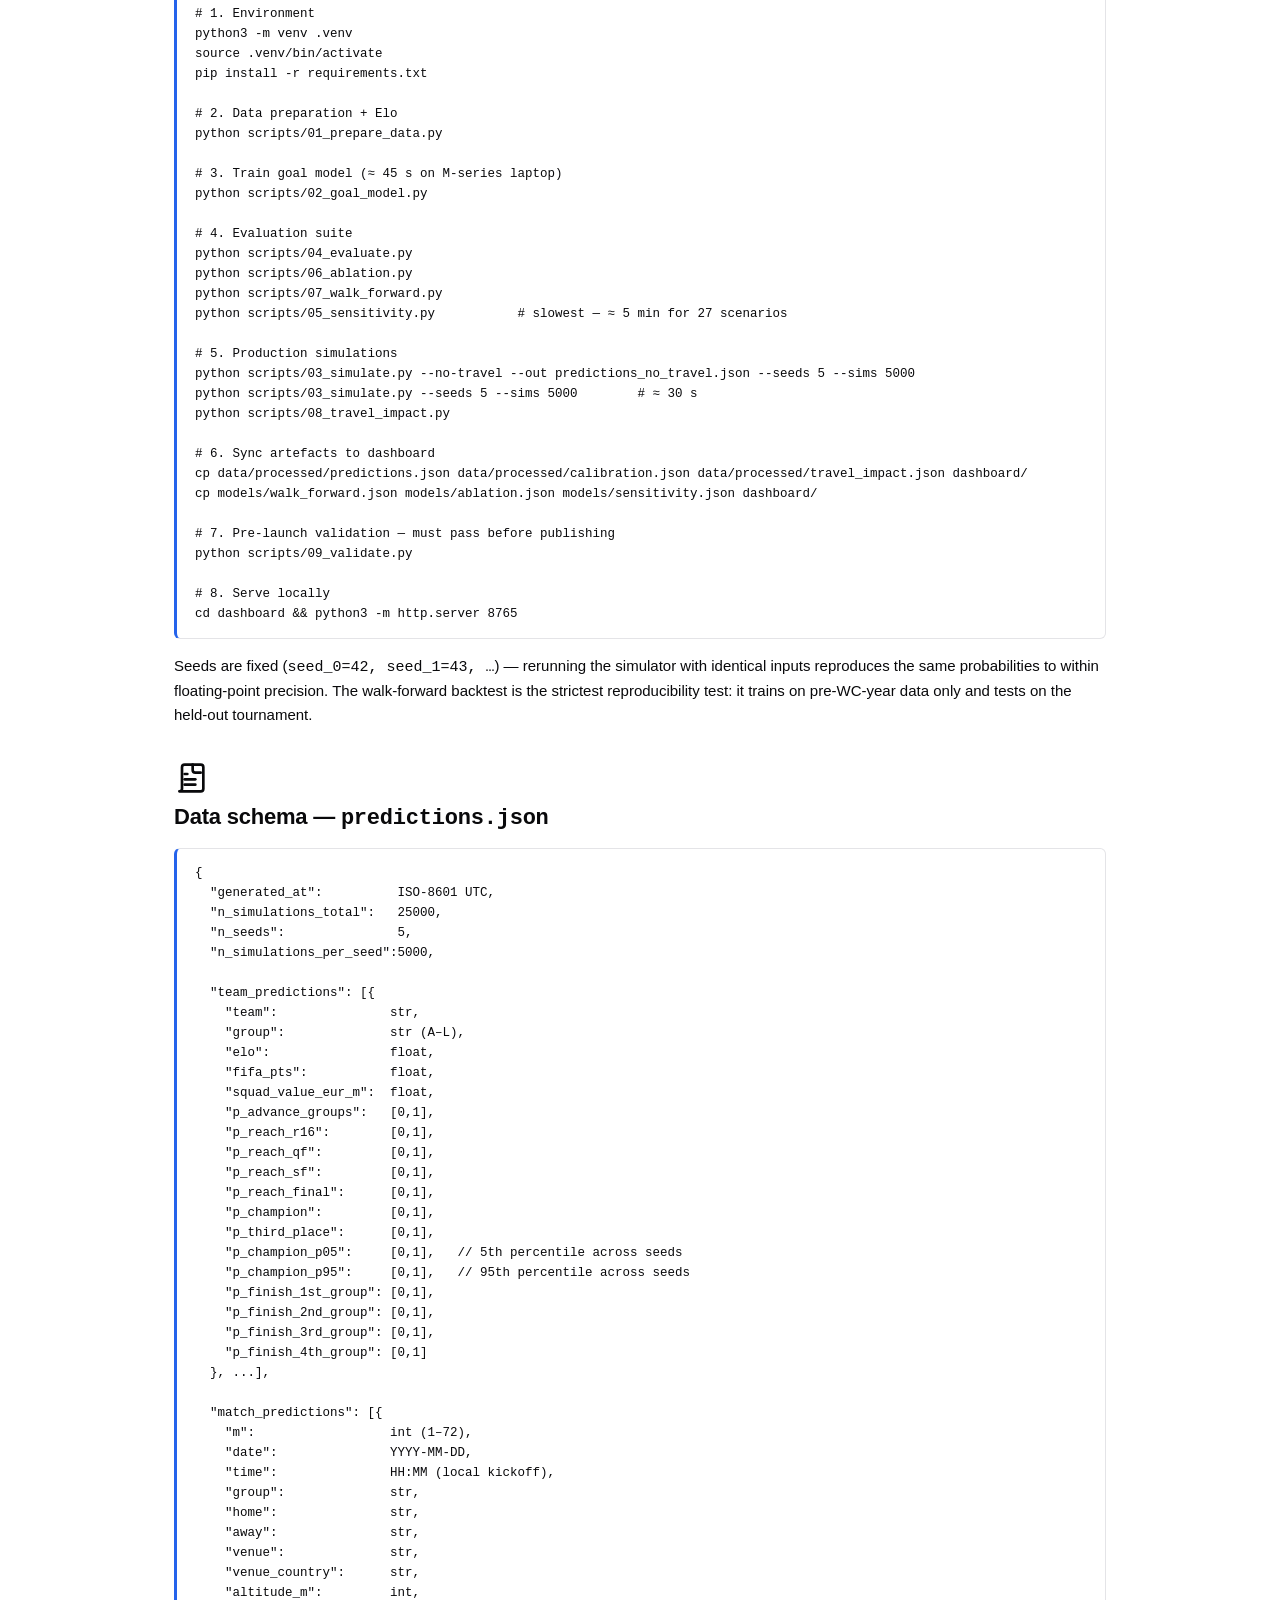
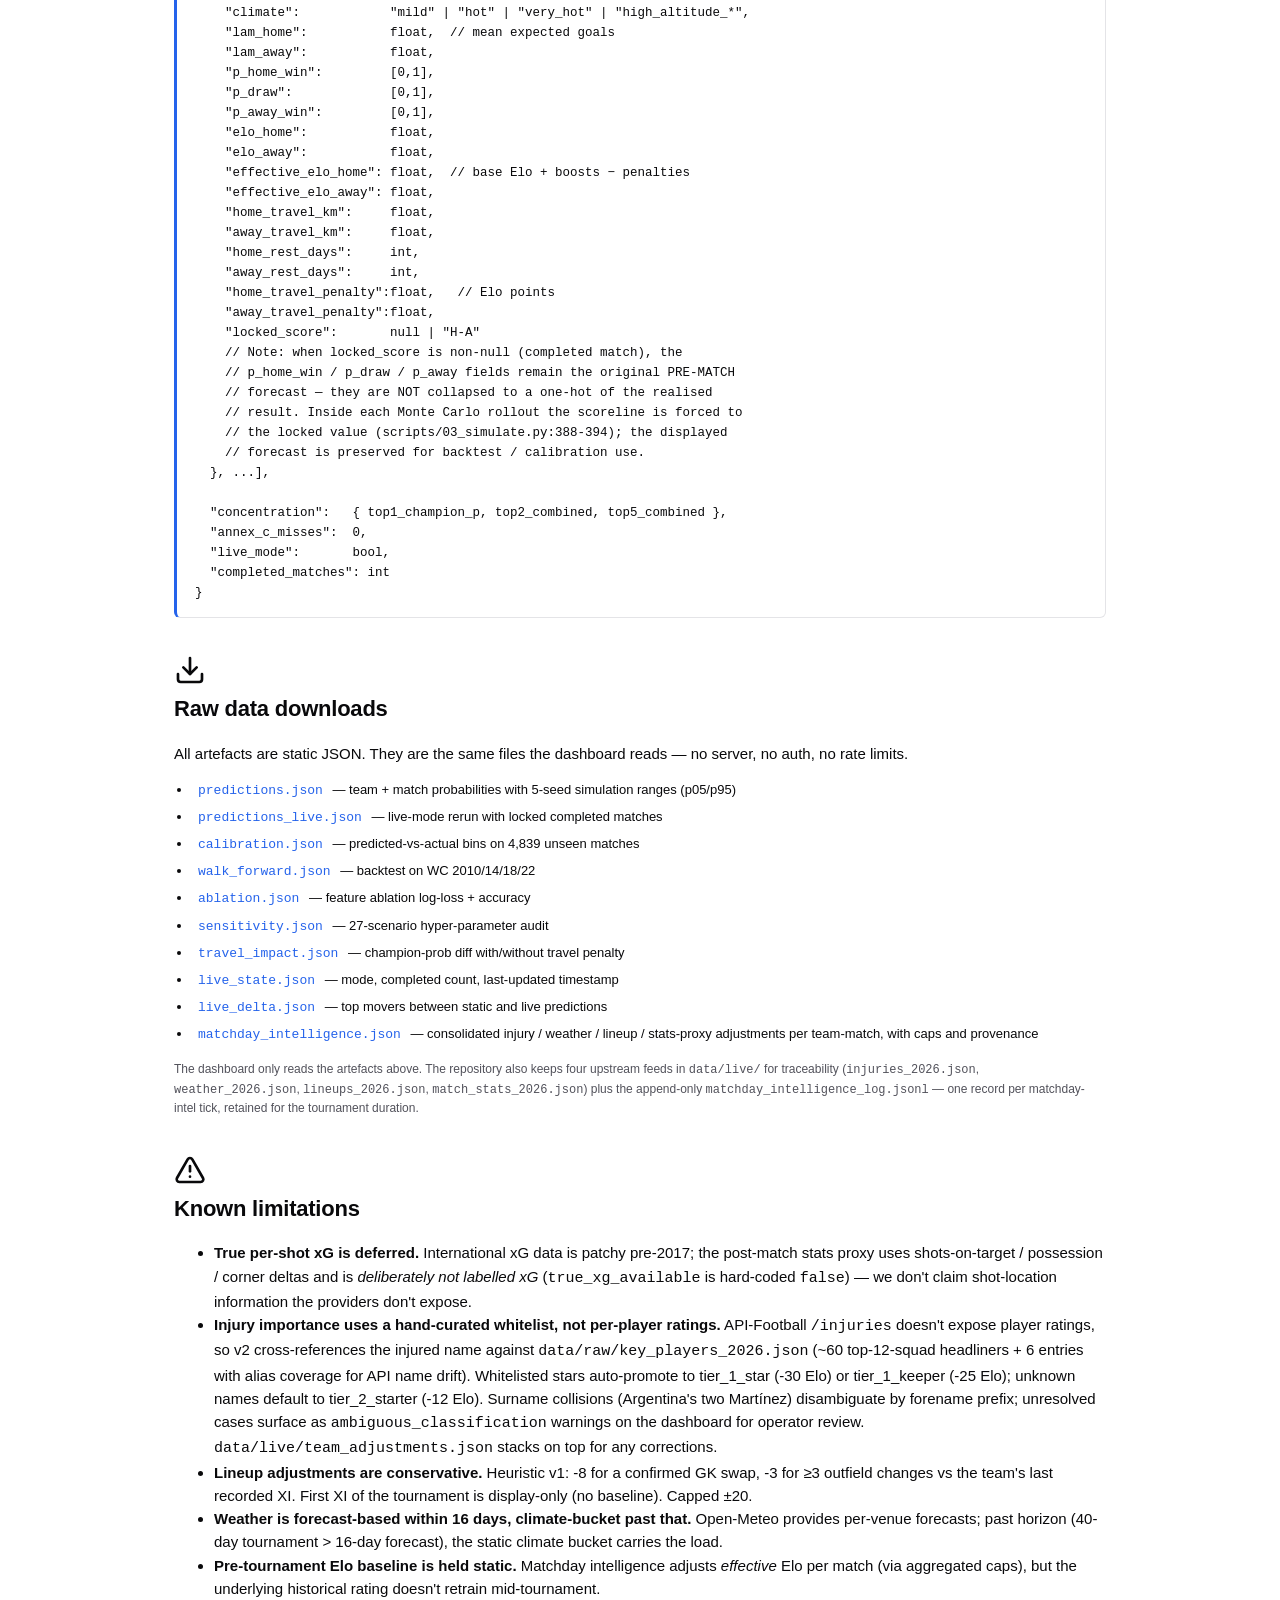
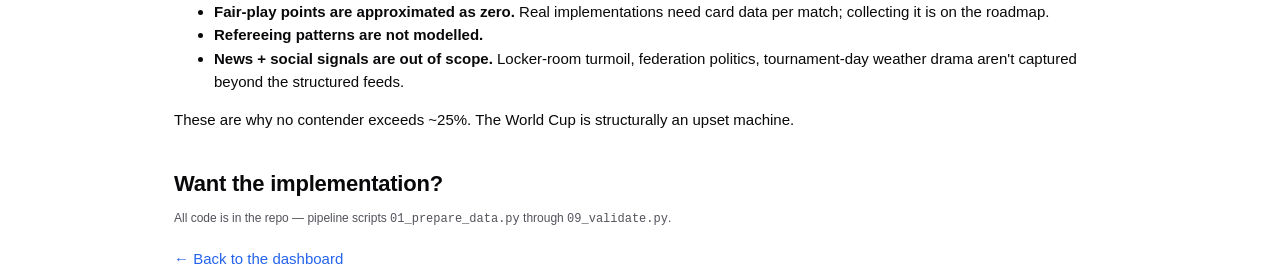
==== commit 5d2a3729: "docs+ci: calibration scope tag + 22→27 scenario count + Node-bump-done + PYTHONHASHSEED determinism " ====
--- a/dashboard/appendix.html
+++ b/dashboard/appendix.html
@@ -173,6 +173,7 @@
 
         <h3 class="apx-sub">Walk-forward backtest</h3>
         <p>Each test World Cup is run with only training data <em>strictly older</em> than that tournament (no peeking). All hyperparameters tuned once on pre-2010 data.</p>
+        <p class="muted small"><strong>Scope:</strong> walk-forward validates the base goal-model layer only (Elo + form + rest + neutrality + importance). The deployed simulator additionally applies host-boost, squad-value, altitude, climate, travel, and injury bonuses pre-injected as Elo deltas (see <code>scripts/03_simulate.py:806-810</code>). Those layers are validated separately via ablation and sensitivity — they are not in the walk-forward chain.</p>
         <div class="table-wrap"><table class="tbl apx-tbl">
           <thead><tr><th>WC</th><th class="num">N</th><th class="num">Log-loss</th><th class="num">Brier</th><th class="num">Acc</th><th class="num">Lift vs Elo</th></tr></thead>
           <tbody id="apx-wf"><tr><td colspan="6" class="muted small">Loading walk_forward.json…</td></tr></tbody>
@@ -191,7 +192,7 @@
         <svg width="32" height="32" viewBox="0 0 24 24" fill="none" stroke="currentColor" stroke-width="2" stroke-linecap="round" stroke-linejoin="round"><path d="M16 16h6"/><path d="M21 12.5V16"/><path d="M22 12.5V21a1 1 0 0 1-1 1H3a1 1 0 0 1-1-1V8a1 1 0 0 1 1-1h14"/><path d="m18 3 4 4-4 4"/><path d="M22 7H10"/></svg>
       </div>
       <div>
-        <h2>Sensitivity audit (22 scenarios)</h2>
+        <h2>Sensitivity audit (27 scenarios)</h2>
         <p>Every hand-coded assumption was varied across the ranges below. Each scenario is a full 5×5,000 re-run.</p>
         <div class="table-wrap"><table class="tbl apx-tbl">
           <thead><tr><th>Parameter</th><th class="num">Default</th><th class="num">Tested range</th></tr></thead>
@@ -214,7 +215,7 @@
           <thead><tr><th>Team</th><th class="num">Mean</th><th class="num">Min</th><th class="num">Max</th><th class="num">Range</th></tr></thead>
           <tbody id="apx-sens"><tr><td colspan="5" class="muted small">Loading sensitivity.json…</td></tr></tbody>
         </table></div>
-        <p class="muted small">Top-4 rank ordering (Spain &gt; Argentina &gt; France &gt; England) is identical across all 22 scenarios; positions 5–6 (Brazil / Colombia) swap under altitude-penalty extremes.</p>
+        <p class="muted small">Top-4 rank ordering (Spain &gt; Argentina &gt; France &gt; England) is identical across all 27 scenarios; positions 5–6 (Brazil / Colombia) swap under altitude-penalty extremes.</p>
       </div>
     </section>
 
@@ -243,7 +244,7 @@
 python scripts/04_evaluate.py
 python scripts/06_ablation.py
 python scripts/07_walk_forward.py
-python scripts/05_sensitivity.py           # slowest — ≈ 5 min for 22 scenarios
+python scripts/05_sensitivity.py           # slowest — ≈ 5 min for 27 scenarios
 
 # 5. Production simulations
 python scripts/03_simulate.py --no-travel --out predictions_no_travel.json --seeds 5 --sims 5000
@@ -323,6 +324,12 @@
     "home_travel_penalty":float,   // Elo points
     "away_travel_penalty":float,
     "locked_score":       null | "H-A"
+    // Note: when locked_score is non-null (completed match), the
+    // p_home_win / p_draw / p_away fields remain the original PRE-MATCH
+    // forecast — they are NOT collapsed to a one-hot of the realised
+    // result. Inside each Monte Carlo rollout the scoreline is forced to
+    // the locked value (scripts/03_simulate.py:388-394); the displayed
+    // forecast is preserved for backtest / calibration use.
   }, ...],
 
   "concentration":   { top1_champion_p, top2_combined, top5_combined },
@@ -346,7 +353,7 @@
           <li><a href="./calibration.json" download><code>calibration.json</code></a> — predicted-vs-actual bins on 4,839 unseen matches</li>
           <li><a href="./walk_forward.json" download><code>walk_forward.json</code></a> — backtest on WC 2010/14/18/22</li>
           <li><a href="./ablation.json" download><code>ablation.json</code></a> — feature ablation log-loss + accuracy</li>
-          <li><a href="./sensitivity.json" download><code>sensitivity.json</code></a> — 22-scenario hyper-parameter audit</li>
+          <li><a href="./sensitivity.json" download><code>sensitivity.json</code></a> — 27-scenario hyper-parameter audit</li>
           <li><a href="./travel_impact.json" download><code>travel_impact.json</code></a> — champion-prob diff with/without travel penalty</li>
           <li><a href="./live_state.json" download><code>live_state.json</code></a> — mode, completed count, last-updated timestamp</li>
           <li><a href="./live_delta.json" download><code>live_delta.json</code></a> — top movers between static and live predictions</li>
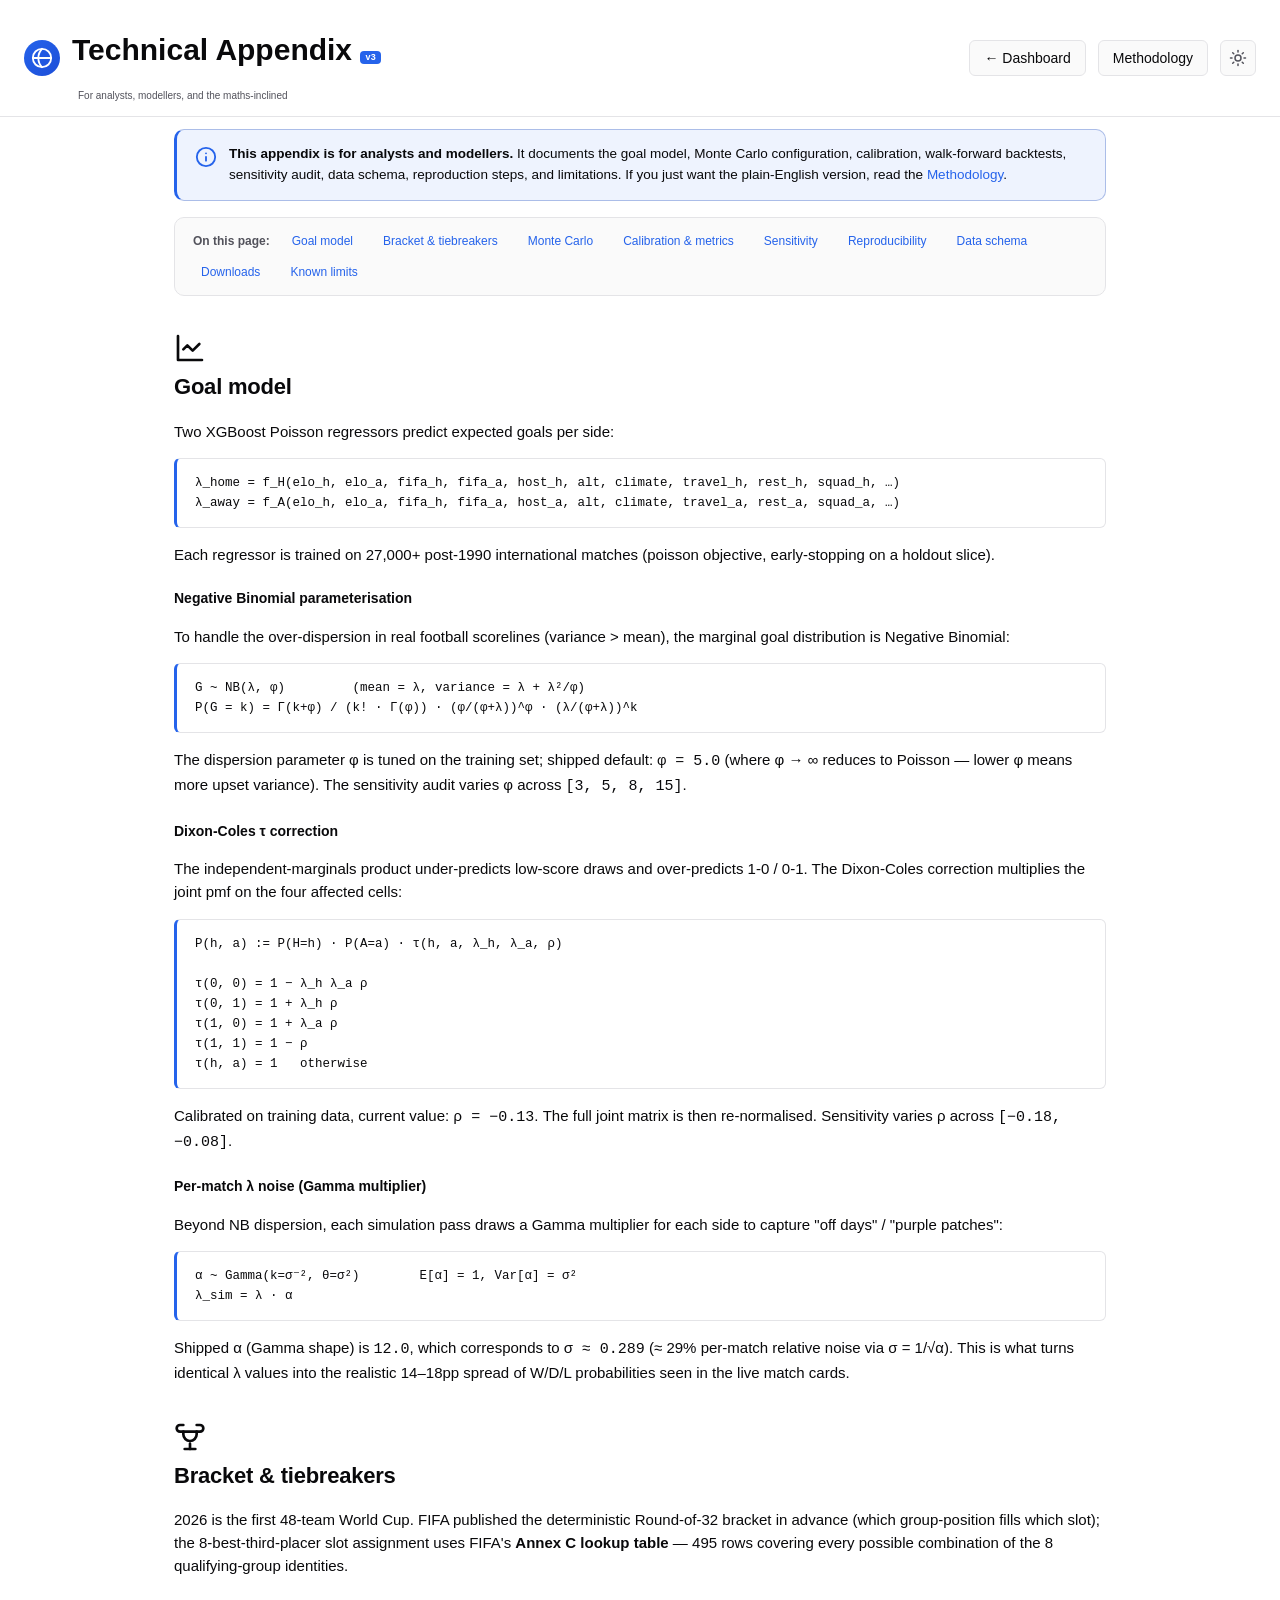
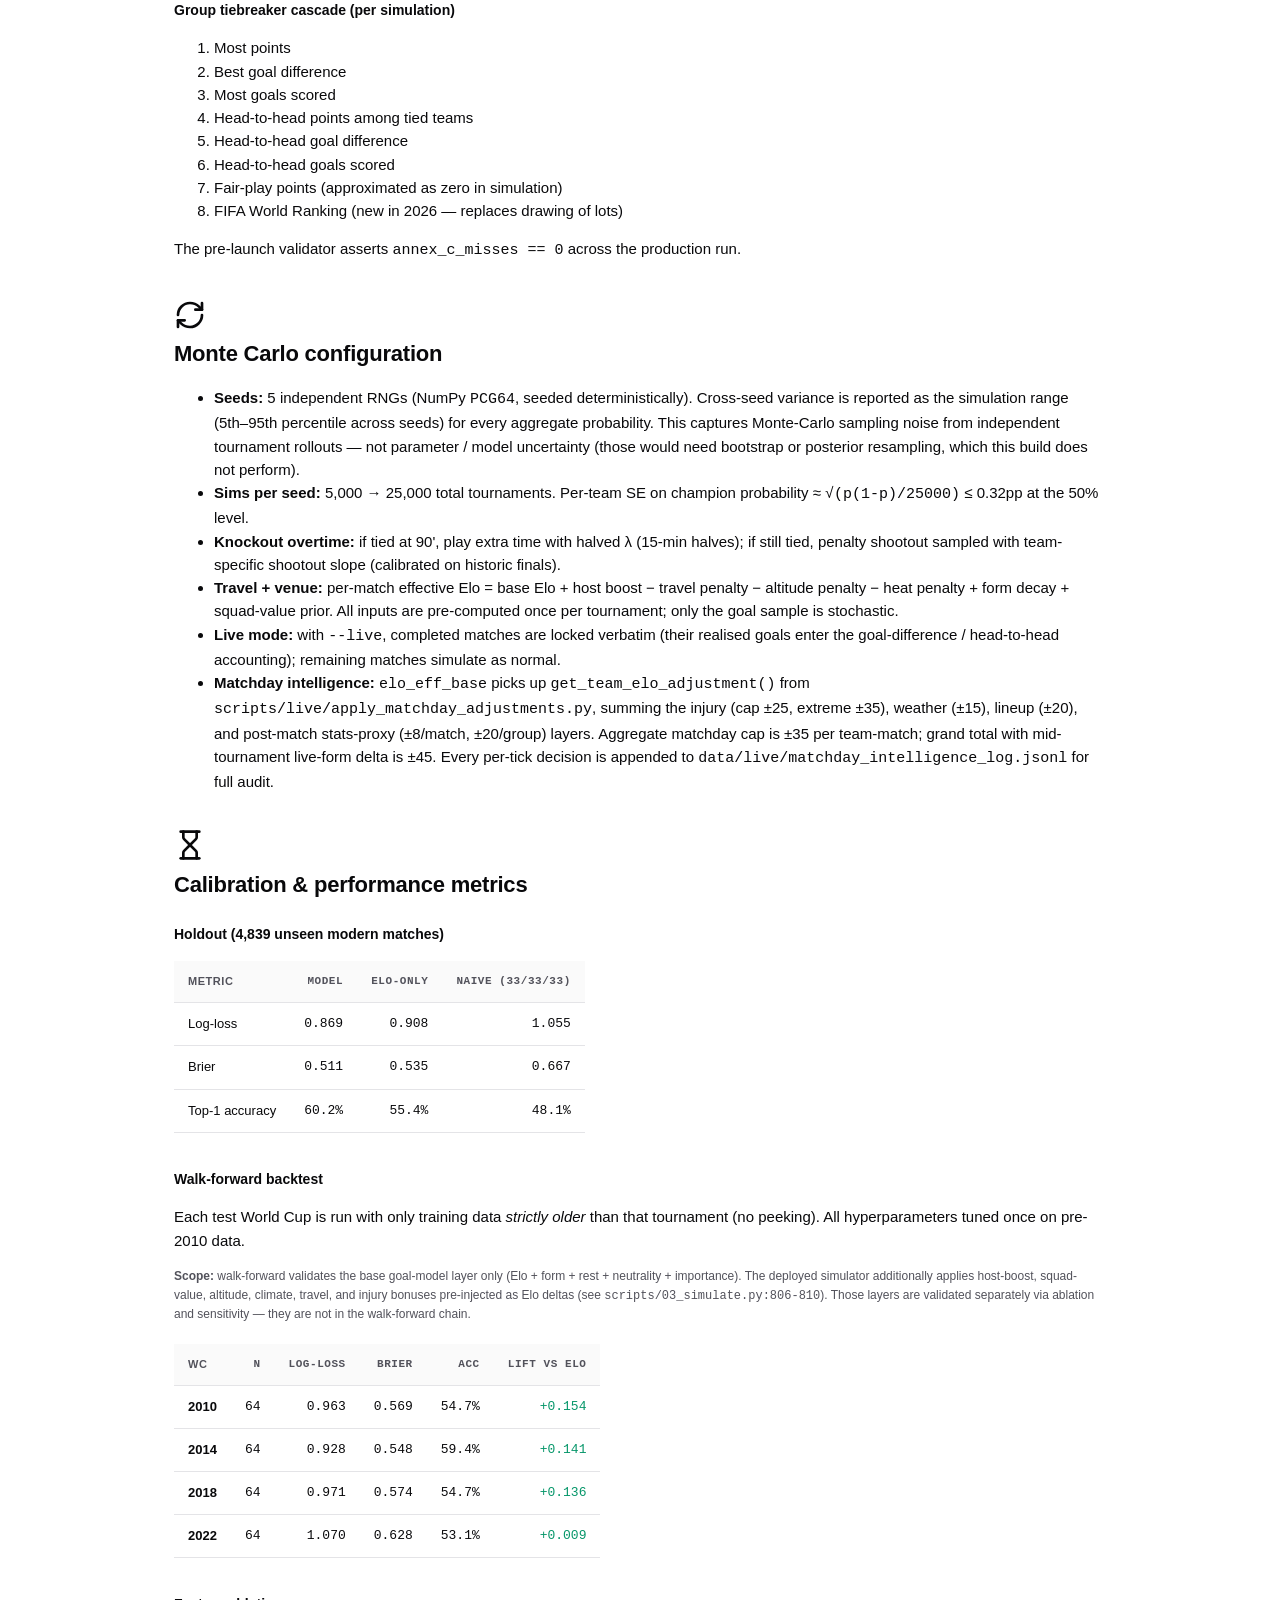
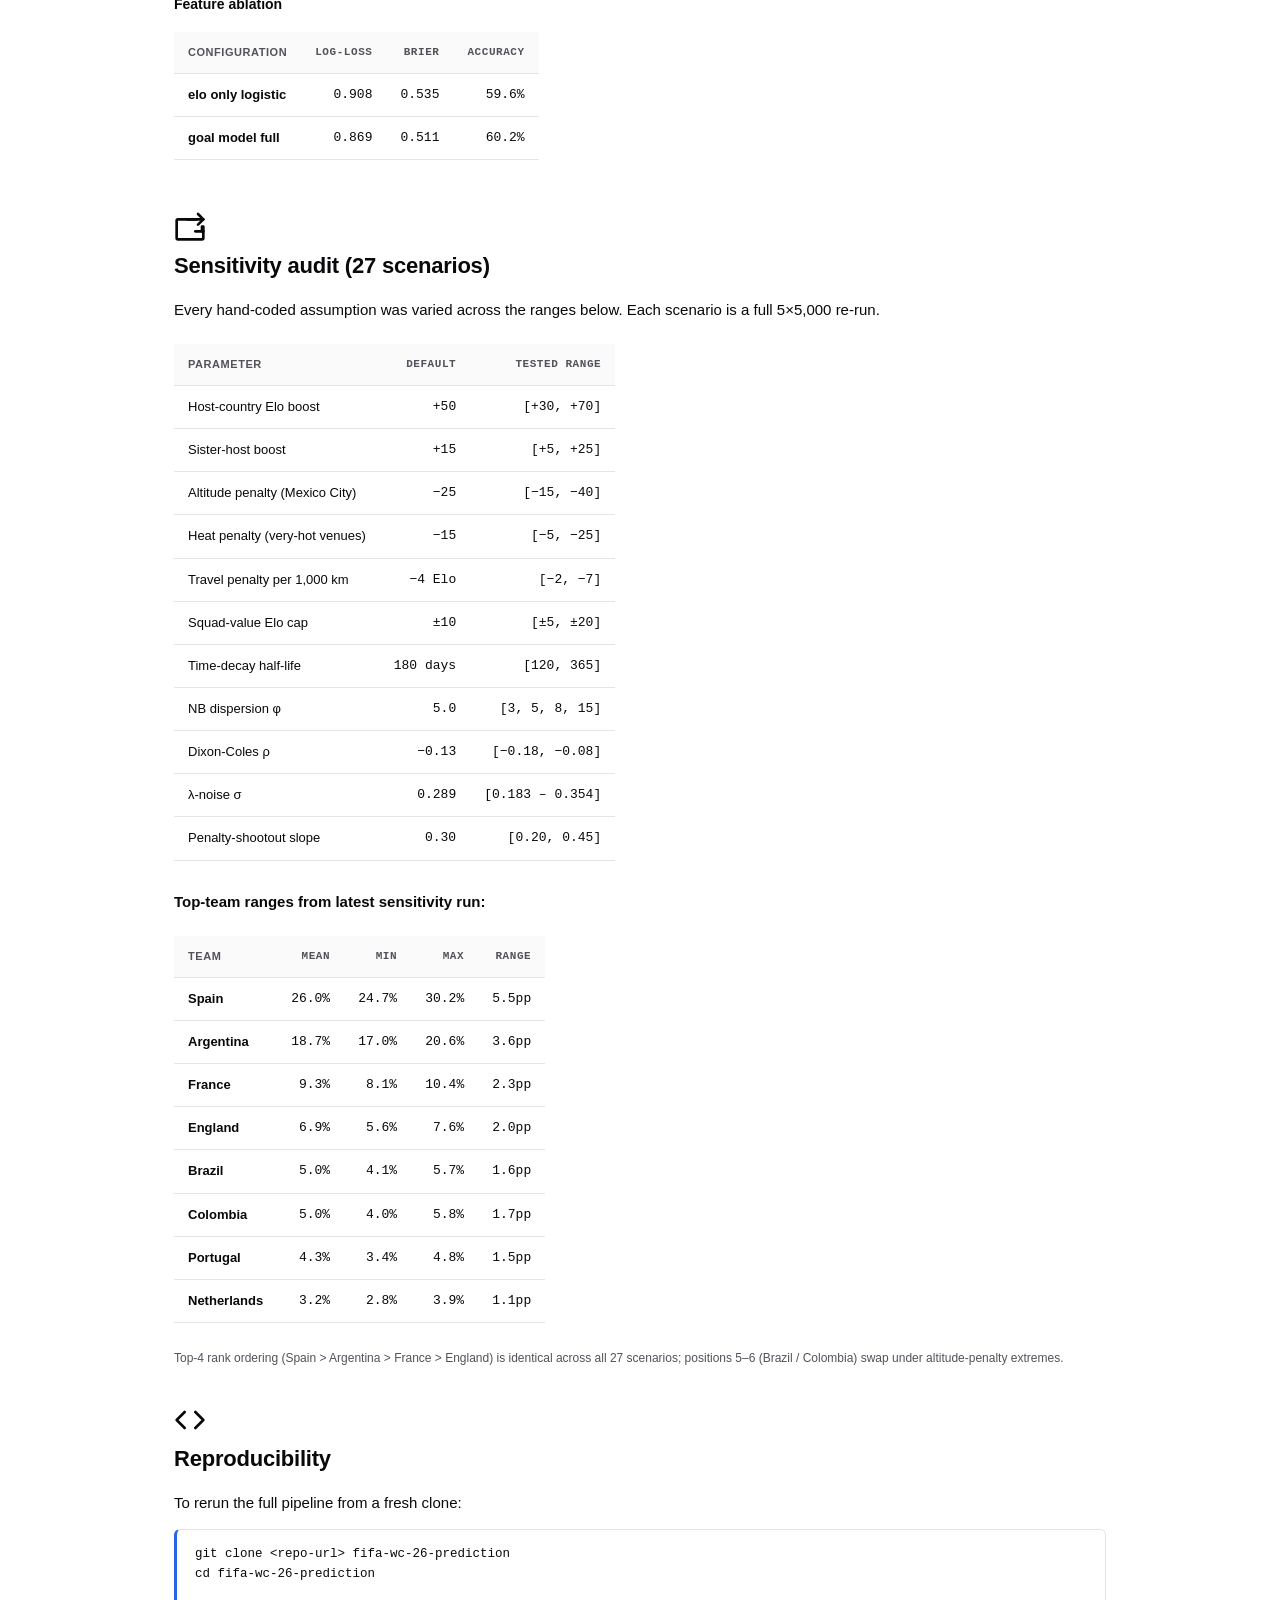
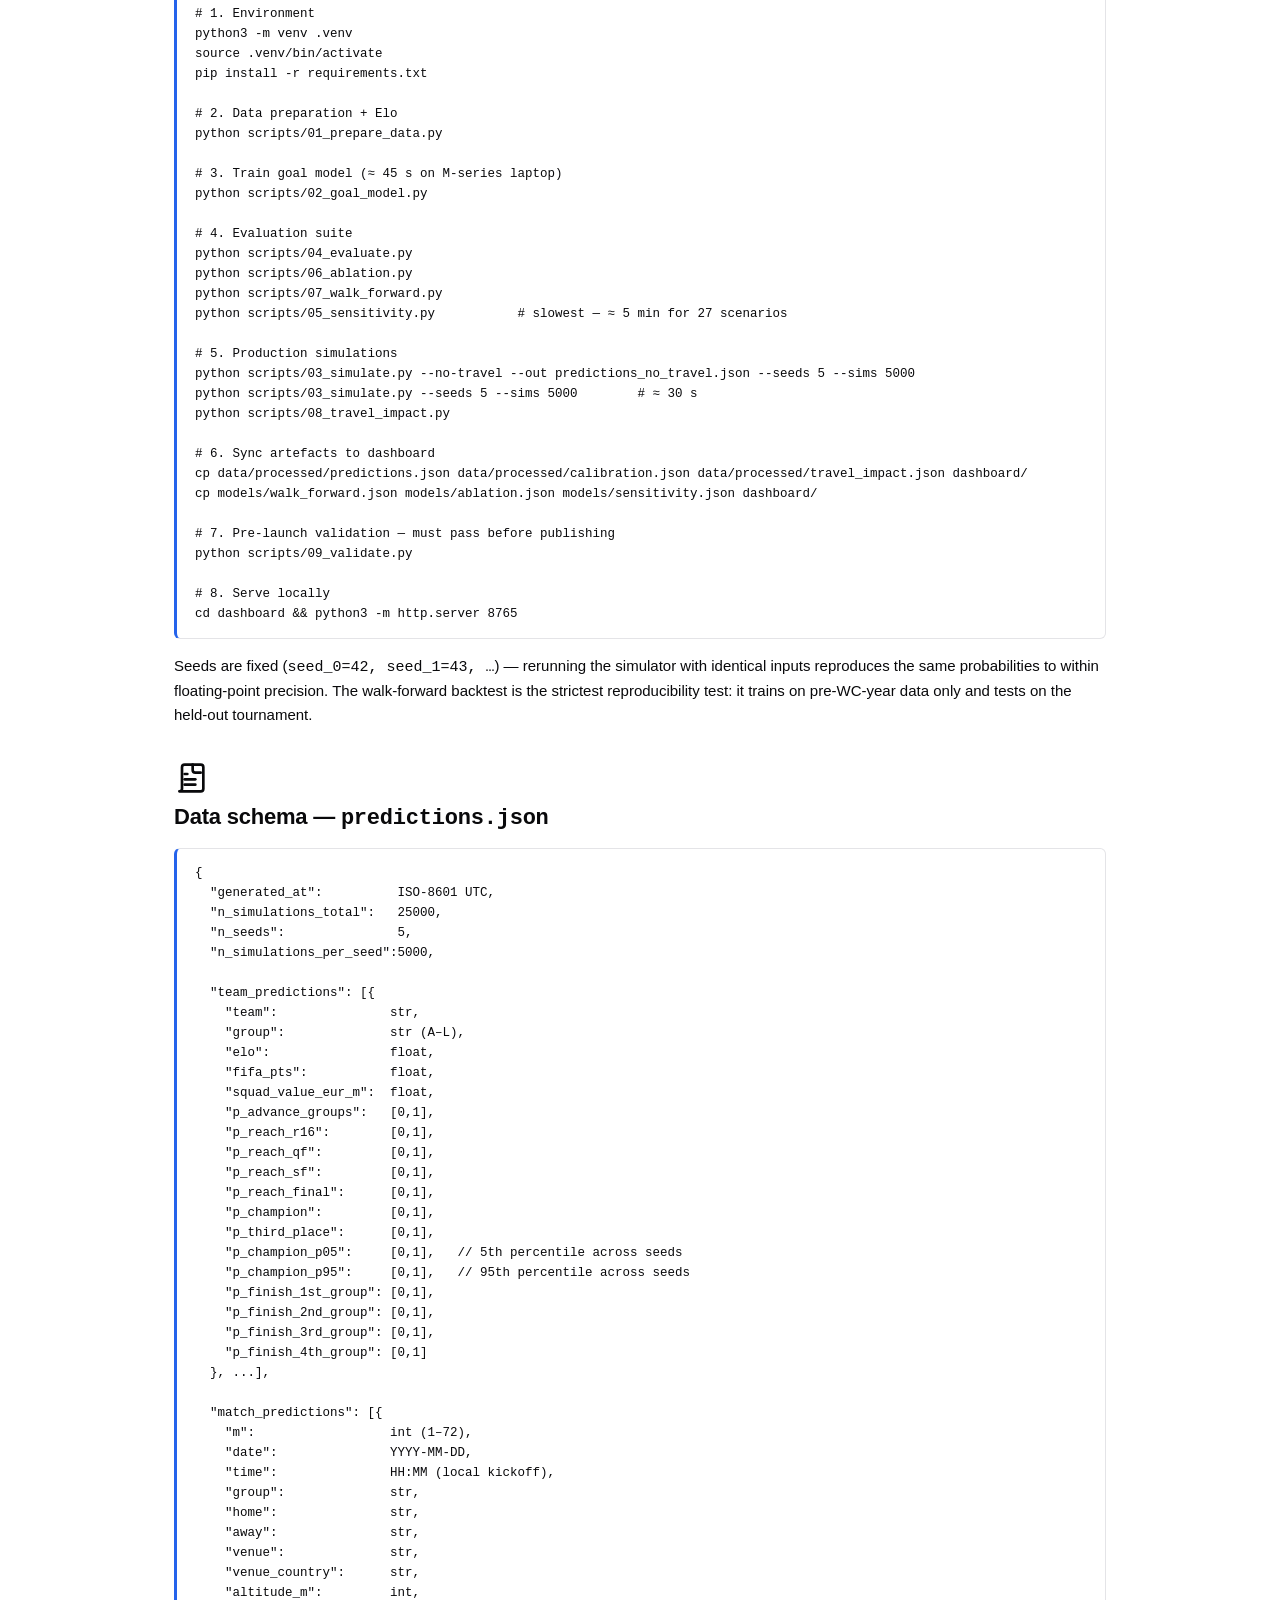
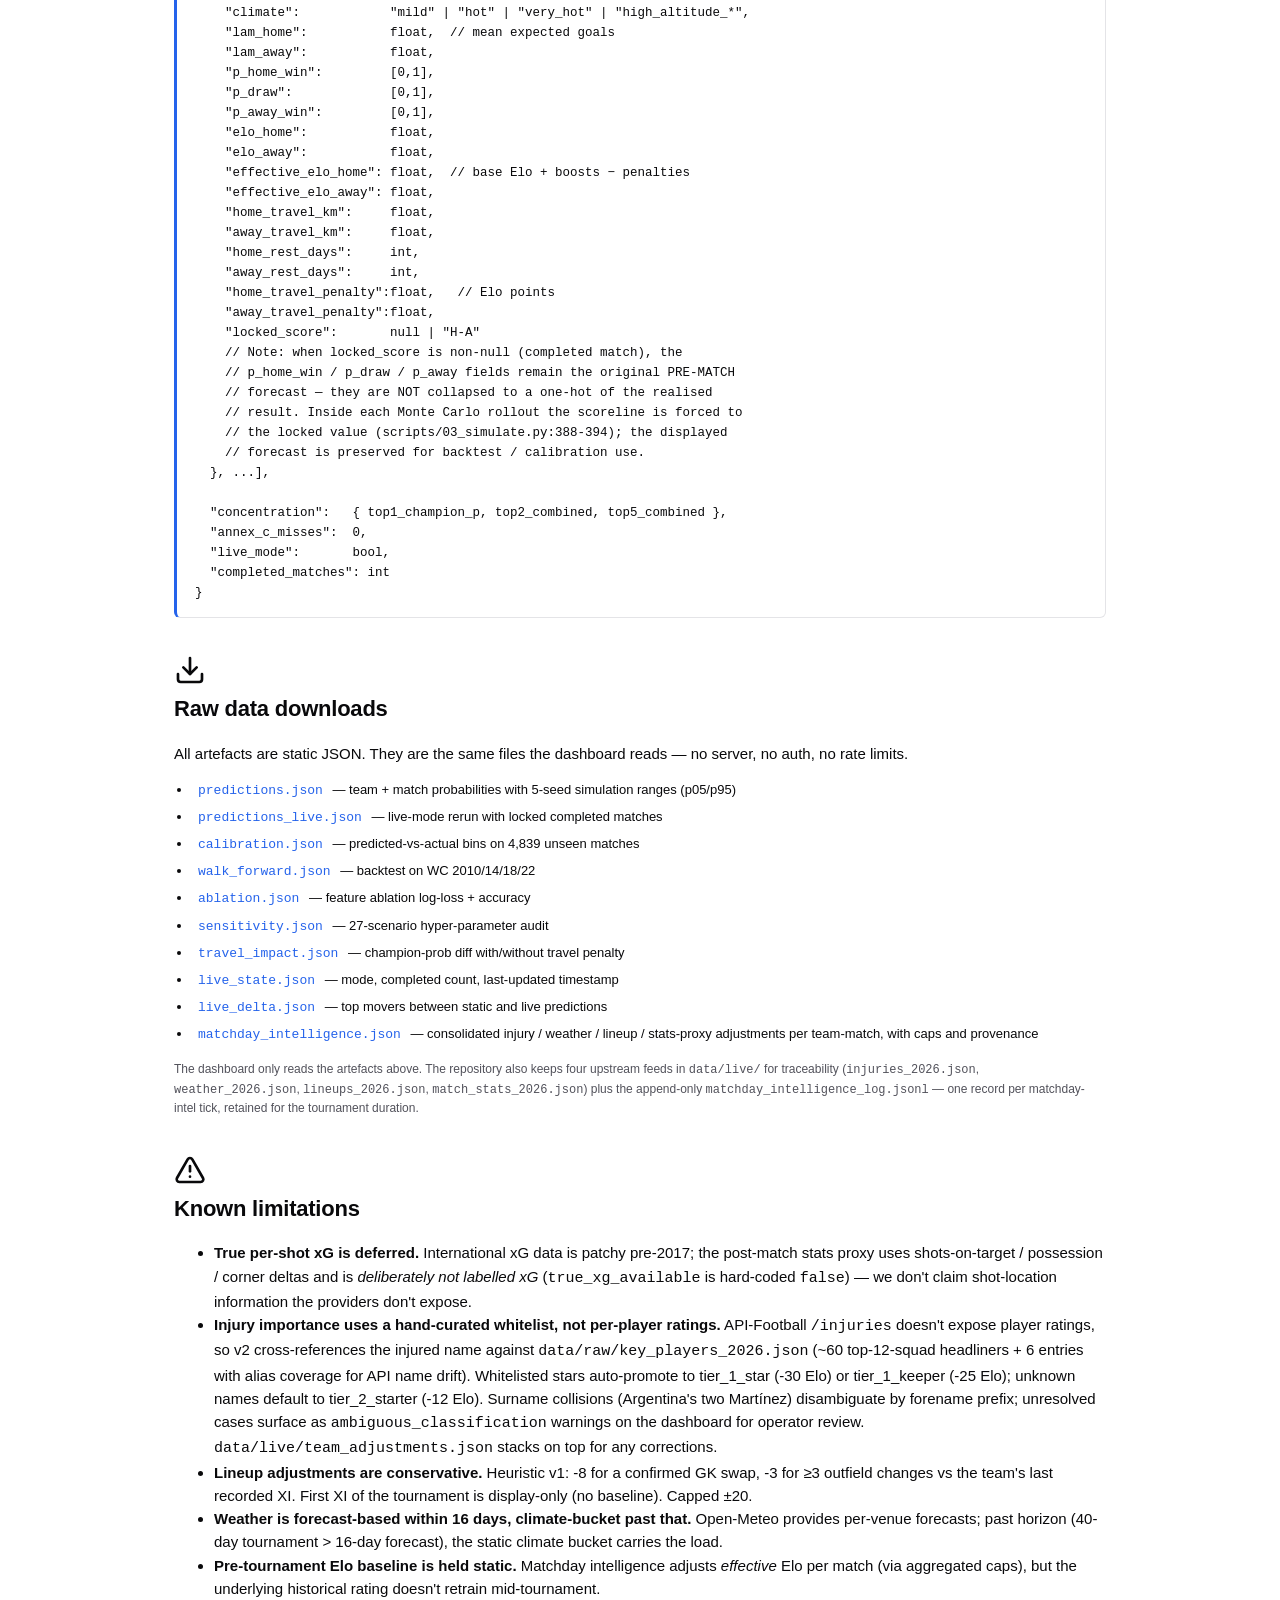
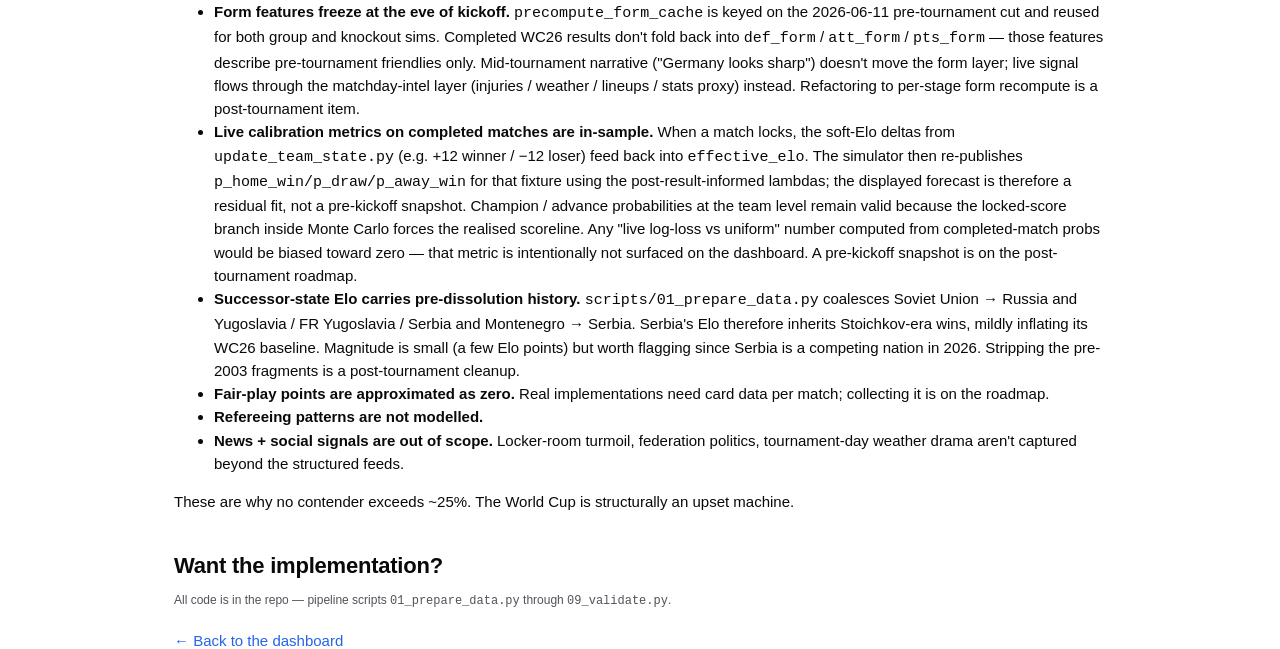
==== commit e8c81809: "robust: tz-aware weather + Dixon-Coles τ guard + matchday-intel hash fix + Patch Q CI gate Round 16 " ====
--- a/dashboard/appendix.html
+++ b/dashboard/appendix.html
@@ -381,6 +381,9 @@
           <li><strong>Lineup adjustments are conservative.</strong> Heuristic v1: -8 for a confirmed GK swap, -3 for ≥3 outfield changes vs the team's last recorded XI. First XI of the tournament is display-only (no baseline). Capped ±20.</li>
           <li><strong>Weather is forecast-based within 16 days, climate-bucket past that.</strong> Open-Meteo provides per-venue forecasts; past horizon (40-day tournament &gt; 16-day forecast), the static climate bucket carries the load.</li>
           <li><strong>Pre-tournament Elo baseline is held static.</strong> Matchday intelligence adjusts <em>effective</em> Elo per match (via aggregated caps), but the underlying historical rating doesn't retrain mid-tournament.</li>
+          <li><strong>Form features freeze at the eve of kickoff.</strong> <code>precompute_form_cache</code> is keyed on the 2026-06-11 pre-tournament cut and reused for both group and knockout sims. Completed WC26 results don't fold back into <code>def_form</code> / <code>att_form</code> / <code>pts_form</code> — those features describe pre-tournament friendlies only. Mid-tournament narrative ("Germany looks sharp") doesn't move the form layer; live signal flows through the matchday-intel layer (injuries / weather / lineups / stats proxy) instead. Refactoring to per-stage form recompute is a post-tournament item.</li>
+          <li><strong>Live calibration metrics on completed matches are in-sample.</strong> When a match locks, the soft-Elo deltas from <code>update_team_state.py</code> (e.g. +12 winner / −12 loser) feed back into <code>effective_elo</code>. The simulator then re-publishes <code>p_home_win/p_draw/p_away_win</code> for that fixture using the post-result-informed lambdas; the displayed forecast is therefore a residual fit, not a pre-kickoff snapshot. Champion / advance probabilities at the team level remain valid because the locked-score branch inside Monte Carlo forces the realised scoreline. Any "live log-loss vs uniform" number computed from completed-match probs would be biased toward zero — that metric is intentionally not surfaced on the dashboard. A pre-kickoff snapshot is on the post-tournament roadmap.</li>
+          <li><strong>Successor-state Elo carries pre-dissolution history.</strong> <code>scripts/01_prepare_data.py</code> coalesces Soviet Union → Russia and Yugoslavia / FR Yugoslavia / Serbia and Montenegro → Serbia. Serbia's Elo therefore inherits Stoichkov-era wins, mildly inflating its WC26 baseline. Magnitude is small (a few Elo points) but worth flagging since Serbia is a competing nation in 2026. Stripping the pre-2003 fragments is a post-tournament cleanup.</li>
           <li><strong>Fair-play points are approximated as zero.</strong> Real implementations need card data per match; collecting it is on the roadmap.</li>
           <li><strong>Refereeing patterns are not modelled.</strong></li>
           <li><strong>News + social signals are out of scope.</strong> Locker-room turmoil, federation politics, tournament-day weather drama aren't captured beyond the structured feeds.</li>
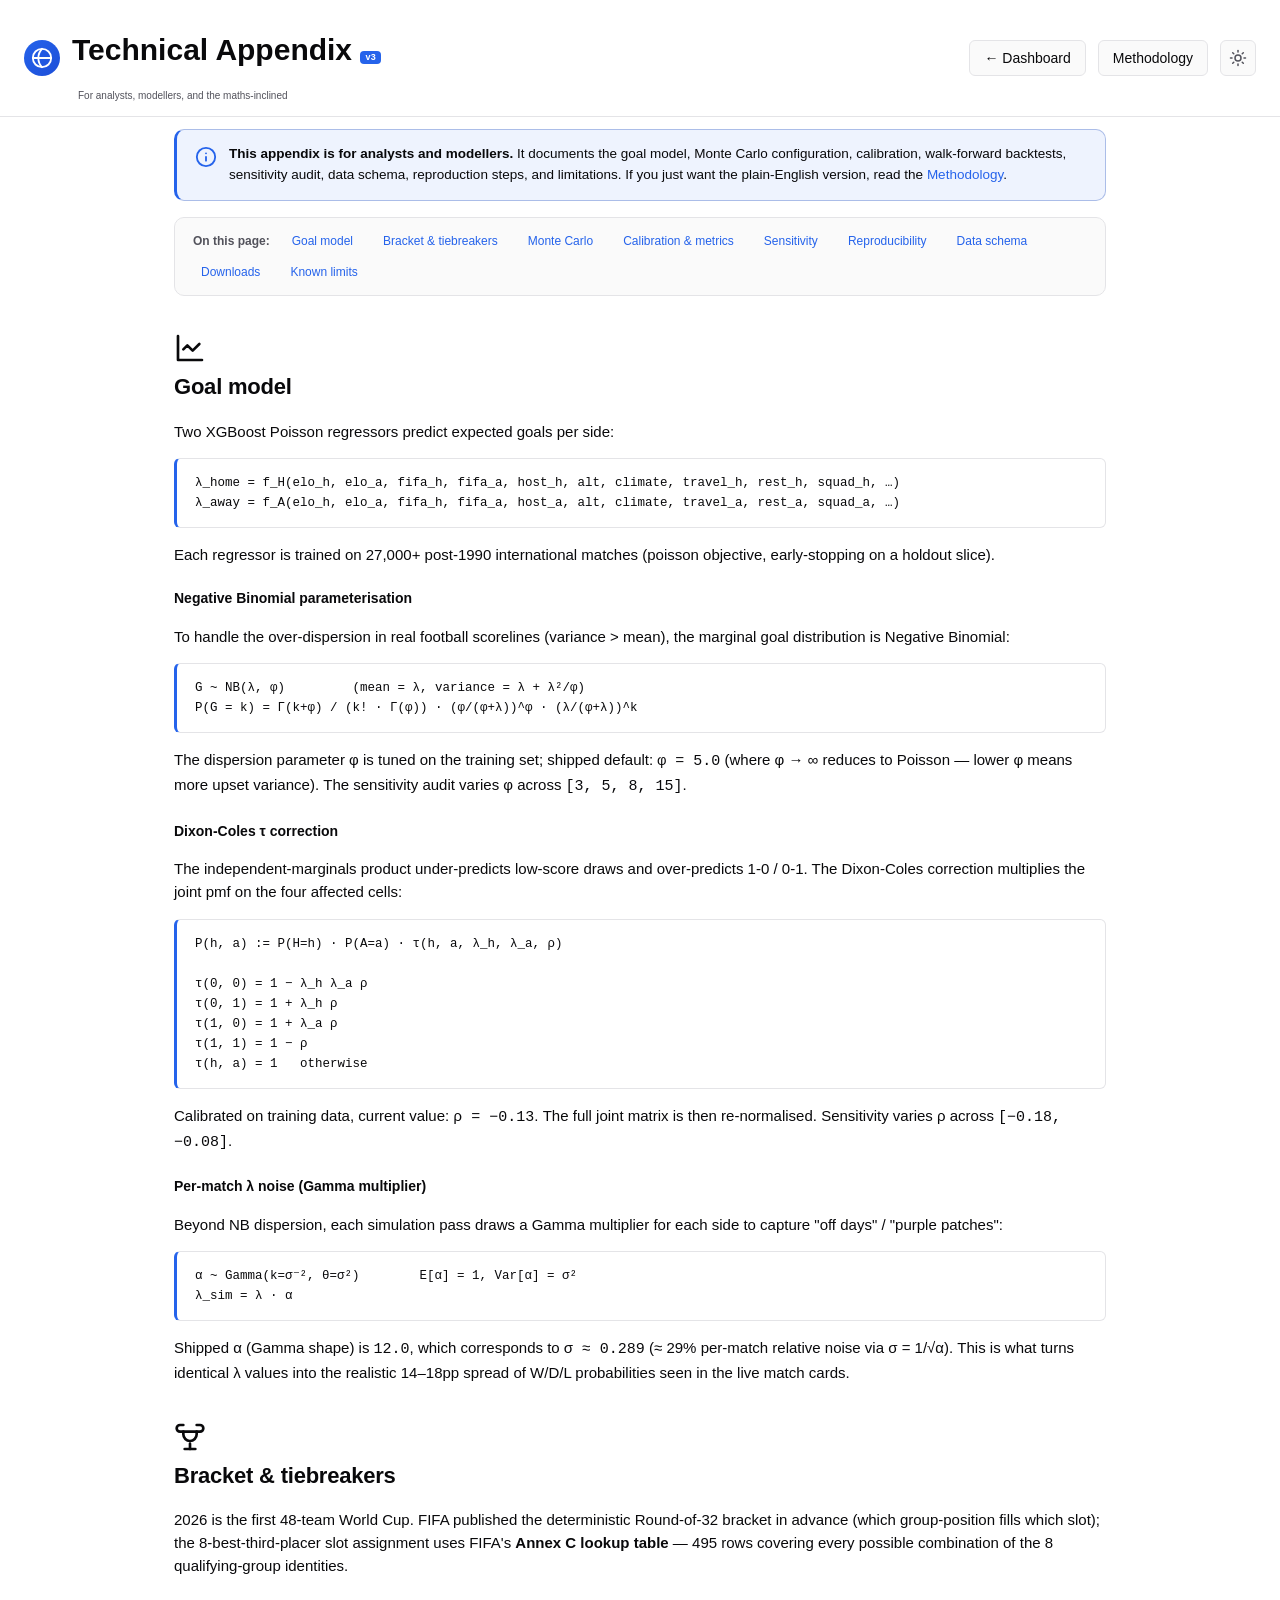
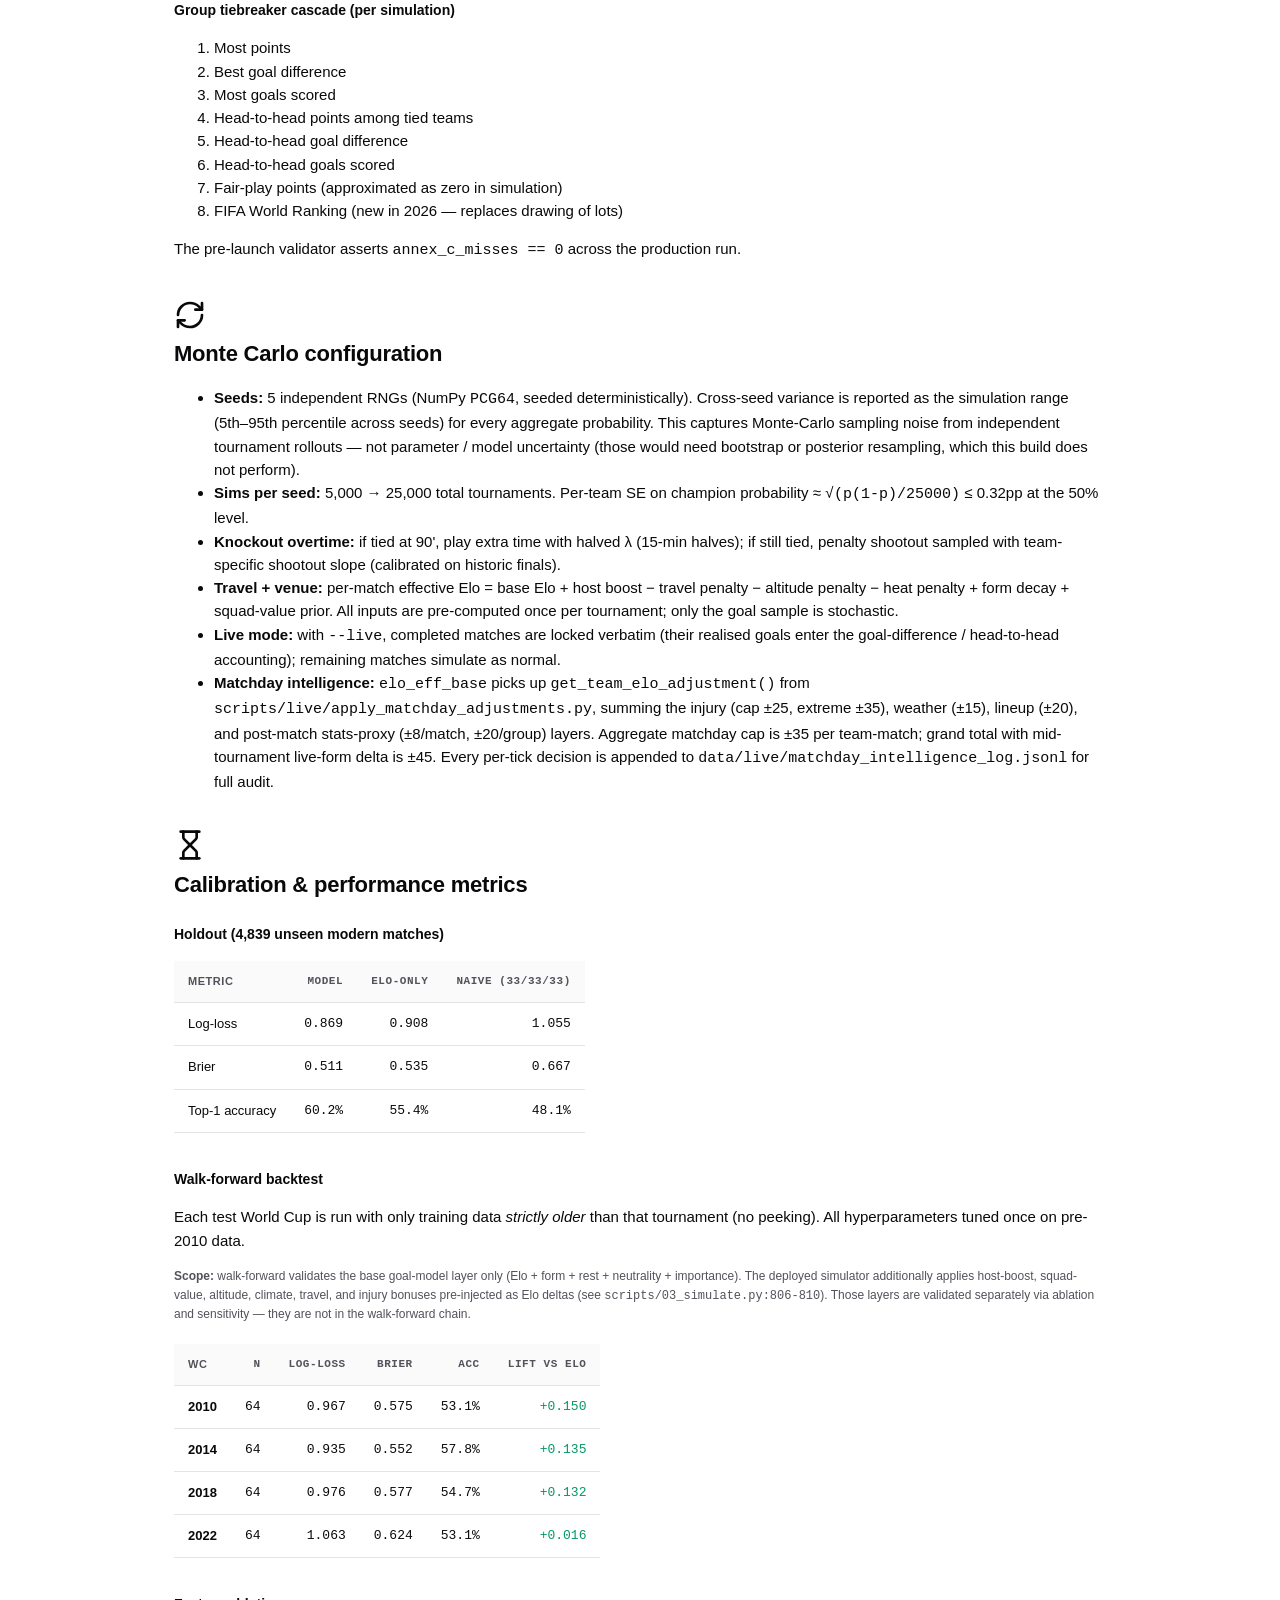
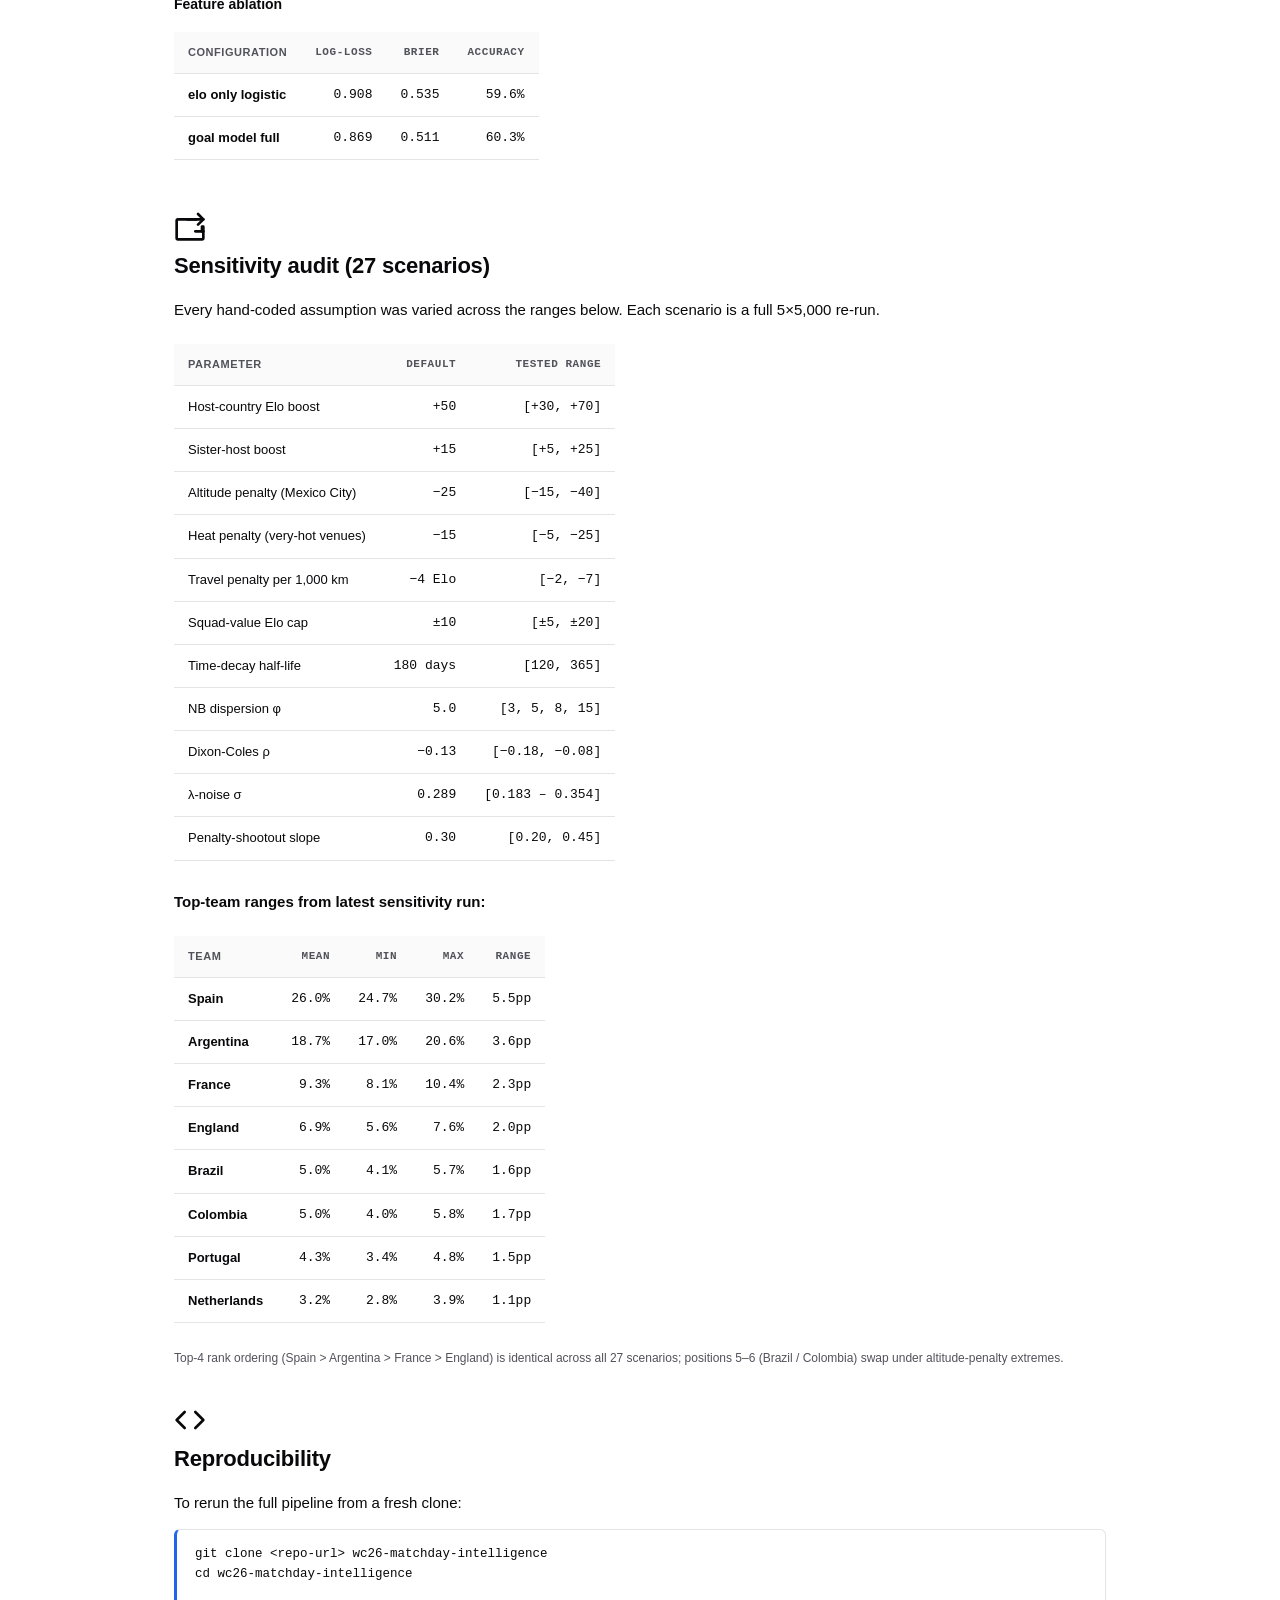
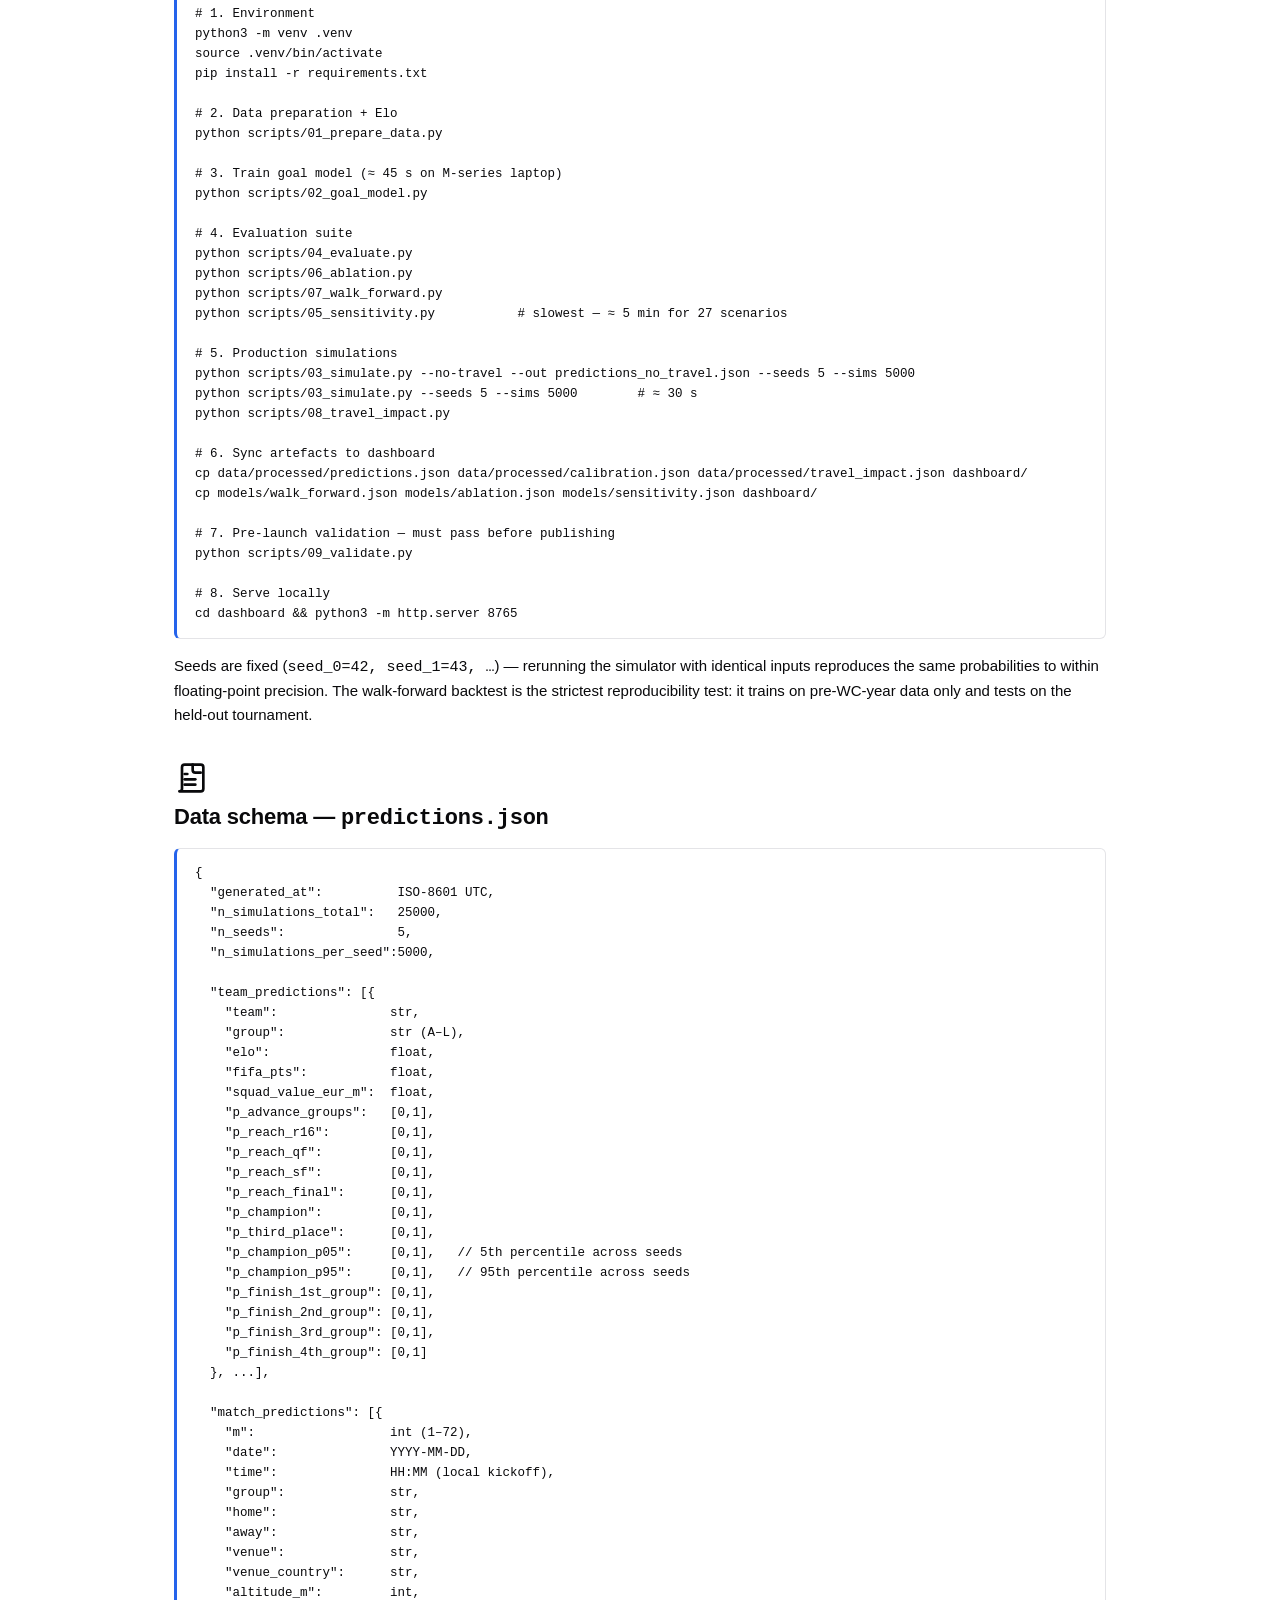
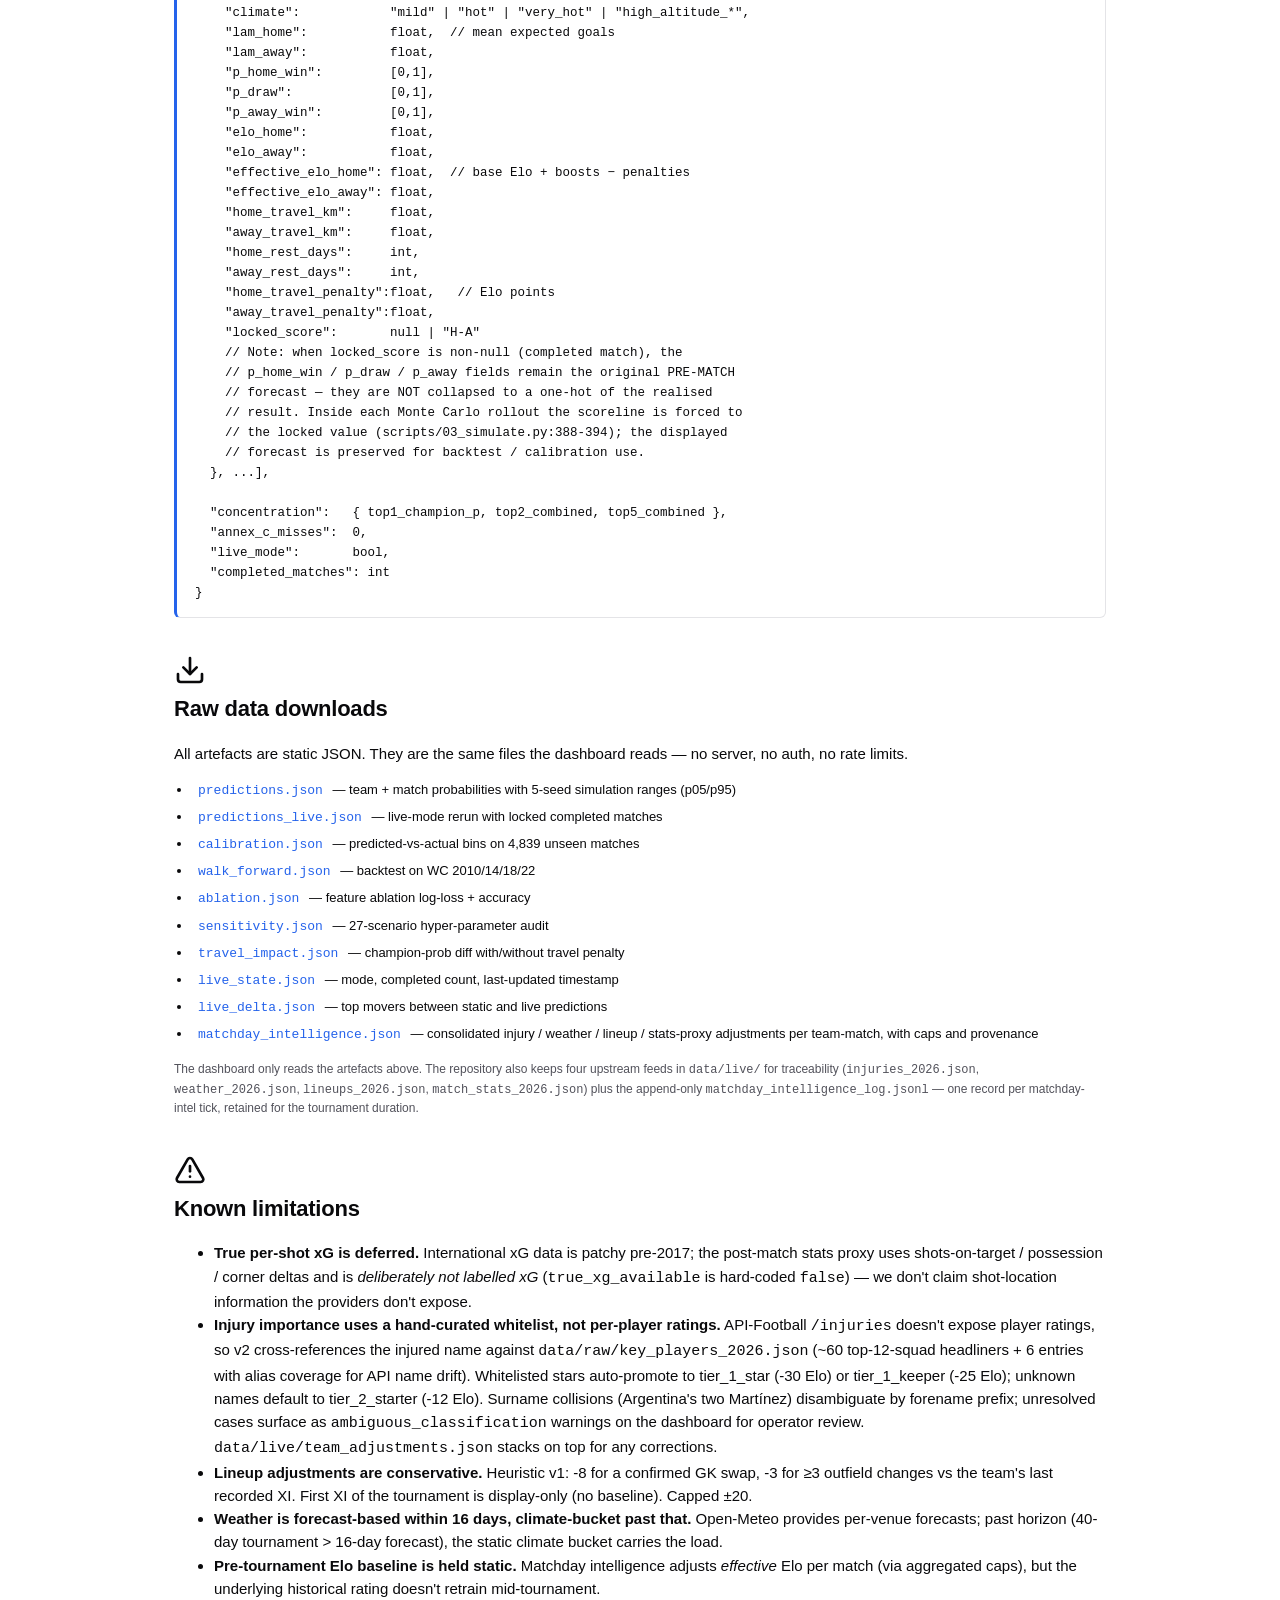
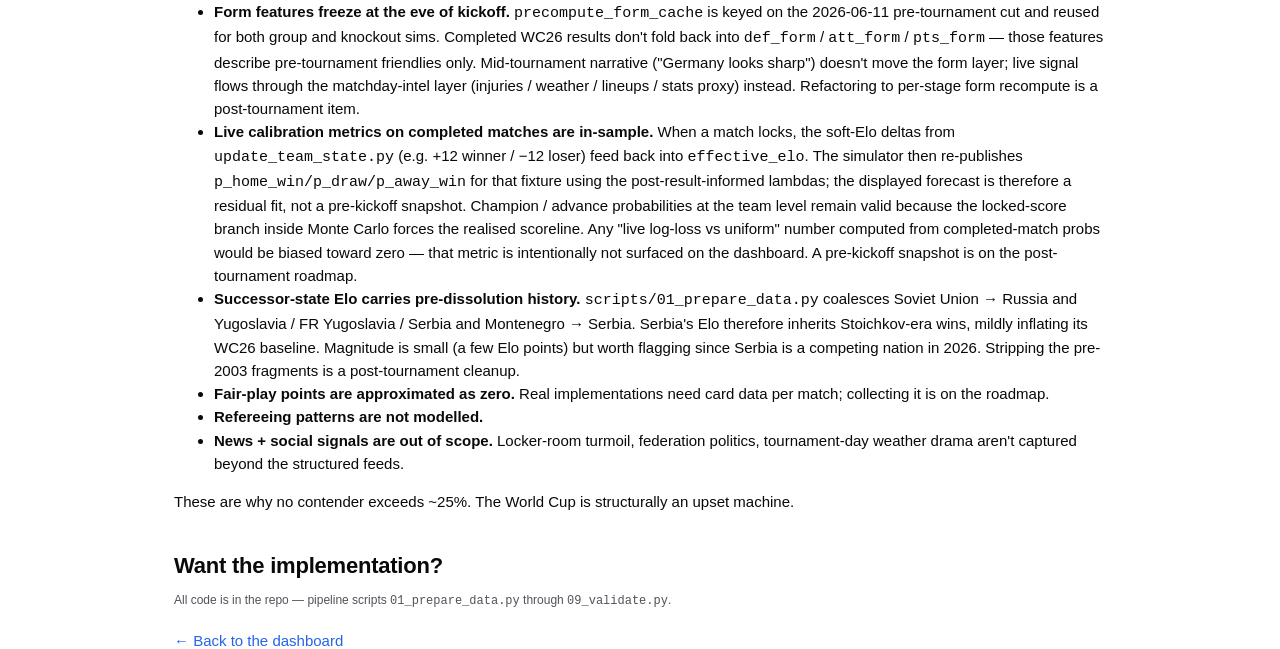
==== commit a6fa378a: "chore(docs): remove operator-facing references to fifa-wc-26-prediction (unrelated abandoned project" ====
--- a/dashboard/appendix.html
+++ b/dashboard/appendix.html
@@ -226,8 +226,8 @@
       <div>
         <h2>Reproducibility</h2>
         <p>To rerun the full pipeline from a fresh clone:</p>
-        <pre class="eqn">git clone &lt;repo-url&gt; fifa-wc-26-prediction
-cd fifa-wc-26-prediction
+        <pre class="eqn">git clone &lt;repo-url&gt; wc26-matchday-intelligence
+cd wc26-matchday-intelligence
 
 # 1. Environment
 python3 -m venv .venv
--- a/dashboard/styles.css
+++ b/dashboard/styles.css
@@ -244,6 +244,13 @@
   font-size: 11px; color: var(--text-3);
   font-family: var(--font-mono); font-variant-numeric: tabular-nums;
   white-space: nowrap;
+  /* R11 B4: bound the warning pill text width so a long warning type +
+     "+N more" suffix can't blow the header on narrow viewports. The
+     `el.title` carries the full message for tooltip-hover; truncation
+     here is purely visual. */
+  max-width: 60ch;
+  overflow: hidden;
+  text-overflow: ellipsis;
 }
 /* H4: staleness signal. Picked up by renderLastUpdated when the timestamp
    on screen is older than the expected refresh cadence for the current mode
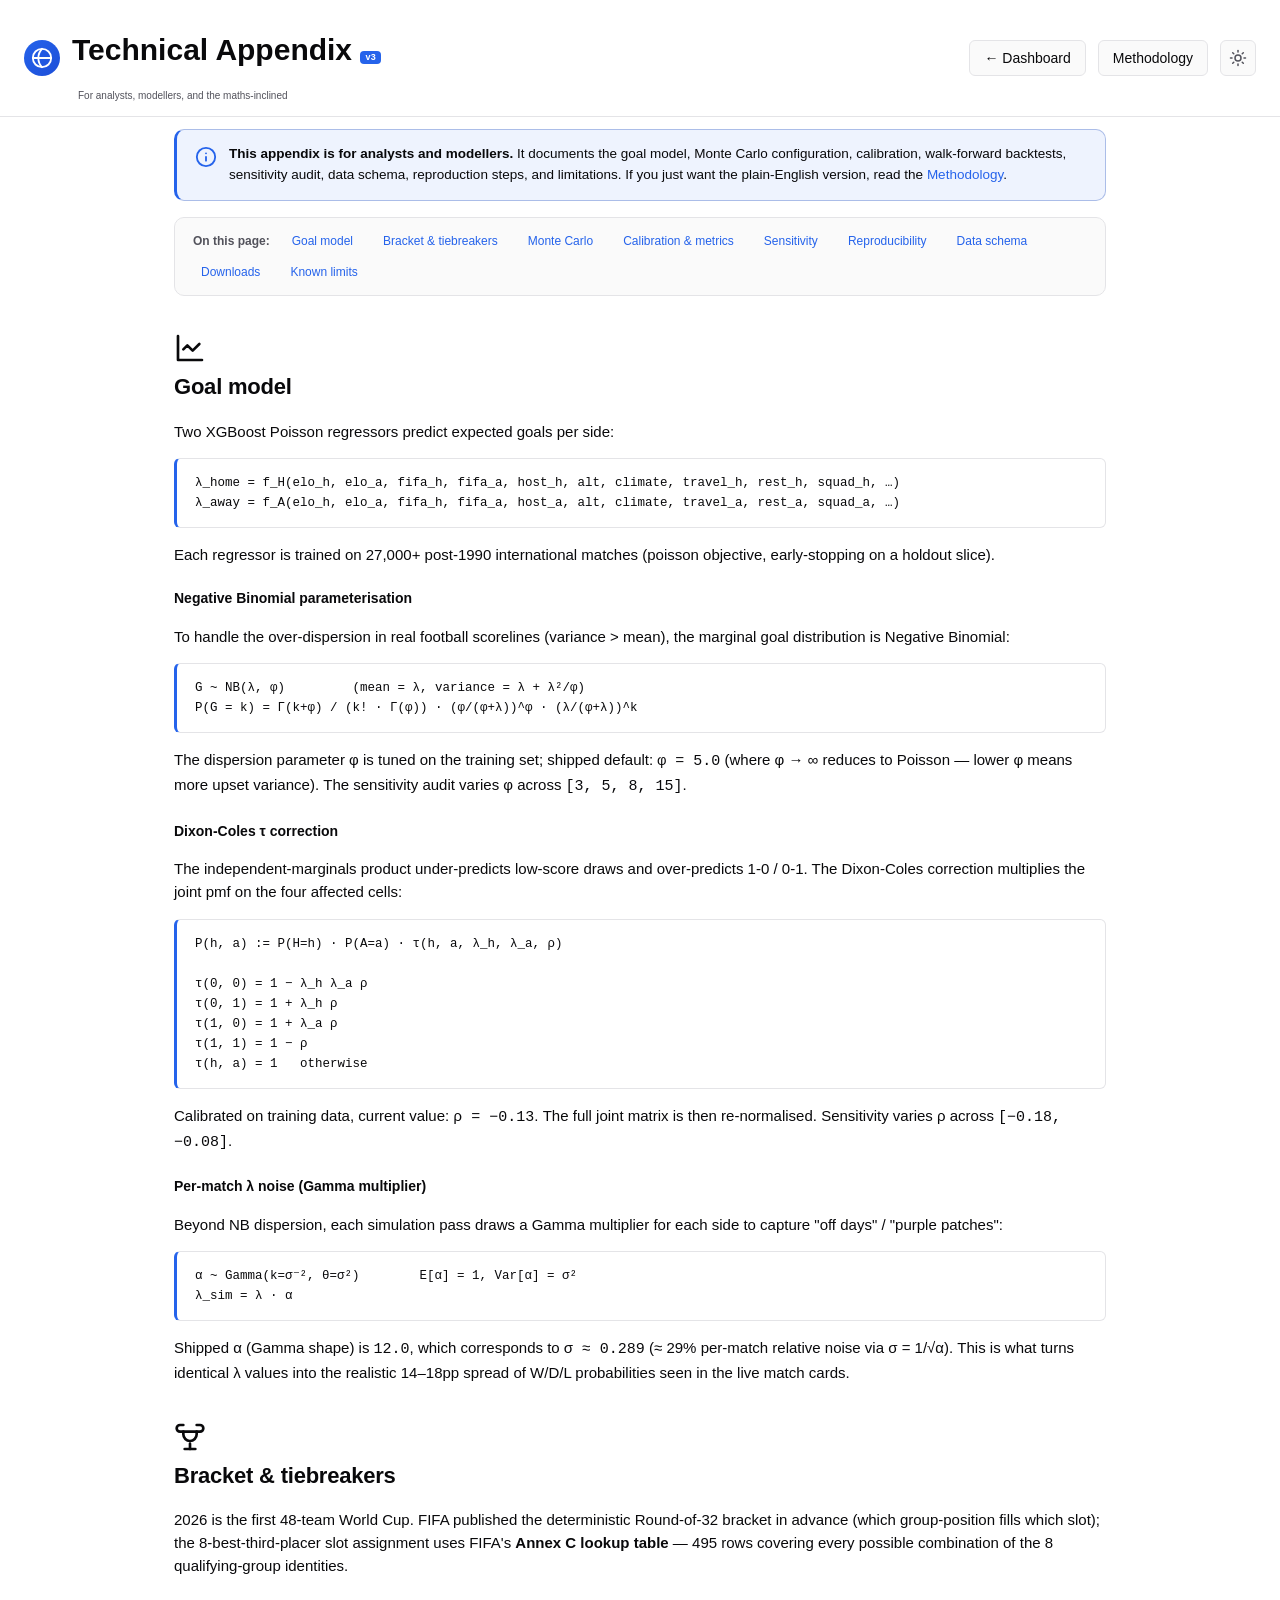
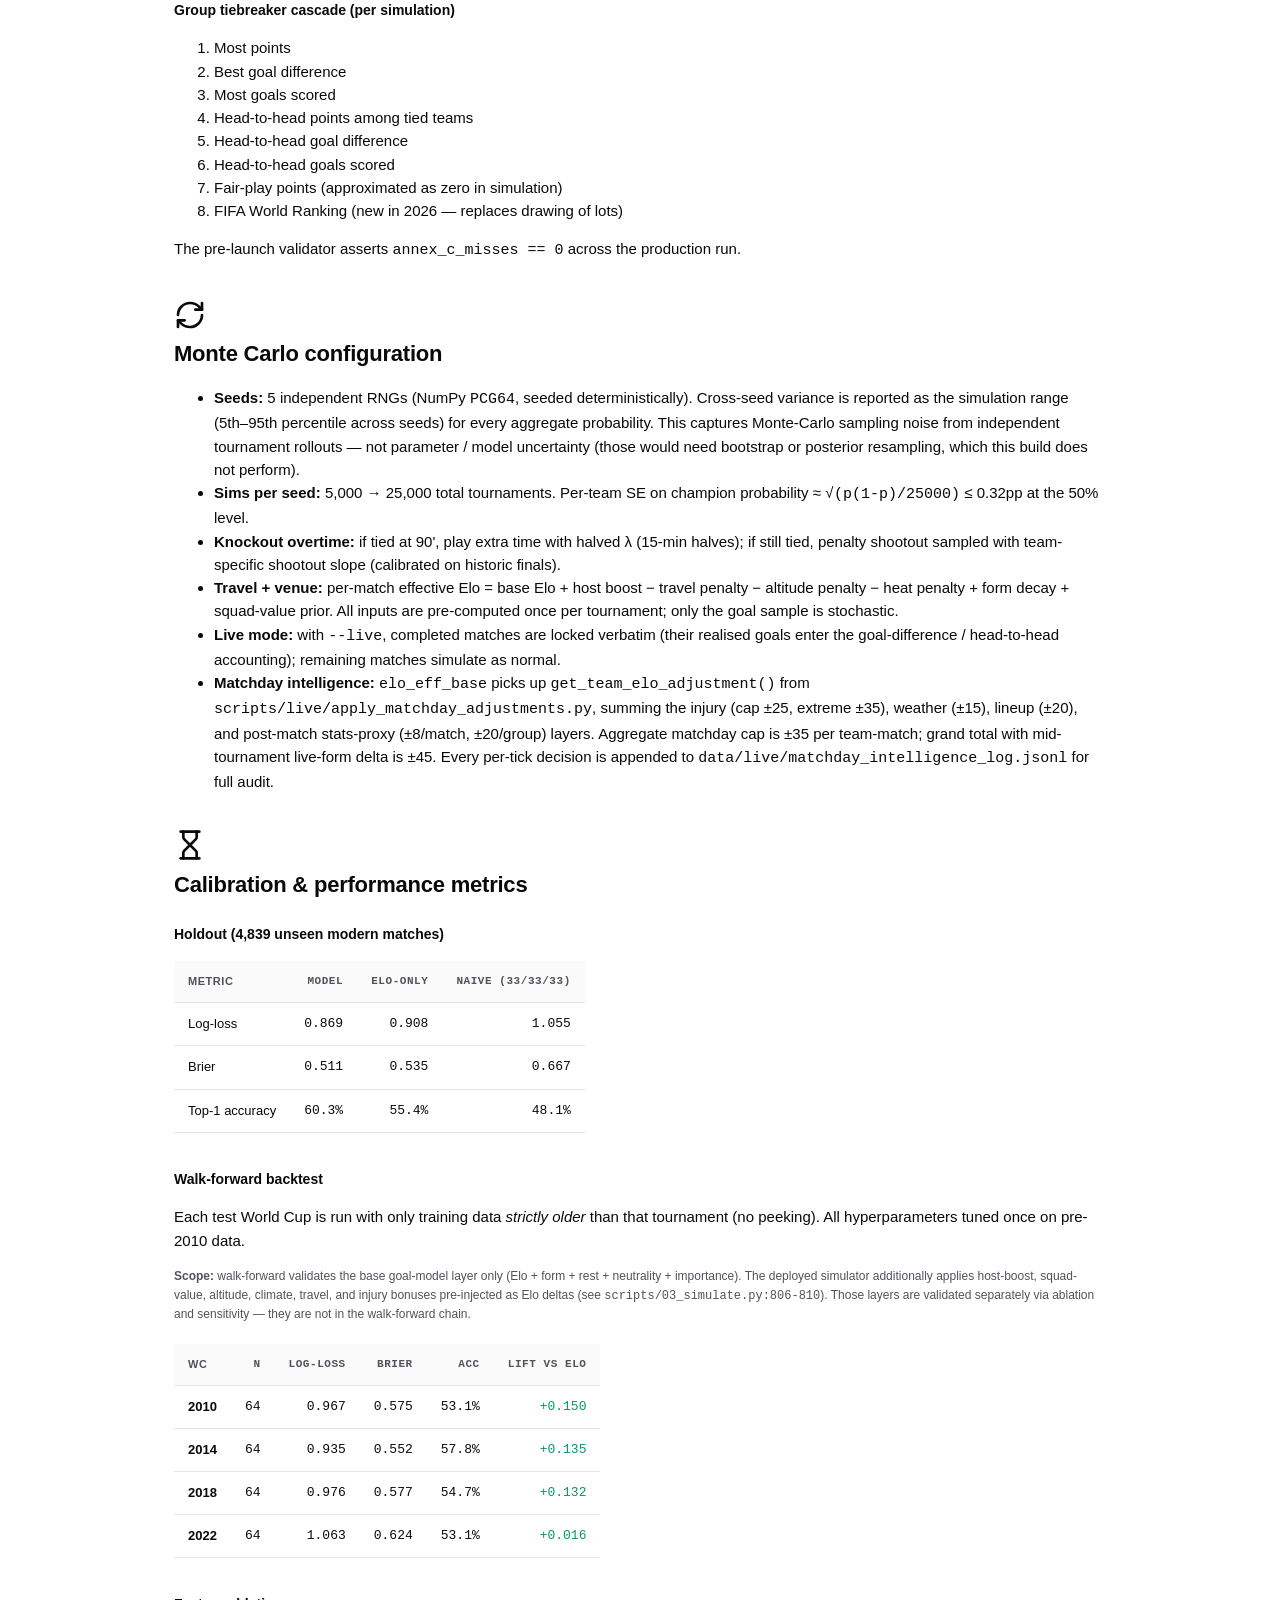
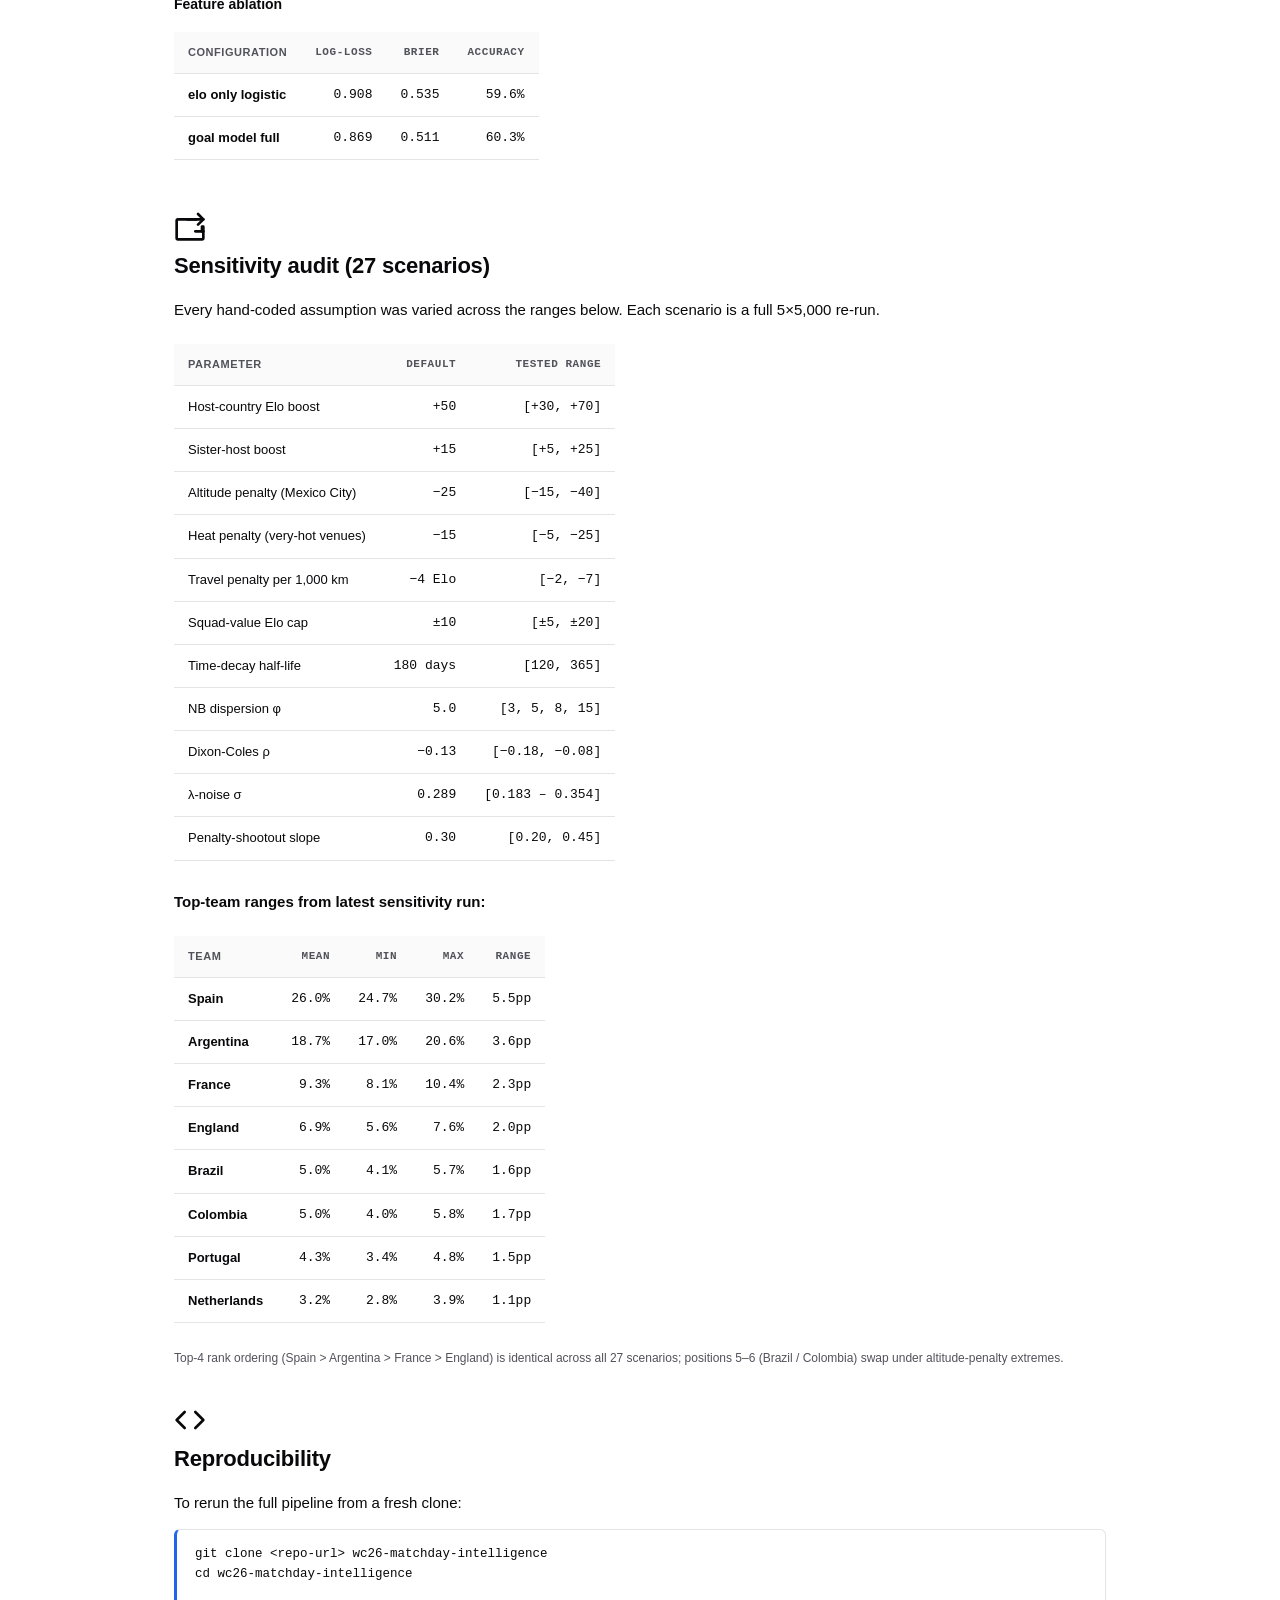
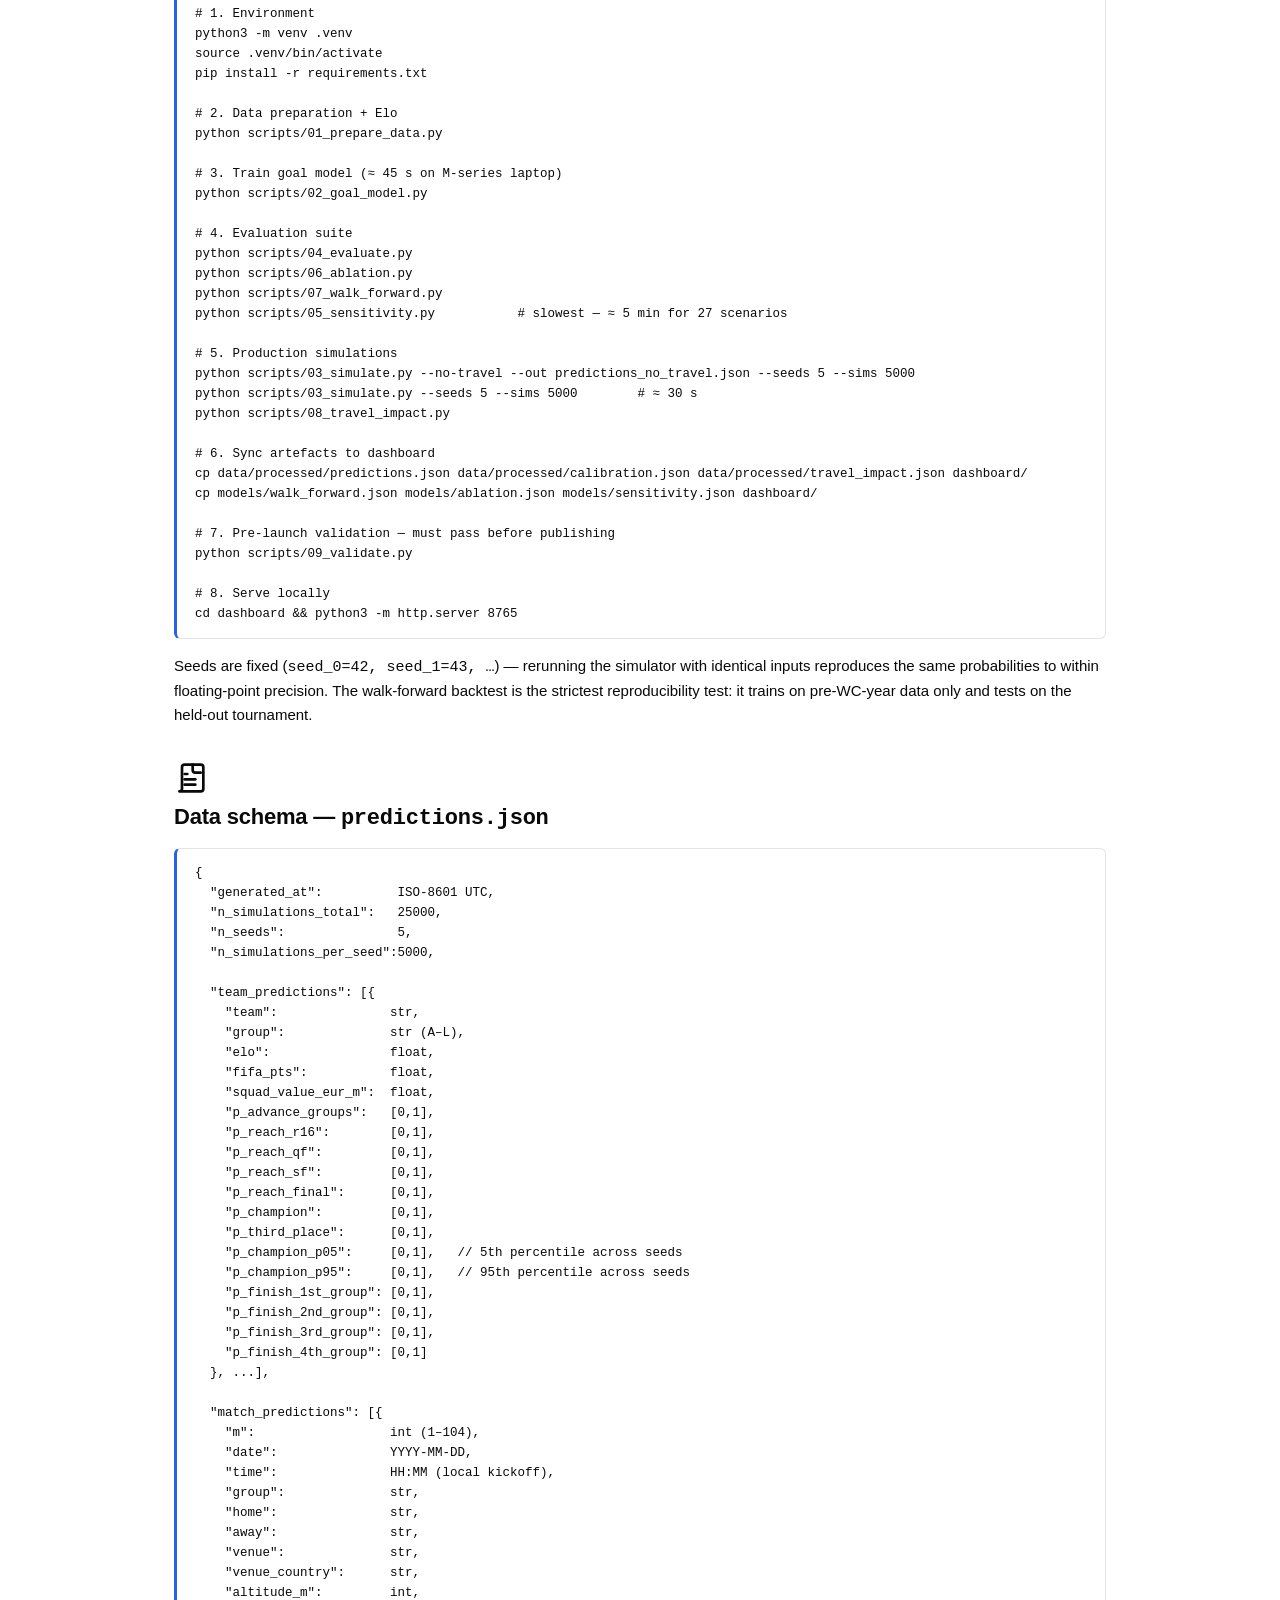
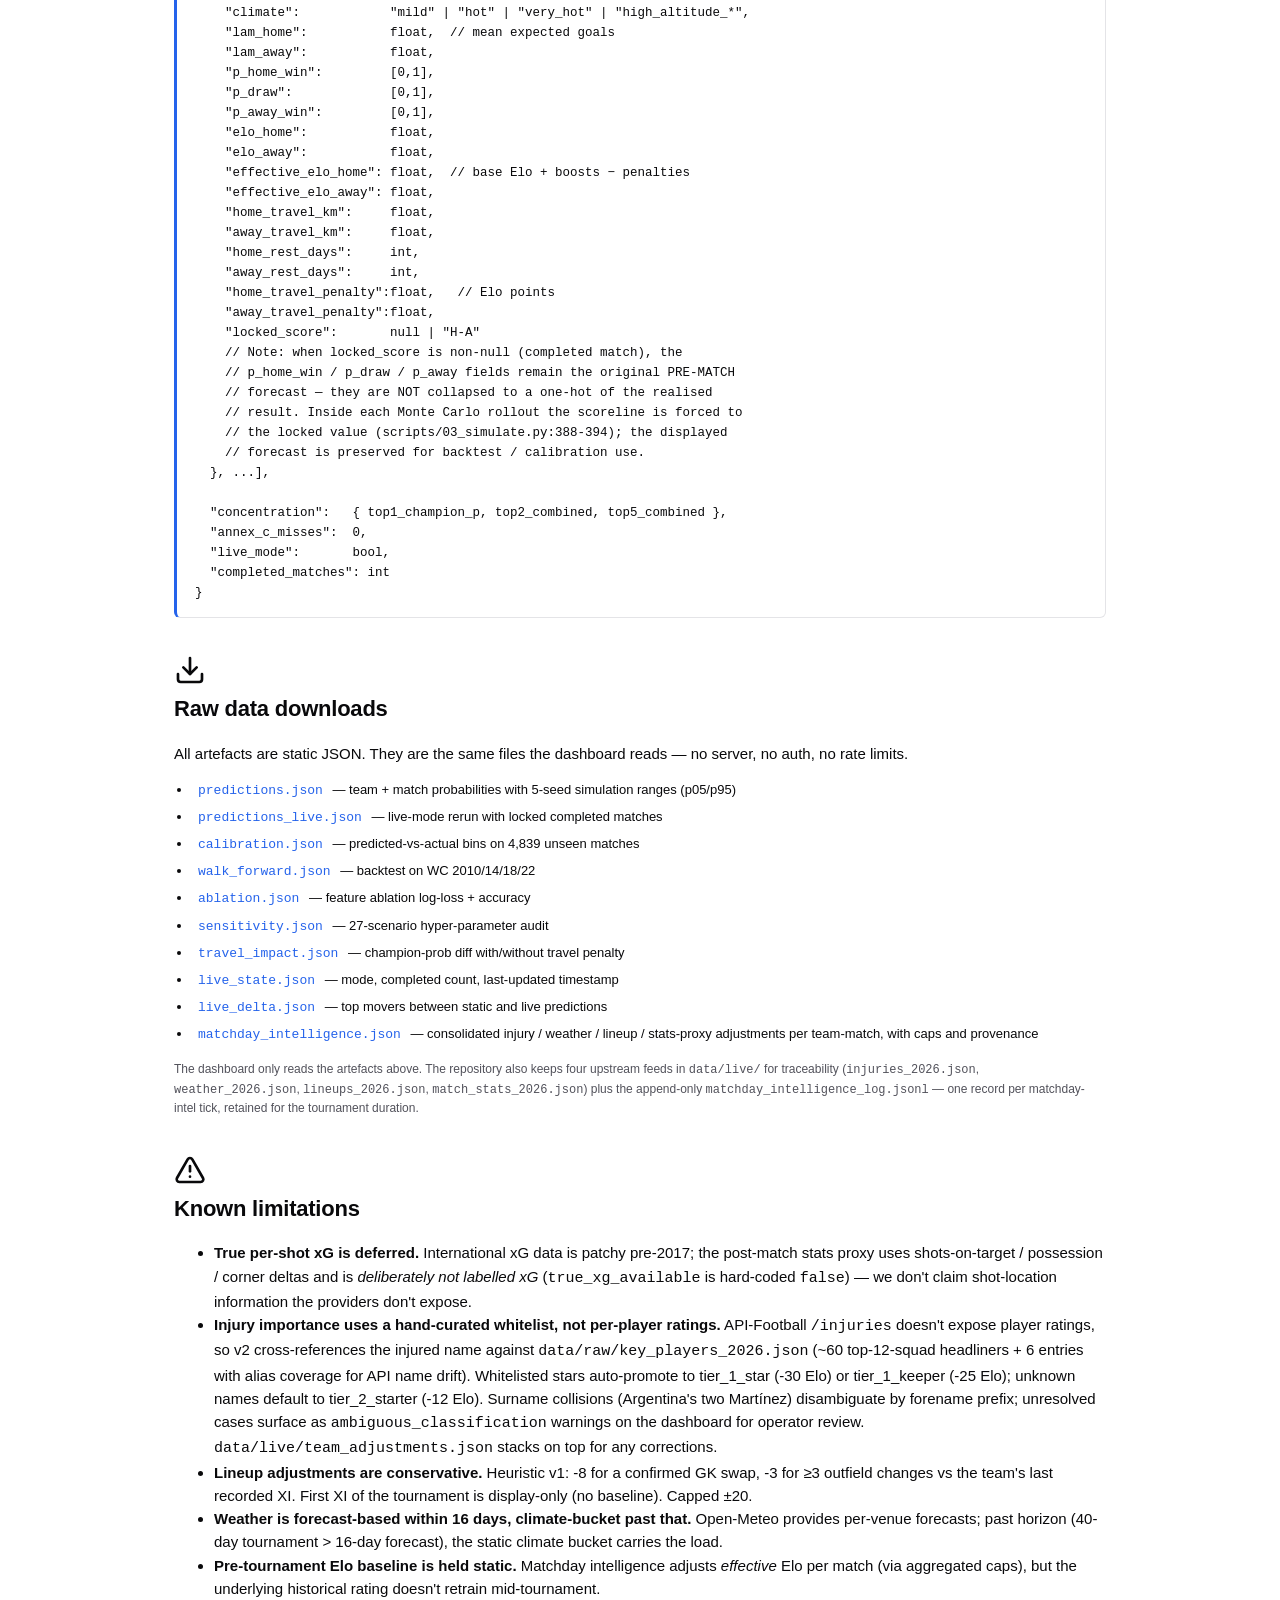
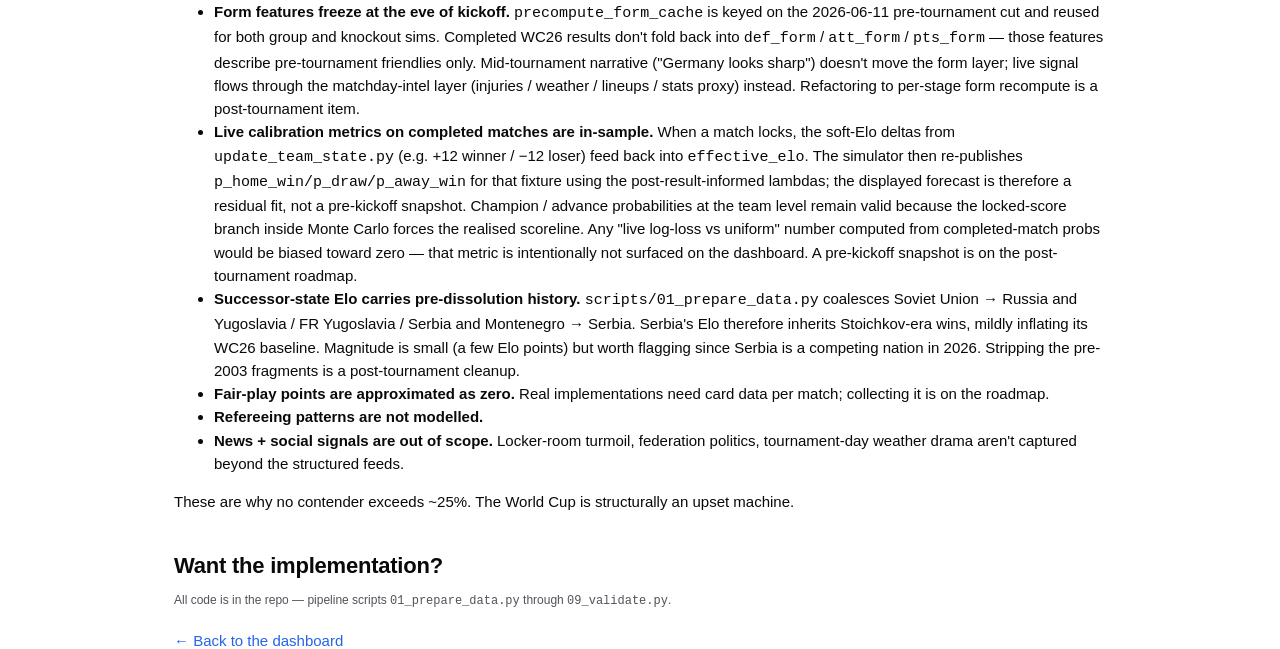
==== commit 59ed9237: "v2.3.17: archive-freeze, KO fixes, workflow hardening Pipeline / workflows: - Raise Action timeout 1" ====
--- a/dashboard/appendix.html
+++ b/dashboard/appendix.html
@@ -167,7 +167,7 @@
           <tbody>
             <tr><td>Log-loss</td><td class="num">0.869</td><td class="num">0.908</td><td class="num">1.055</td></tr>
             <tr><td>Brier</td><td class="num">0.511</td><td class="num">0.535</td><td class="num">0.667</td></tr>
-            <tr><td>Top-1 accuracy</td><td class="num">60.2%</td><td class="num">55.4%</td><td class="num">48.1%</td></tr>
+            <tr><td>Top-1 accuracy</td><td class="num">60.3%</td><td class="num">55.4%</td><td class="num">48.1%</td></tr>
           </tbody>
         </table></div>
 
@@ -298,7 +298,7 @@
   }, ...],
 
   "match_predictions": [{
-    "m":                  int (1–72),
+    "m":                  int (1–104),
     "date":               YYYY-MM-DD,
     "time":               HH:MM (local kickoff),
     "group":              str,
--- a/dashboard/styles.css
+++ b/dashboard/styles.css
@@ -419,7 +419,7 @@
   margin: 0 0 14px;
   background: color-mix(in srgb, var(--danger, #ef4444) 8%, var(--surface));
   border: 1px solid color-mix(in srgb, var(--danger, #ef4444) 35%, var(--border));
-  border-radius: var(--radius-md, 10px);
+  border-radius: var(--radius);
   font-size: 13px;
 }
 .live-strip[hidden] { display: none; }
@@ -1578,45 +1578,75 @@
   }
 }
 
+/* ─── Archive mode (post-final, 2026-07-09) ──────────────────────────── */
+/* Gold, steady, deliberate: the pipeline is OFF by design, not stuck.
+   Overrides the red stale/fetch-error framing for permanent showcase. */
+.last-updated.archived {
+  color: var(--gold);
+  font-weight: 600;
+}
+.live-status.is-archived .live-dot {
+  background: var(--gold);
+  animation: none;
+}
+.live-status.is-archived .live-mode { color: var(--gold); }
+
 /* ─── B.7 Matchday Intelligence ───────────────────────────────────────── */
+/* Theme-token pass: this block originally referenced tokens that don't
+   exist in :root (--bg-elev / --text-muted / --mono), so every rule fell
+   through to hardcoded light-scheme fallbacks and broke dark mode (light
+   grey chips, dim greens/reds). Now uses the same semantic tokens as the
+   rest of the page so both themes render correctly. */
 .matchday-intel-card { padding: 18px 20px; }
 .md-caps { display: flex; flex-wrap: wrap; gap: 6px 10px; margin-bottom: 10px; }
 .md-cap {
-  font: 500 11px / 1 var(--mono, system-ui);
+  font: 500 11px / 1 var(--font-mono);
   padding: 4px 8px;
   border-radius: 999px;
-  background: var(--bg-elev, #f4f4f5);
-  color: var(--text-muted, #71717a);
-  border: 1px solid var(--border, #e5e7eb);
-}
-.md-cap.strong { background: var(--text); color: var(--bg, #fff); border-color: transparent; }
+  background: var(--surface-elev);
+  color: var(--text-2);
+  border: 1px solid var(--border);
+}
+.md-cap.strong { background: var(--text); color: var(--bg); border-color: transparent; }
 .md-feeds { display: flex; flex-wrap: wrap; gap: 6px; margin-bottom: 8px; }
 .md-feed {
-  font: 600 11px / 1 system-ui;
+  font: 600 11px / 1 var(--font);
   padding: 4px 8px;
   border-radius: 4px;
-  border: 1px solid var(--border, #e5e7eb);
-}
-.md-feed.on  { background: rgba(34, 197, 94, .12); color: #16a34a; border-color: rgba(34, 197, 94, .3); }
-.md-feed.off { background: rgba(148, 163, 184, .12); color: #64748b; border-color: rgba(148, 163, 184, .3); }
+  border: 1px solid var(--border);
+}
+.md-feed.on {
+  background: color-mix(in srgb, var(--success) 12%, transparent);
+  color: var(--success);
+  border-color: color-mix(in srgb, var(--success) 30%, transparent);
+}
+.md-feed.off {
+  background: color-mix(in srgb, var(--text-3) 12%, transparent);
+  color: var(--text-3);
+  border-color: color-mix(in srgb, var(--text-3) 30%, transparent);
+}
 .md-summary { margin-bottom: 12px; }
 .md-table { width: 100%; border-collapse: collapse; margin-top: 8px; }
 .md-table th, .md-table td {
   padding: 8px 10px;
-  border-bottom: 1px solid var(--border, #e5e7eb);
+  border-bottom: 1px solid var(--border);
   text-align: left;
   font-size: 13px;
 }
-.md-table th { font-weight: 600; color: var(--text-muted, #71717a); }
-.md-delta.pos { color: #16a34a; font-weight: 600; }
-.md-delta.neg { color: #dc2626; font-weight: 600; }
+.md-table th { font-weight: 600; color: var(--text-2); }
+/* Numeric column follows the site-wide convention: right-aligned
+   tabular-nums (the global `.num` rule at the top supplies the font). */
+.md-table th.num, .md-table td.num { text-align: right; }
+.md-delta.pos { color: var(--success); font-weight: 600; }
+.md-delta.neg { color: var(--danger); font-weight: 600; }
 .md-cap-flag {
   display: inline-block; margin-left: 4px;
-  font: 600 9px / 1 system-ui; text-transform: uppercase;
+  font: 600 9px / 1 var(--font); text-transform: uppercase;
   padding: 2px 4px; border-radius: 3px;
-  background: rgba(234, 88, 12, .15); color: #c2410c;
+  background: color-mix(in srgb, var(--warning) 15%, transparent);
+  color: var(--warning);
 }
 .md-empty { padding: 12px 0; }
 .md-warnings { margin-top: 10px; }
-.md-warnings summary { cursor: pointer; font-weight: 600; color: var(--text-muted, #71717a); }
+.md-warnings summary { cursor: pointer; font-weight: 600; color: var(--text-2); }
 .md-warnings ul { margin: 6px 0 0 18px; padding: 0; }
